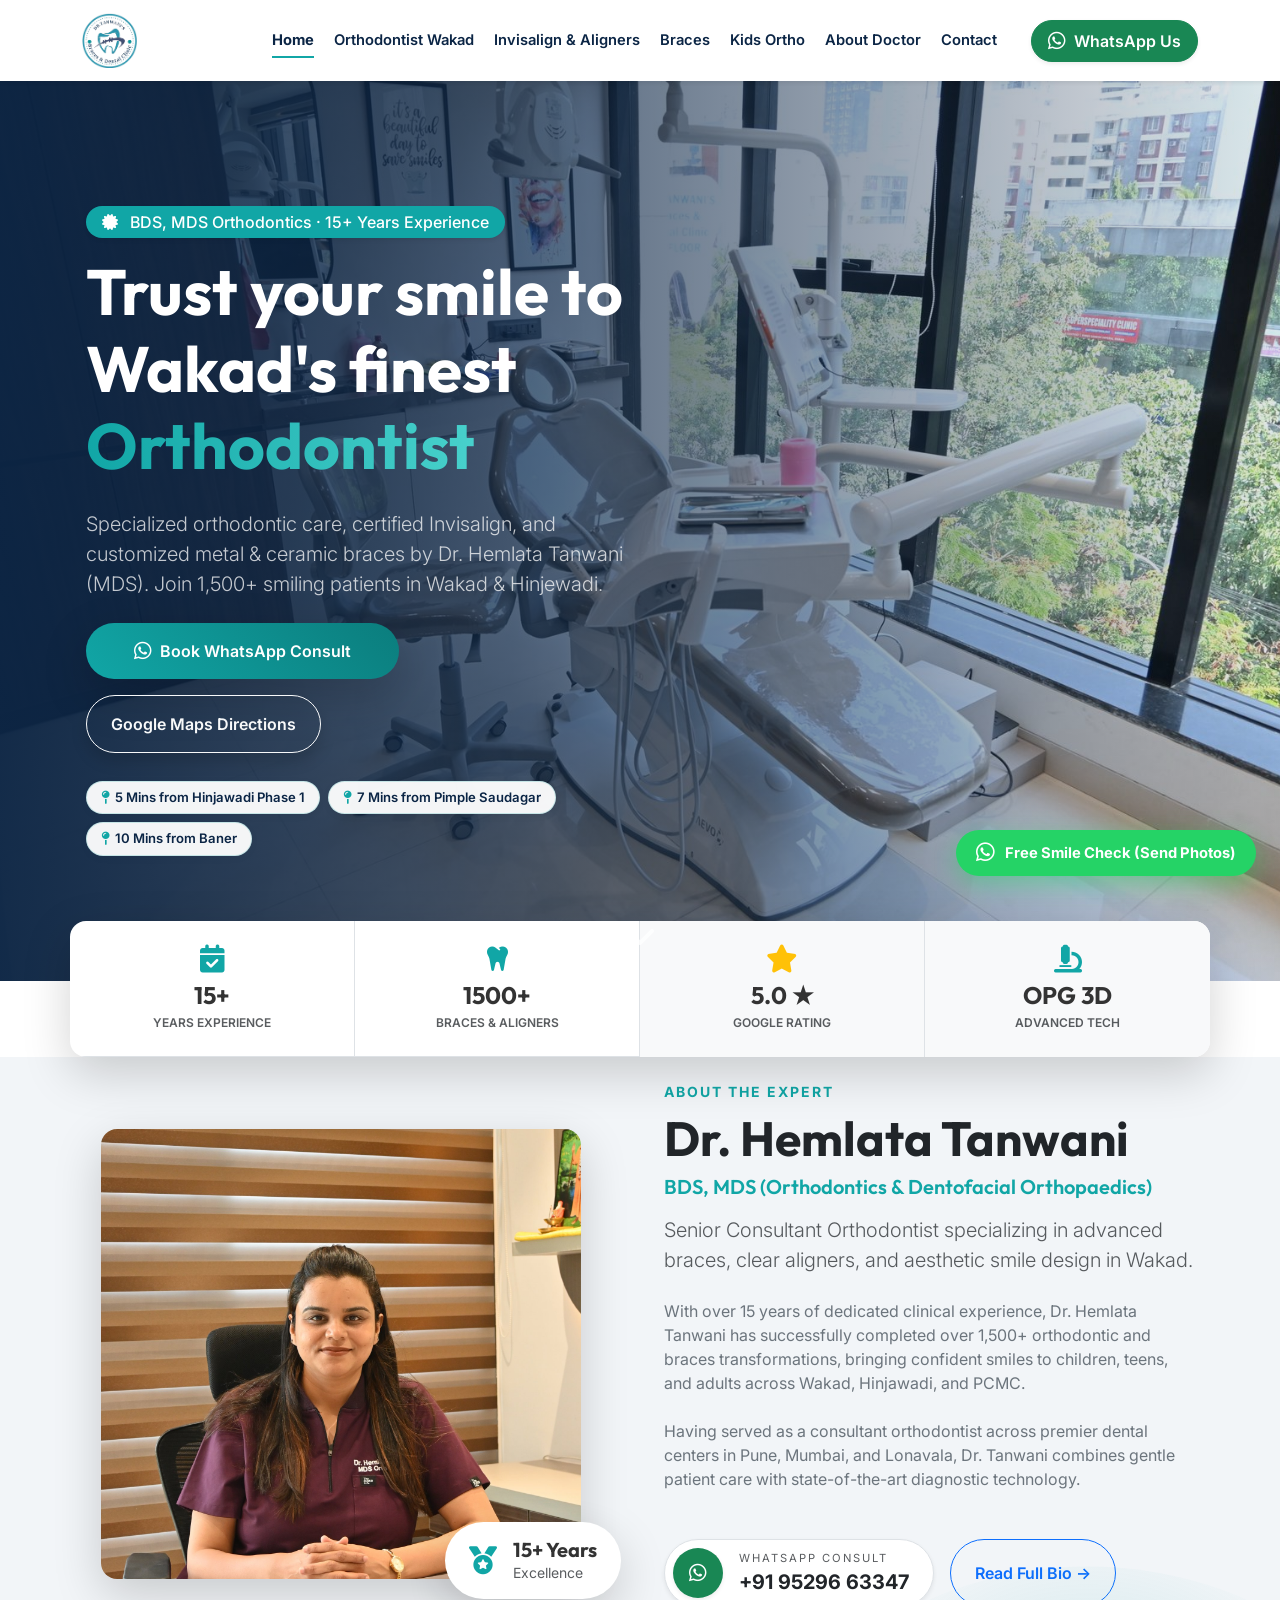
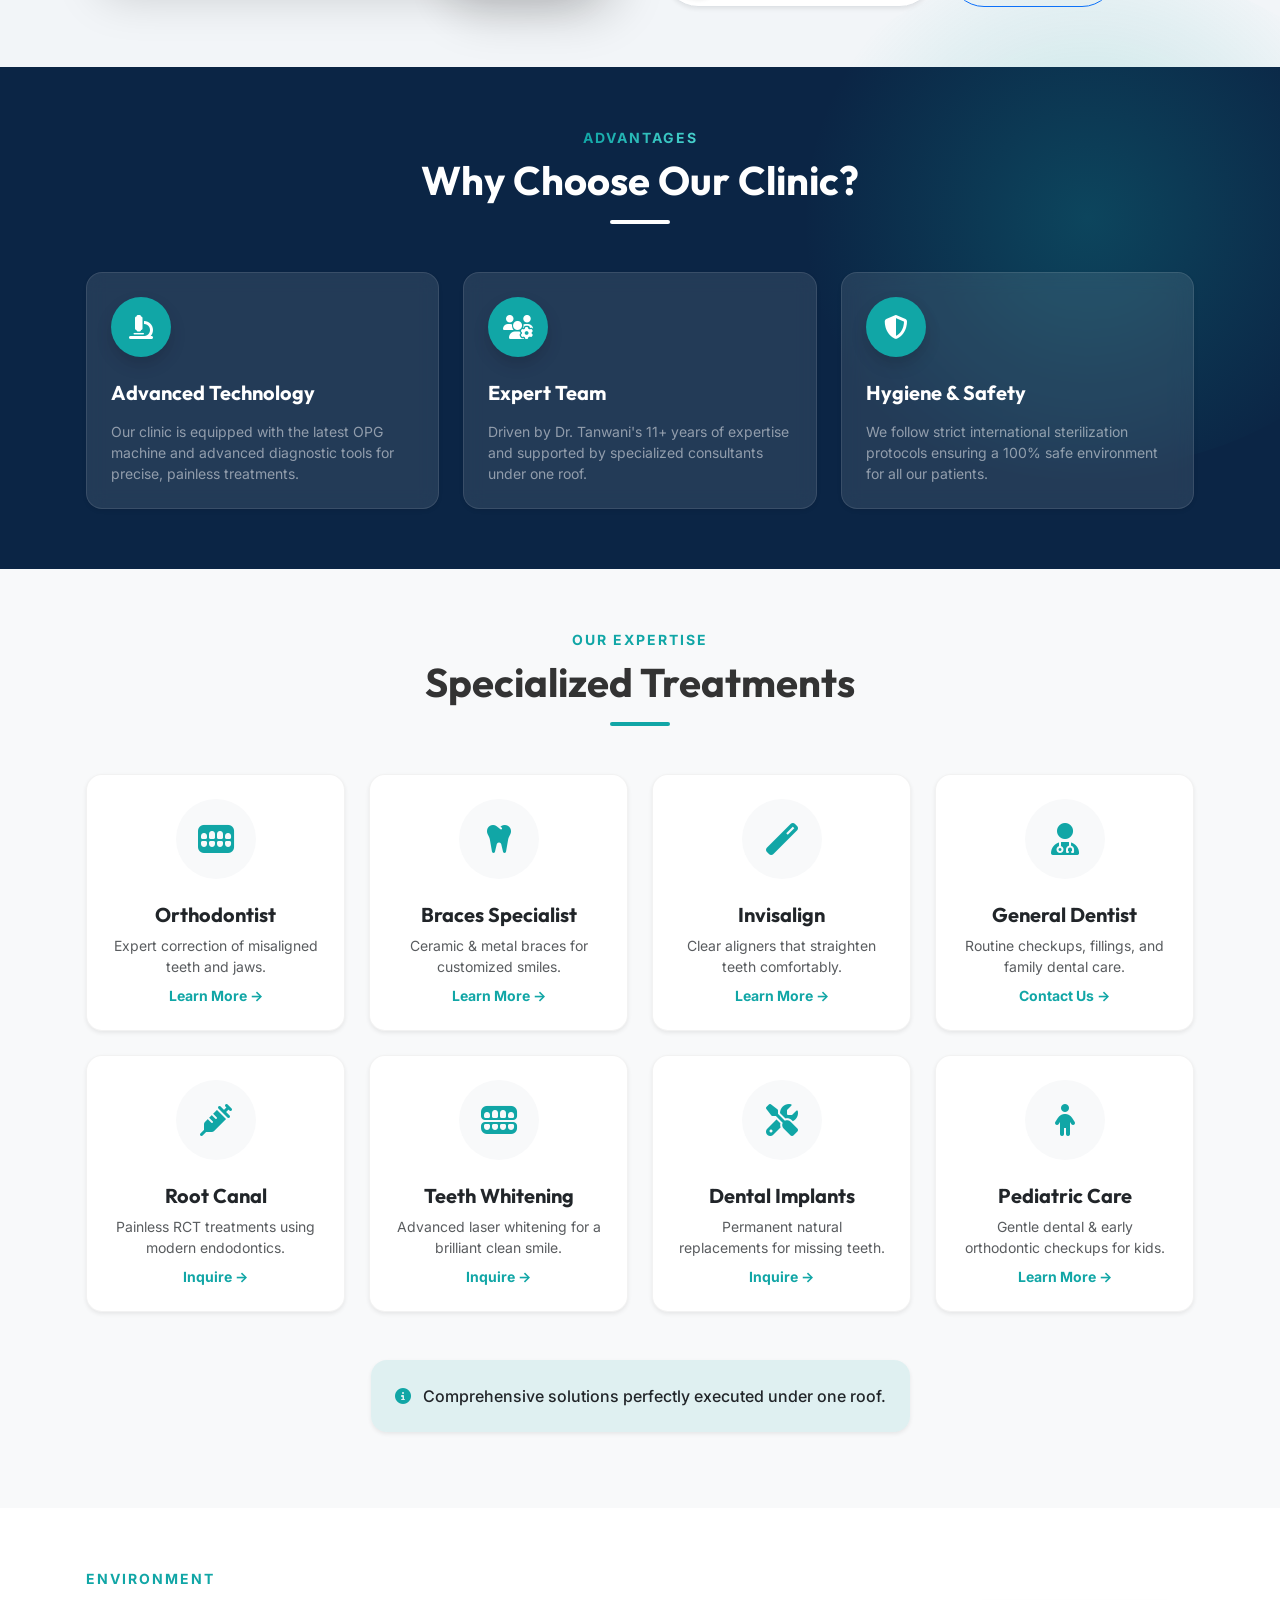
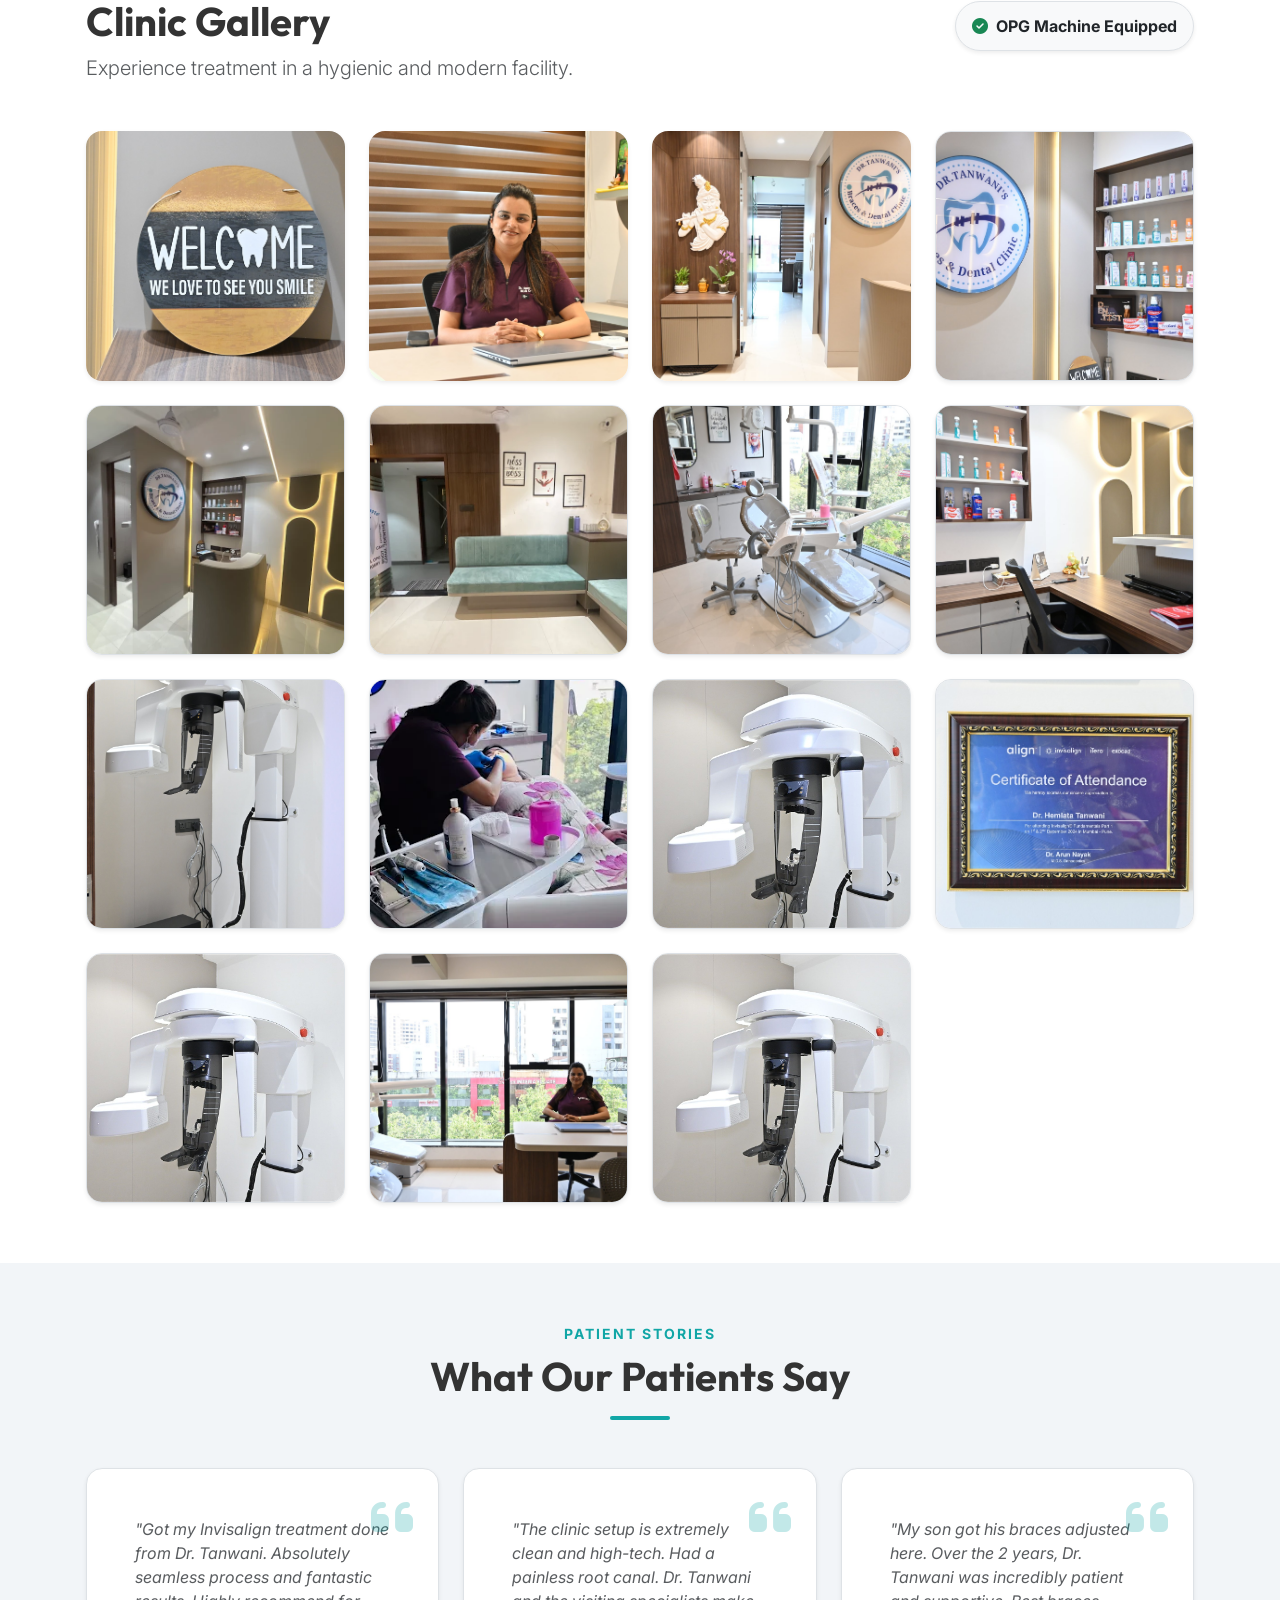
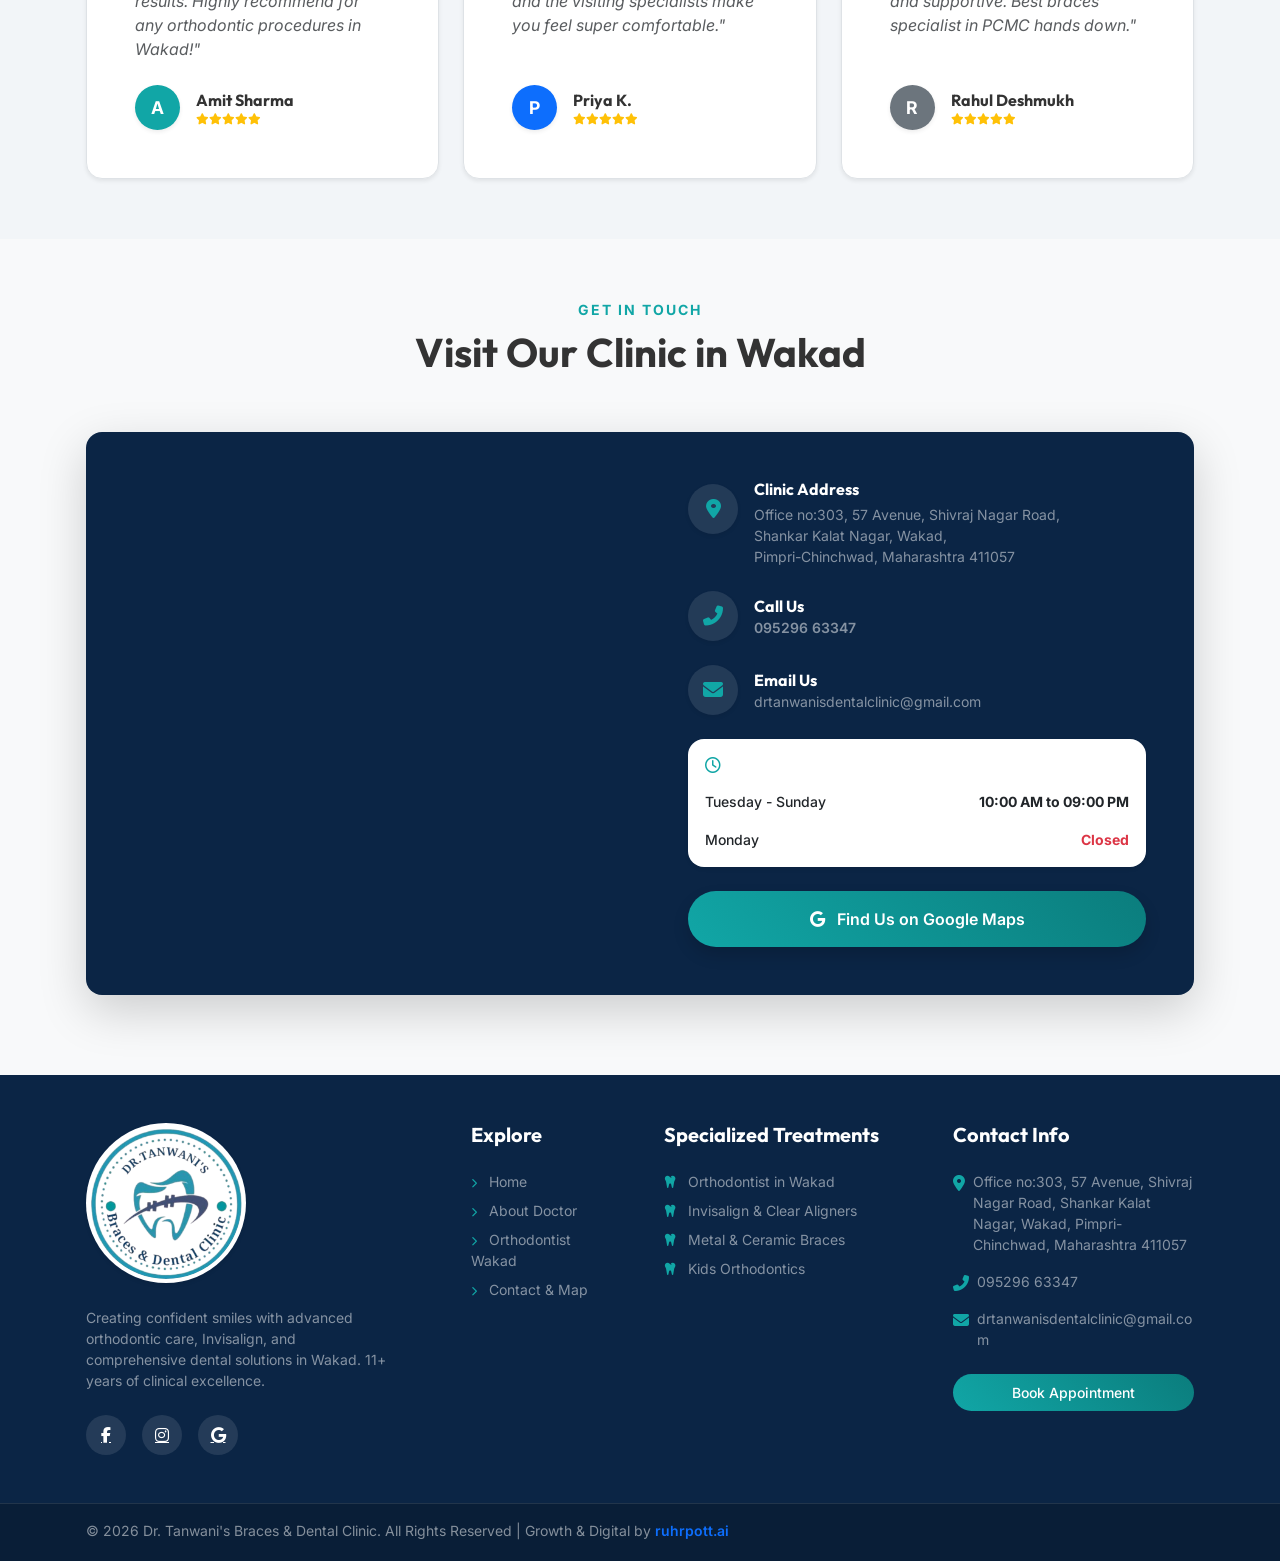
==== index.html @ 4b277558 "feat(phase-2): add floating WhatsApp lead generator widget and catchment proximity badges" ====
<html lang="en">

<head>
    <meta charset="UTF-8">
    <meta name="viewport" content="width=device-width, initial-scale=1.0">
    <title>Dr. Tanwani's Braces & Dental Clinic | Best Orthodontist in Wakad</title>
    <meta name="description"
        content="Trusted destination for advanced dental care. Specializing in orthodontic care, clear braces, and Invisalign. Comprehensive dental solutions under one roof in Wakad.">
    <meta name="keywords" content="Orthodontist, Braces specialist, Invisalign provider, Dentist, Wakad, Dental Clinic">
    <link rel="canonical" href="https://drtanwanidentalwakad.com/">

    <!-- Schema.org JSON-LD for Local Clinic SEO -->
    <script type="application/ld+json">
    {
      "@context": "https://schema.org",
      "@type": "Dentist",
      "name": "Dr. Tanwani's Braces & Dental Clinic",
      "image": "https://drtanwanidentalwakad.com/images/aboutdrimage.JPG",
      "url": "https://drtanwanidentalwakad.com/",
      "telephone": "+919529663347",
      "priceRange": "₹₹",
      "address": {
        "@type": "PostalAddress",
        "streetAddress": "Office no:303, 57 Avenue, Shivraj Nagar Road, Shankar Kalat Nagar, Wakad",
        "addressLocality": "Pune",
        "addressRegion": "Maharashtra",
        "postalCode": "411057",
        "addressCountry": "IN"
      },
      "geo": {
        "@type": "GeoCoordinates",
        "latitude": "18.5987",
        "longitude": "73.7667"
      },
      "openingHoursSpecification": {
        "@type": "OpeningHoursSpecification",
        "dayOfWeek": ["Tuesday", "Wednesday", "Thursday", "Friday", "Saturday", "Sunday"],
        "opens": "10:00",
        "closes": "21:00"
      },
      "medicalSpecialty": "Orthodontics",
      "aggregateRating": {
        "@type": "AggregateRating",
        "ratingValue": "5.0",
        "reviewCount": "50"
      }
    }
    </script>

    <!-- Google Fonts -->
    <link
        href="https://fonts.googleapis.com/css2?family=Outfit:wght@300;400;500;600;700;800&family=Inter:wght@400;500;600&display=swap"
        rel="stylesheet">

    <!-- Bootstrap CSS -->
    <link href="https://cdn.jsdelivr.net/npm/bootstrap@5.3.2/dist/css/bootstrap.min.css" rel="stylesheet">

    <!-- FontAwesome for Icons -->
    <link rel="stylesheet" href="https://cdnjs.cloudflare.com/ajax/libs/font-awesome/6.4.2/css/all.min.css">

    <!-- AOS Animation CSS -->
    <link href="https://unpkg.com/aos@2.3.1/dist/aos.css" rel="stylesheet">

    <link rel="shortcut icon" href="images/logo.png" type="image/x-icon">

    <!-- Custom Styles -->
    <link rel="stylesheet" href="css/style.css">
    <!-- Google tag (gtag.js) -->
<script async src="https://www.googletagmanager.com/gtag/js?id=AW-18188409181">
</script>
<script>
  window.dataLayer = window.dataLayer || [];
  function gtag(){dataLayer.push(arguments);}
  gtag('js', new Date());

  gtag('config', 'AW-18188409181');
</script>
</head>

<body>

    <!-- Navbar -->
    <nav class="navbar navbar-expand-lg sticky-top bg-white shadow-sm py-2" id="mainNavbar">
        <div class="container align-items-center">
            <a class="navbar-brand d-flex align-items-center" href="index.html">
                <img src="images/logo.png" alt="Dr. Tanwani's Dental Clinic Logo" class="nav-logo"
                    style="height: 65px; width: auto; object-fit: contain;">
            </a>

            <button class="navbar-toggler border-0 focus-ring focus-ring-light" type="button" data-bs-toggle="collapse"
                data-bs-target="#navContent" aria-controls="navContent" aria-expanded="false"
                aria-label="Toggle navigation">
                <span class="navbar-toggler-icon"></span>
            </button>

            <div class="collapse navbar-collapse mt-3 mt-lg-0" id="navContent">
                <ul class="navbar-nav ms-auto me-lg-4 mb-3 mb-lg-0 text-center text-lg-start">
                    <li class="nav-item"><a class="nav-link active fw-bold text-primary" href="index.html">Home</a></li>
                    <li class="nav-item"><a class="nav-link fw-semibold" href="orthodontist-wakad.html">Orthodontist Wakad</a></li>
                    <li class="nav-item"><a class="nav-link fw-semibold" href="invisalign-wakad.html">Invisalign & Aligners</a></li>
                    <li class="nav-item"><a class="nav-link fw-semibold" href="braces-wakad.html">Braces</a></li>
                    <li class="nav-item"><a class="nav-link fw-semibold" href="kids-braces-wakad.html">Kids Ortho</a></li>
                    <li class="nav-item"><a class="nav-link fw-semibold" href="about-dr-hemlata-tanwani.html">About Doctor</a></li>
                    <li class="nav-item"><a class="nav-link fw-semibold" href="contact.html">Contact</a></li>
                </ul>

                <div class="d-flex flex-column flex-lg-row align-items-center gap-3">
                    <a href="https://wa.me/919529663347?text=Hi%20Dr.%20Tanwani,%20I'd%20like%20to%20book%20a%20consultation%20at%20your%20Wakad%20clinic."
                        target="_blank" class="btn btn-success px-3 py-2 fw-semibold rounded-pill shadow-sm d-inline-flex align-items-center justify-content-center gap-2 w-100 w-lg-auto">
                        <i class="fab fa-whatsapp fs-5"></i> WhatsApp Us</a>
                </div>
            </div>
        </div>
    </nav>

    <!-- Hero Section -->
    <section id="home" class="hero-section">
        <div class="hero-bg" style="background-image: url('images/herooo.JPG');"></div>
        <div class="hero-overlay"></div>
        <div class="container h-100 position-relative z-1 text-center text-lg-start px-4 px-lg-3">
            <div class="row h-100 align-items-center">
                <div class="col-lg-7 col-xl-6 text-white pt-5 pt-lg-0" data-aos="fade-up" data-aos-duration="1000">
                    <span class="badge bg-primary-accent mb-3 p-2 px-3 fw-medium rounded-pill fs-6 shadow-sm"><i
                            class="fas fa-certificate me-2"></i> BDS, MDS Orthodontics · 15+ Years Experience</span>
                    <h1 class="display-3 fw-bold mb-4 hero-headline">Trust your smile to Wakad's finest <span
                            class="text-gradient">Orthodontist</span></h1>
                    <p class="lead mb-4 fw-light text-light-opacity opacity-75 d-none d-md-block">Specialized orthodontic care,
                        certified Invisalign, and customized metal & ceramic braces by Dr. Hemlata Tanwani (MDS). Join 1,500+ smiling patients in Wakad & Hinjewadi.</p>
                    <div
                        class="d-flex flex-column flex-sm-row flex-wrap gap-3 justify-content-center justify-content-lg-start">
                        <a href="https://wa.me/919529663347?text=Hi%20Dr.%20Tanwani,%20I'd%20like%20to%20book%20a%20consultation%20at%20your%20Wakad%20clinic." target="_blank"
                            class="btn btn-primary-gradient px-4 px-md-5 py-3 rounded-pill fw-semibold shadow-lg d-inline-flex justify-content-center align-items-center"><i
                                class="fab fa-whatsapp me-2 ms-0 fs-5"></i> Book WhatsApp Consult</a>
                        <a href="https://maps.app.goo.gl/2frTHBuAaudAgPLC9" target="_blank"
                            class="btn btn-outline-light px-4 px-md-4 py-3 rounded-pill fw-semibold shadow hover-white">Google
                            Maps Directions</a>
                    </div>
                    <!-- Catchment Proximity Badges -->
                    <div class="mt-4 pt-1 d-flex flex-wrap gap-2 justify-content-center justify-content-lg-start">
                        <span class="catchment-badge"><i class="fas fa-map-pin"></i> 5 Mins from Hinjawadi Phase 1</span>
                        <span class="catchment-badge"><i class="fas fa-map-pin"></i> 7 Mins from Pimple Saudagar</span>
                        <span class="catchment-badge"><i class="fas fa-map-pin"></i> 10 Mins from Baner</span>
                    </div>
                </div>
            </div>
        </div>
        <div class="scroll-indicator d-none d-md-block">
            <a href="#about"><i class="fas fa-chevron-down text-white fa-2x animate-bounce opacity-75"></i></a>
        </div>
    </section>

    <!-- Stats Section -->
    <div class="stats-section position-relative z-1 container px-4 px-lg-0">
        <div class="row g-0 rounded-4 shadow-lg bg-white overflow-hidden" data-aos="fade-up" data-aos-offset="0">
            <div class="col-6 col-md-3 text-center stat-box border-end border-bottom border-md-bottom-0">
                <div class="p-3 p-md-4">
                    <i class="fas fa-calendar-check text-primary-accent mb-2 fs-3"></i>
                    <h3 class="fw-bold mb-1 fs-4"><span class="counter">15</span>+</h3>
                    <p class="text-muted mb-0 small text-uppercase fw-semibold" style="font-size:0.75rem;">Years Experience</p>
                </div>
            </div>
            <div class="col-6 col-md-3 text-center stat-box border-end border-bottom border-md-bottom-0">
                <div class="p-3 p-md-4">
                    <i class="fas fa-tooth text-primary-accent mb-2 fs-3"></i>
                    <h3 class="fw-bold mb-1 fs-4"><span class="counter">1500</span>+</h3>
                    <p class="text-muted mb-0 small text-uppercase fw-semibold" style="font-size:0.75rem;">Braces & Aligners</p>
                </div>
            </div>
            <div class="col-6 col-md-3 text-center stat-box border-end bg-light bg-md-white">
                <div class="p-3 p-md-4">
                    <i class="fas fa-star text-warning mb-2 fs-3"></i>
                    <h3 class="fw-bold mb-1 fs-4">5.0 ★</h3>
                    <p class="text-muted mb-0 small text-uppercase fw-semibold" style="font-size:0.75rem;">Google Rating</p>
                </div>
            </div>
            <div class="col-6 col-md-3 text-center stat-box bg-light bg-md-white">
                <div class="p-3 p-md-4">
                    <i class="fas fa-microscope text-primary-accent mb-2 fs-3"></i>
                    <h3 class="fw-bold mb-1 fs-4">OPG 3D</h3>
                    <p class="text-muted mb-0 small text-uppercase fw-semibold" style="font-size:0.75rem;">Advanced Tech</p>
                </div>
            </div>
        </div>
    </div>

    <!-- About Section -->
    <section id="about" class="section-padding bg-light-gray pt-4">
        <div class="container px-4 px-lg-3">
            <div class="row align-items-center g-5">
                <div class="col-lg-6" data-aos="fade-right">
                    <div class="about-image-wrapper position-relative mx-auto" style="max-width: 500px;">
                        <img src="images/aboutdrimage.JPG" alt="Dr Hemlata Tanwani MDS Orthodontist Wakad"
                            class="img-fluid rounded-4 shadow-lg w-100 object-fit-cover portrait-img"
                            style="height: 450px;">
                        <div
                            class="experience-card position-absolute bg-white p-3 px-4 rounded-pill shadow-lg d-flex align-items-center gap-3">
                            <div class="text-primary-accent fs-3"><i class="fas fa-medal"></i></div>
                            <div>
                                <h5 class="mb-0 fw-bold">15+ Years</h5>
                                <span class="text-muted small">Excellence</span>
                            </div>
                        </div>
                    </div>
                </div>
                <div class="col-lg-6 text-center text-lg-start" data-aos="fade-left">
                    <div class="section-title mb-4">
                        <span class="text-primary-accent fw-bold text-uppercase tracking-wide small">About The
                            Expert</span>
                        <h2 class="display-5 fw-bold mt-2 text-dark">Dr. Hemlata Tanwani</h2>
                        <h5 class="text-primary-accent fw-semibold mb-3">BDS, MDS (Orthodontics & Dentofacial Orthopaedics)</h5>
                        <p class="lead text-muted mt-2 d-none d-md-block">Senior Consultant Orthodontist specializing in advanced braces, clear aligners, and aesthetic smile design in Wakad.</p>
                    </div>
                    <p class="mb-4 text-secondary">With over 15 years of dedicated clinical experience, Dr. Hemlata Tanwani has successfully completed over 1,500+ orthodontic and braces transformations, bringing confident smiles to children, teens, and adults across Wakad, Hinjawadi, and PCMC.</p>
                    <p class="mb-5 text-secondary d-none d-md-block">Having served as a consultant orthodontist across premier dental centers in Pune, Mumbai, and Lonavala, Dr. Tanwani combines gentle patient care with state-of-the-art diagnostic technology.</p>

                    <div class="d-flex flex-wrap gap-3 justify-content-center justify-content-lg-start">
                        <a href="https://wa.me/919529663347?text=Hi%20Dr.%20Tanwani,%20I'd%20like%20to%20book%20a%20consultation." target="_blank"
                            class="d-inline-flex align-items-center text-decoration-none signature-phone bg-white p-2 pe-4 rounded-pill shadow-sm border">
                            <div class="bg-success fw-bold rounded-circle p-3 me-3 text-white shadow-sm glow-icon d-flex align-items-center justify-content-center"
                                style="width: 50px; height: 50px;"><i class="fab fa-whatsapp fs-5"></i></div>
                            <div class="text-start">
                                <span class="d-block text-muted small text-uppercase tracking-wide"
                                    style="font-size:0.7rem;">WhatsApp Consult</span>
                                <span class="d-block fs-5 fw-bold text-dark">+91 95296 63347</span>
                            </div>
                        </a>
                        <a href="about-dr-hemlata-tanwani.html" class="btn btn-outline-primary px-4 py-2 rounded-pill fw-semibold d-inline-flex align-items-center">
                            Read Full Bio →
                        </a>
                    </div>
                </div>
            </div>
        </div>
    </section>
            </div>
        </div>
    </section>

    <!-- Why Us Section -->
    <section id="why-us" class="section-padding position-relative" style="background-color: var(--primary-color);">
        <!-- Abstract gradient blob -->
        <div class="position-absolute top-0 end-0 opacity-25 w-50 h-100 d-none d-md-block"
            style="background: radial-gradient(circle, var(--primary-accent) 0%, transparent 70%); border-radius: 50%; transform: translate(20%, -20%); pointer-events: none;">
        </div>

        <div class="container position-relative z-1 text-white px-4 px-lg-3">
            <div class="row mb-5 text-center" data-aos="fade-up">
                <div class="col-12">
                    <span class="text-gradient fw-bold text-uppercase tracking-wide small">Advantages</span>
                    <h2 class="display-6 display-md-5 fw-bold mt-2 text-white">Why Choose Our Clinic?</h2>
                    <div class="heading-line mx-auto mt-3 bg-white"></div>
                </div>
            </div>

            <div class="row g-4">
                <div class="col-lg-4 col-md-6" data-aos="fade-up" data-aos-delay="100">
                    <div
                        class="why-card p-4 rounded-4 bg-white bg-opacity-10 border border-white border-opacity-10 h-100 backdrop-blur shadow-sm text-center text-md-start">
                        <div class="bg-primary-accent rounded-circle d-inline-flex p-3 mb-4 shadow mx-auto mx-md-0"
                            style="width:60px; height:60px; justify-content:center; align-items:center;">
                            <i class="fas fa-microscope text-white fs-4"></i>
                        </div>
                        <h4 class="fw-bold mb-3 fs-5">Advanced Technology</h4>
                        <p class="text-white-50 mb-0 small">Our clinic is equipped with the latest OPG machine and
                            advanced diagnostic tools for precise, painless treatments.</p>
                    </div>
                </div>

                <div class="col-lg-4 col-md-6" data-aos="fade-up" data-aos-delay="200">
                    <div
                        class="why-card p-4 rounded-4 bg-white bg-opacity-10 border border-white border-opacity-10 h-100 backdrop-blur shadow-sm text-center text-md-start">
                        <div class="bg-primary-accent rounded-circle d-inline-flex p-3 mb-4 shadow mx-auto mx-md-0"
                            style="width:60px; height:60px; justify-content:center; align-items:center;">
                            <i class="fas fa-users-cog text-white fs-4"></i>
                        </div>
                        <h4 class="fw-bold mb-3 fs-5">Expert Team</h4>
                        <p class="text-white-50 mb-0 small">Driven by Dr. Tanwani's 11+ years of expertise and supported
                            by specialized consultants under one roof.</p>
                    </div>
                </div>

                <div class="col-lg-4 col-md-6 mx-auto" data-aos="fade-up" data-aos-delay="300">
                    <div
                        class="why-card p-4 rounded-4 bg-white bg-opacity-10 border border-white border-opacity-10 h-100 backdrop-blur shadow-sm text-center text-md-start">
                        <div class="bg-primary-accent rounded-circle d-inline-flex p-3 mb-4 shadow mx-auto mx-md-0"
                            style="width:60px; height:60px; justify-content:center; align-items:center;">
                            <i class="fas fa-shield-alt text-white fs-4"></i>
                        </div>
                        <h4 class="fw-bold mb-3 fs-5">Hygiene & Safety</h4>
                        <p class="text-white-50 mb-0 small">We follow strict international sterilization protocols
                            ensuring a 100% safe environment for all our patients.</p>
                    </div>
                </div>
            </div>
        </div>
    </section>

    <!-- Services Section -->
    <section id="services" class="section-padding bg-body-tertiary">
        <div class="container px-4 px-lg-3">
            <div class="text-center mb-5" data-aos="fade-up">
                <span class="text-primary-accent fw-bold text-uppercase tracking-wide small">Our Expertise</span>
                <h2 class="display-6 display-md-5 fw-bold mt-2">Specialized Treatments</h2>
                <div class="heading-line mx-auto mt-3 align-items-center"></div>
            </div>

            <div class="row g-4 justify-content-center">
                <!-- Services Cards -->
                <div class="col-lg-3 col-sm-6" data-aos="fade-up" data-aos-delay="0">
                    <a href="orthodontist-wakad.html" class="text-decoration-none">
                        <div class="service-card text-center p-4 rounded-4 shadow-sm h-100 bg-white d-flex flex-column hover-lift">
                            <div class="service-icon mb-4 mx-auto bg-light rounded-circle d-flex align-items-center justify-content-center">
                                <i class="fas fa-teeth text-primary-accent fs-2"></i>
                            </div>
                            <h4 class="fw-bold mb-2 fs-5 text-dark">Orthodontist</h4>
                            <p class="text-muted mb-0 small mt-auto">Expert correction of misaligned teeth and jaws.</p>
                            <span class="text-primary-accent fw-bold small mt-2">Learn More →</span>
                        </div>
                    </a>
                </div>
                <div class="col-lg-3 col-sm-6" data-aos="fade-up" data-aos-delay="100">
                    <a href="braces-wakad.html" class="text-decoration-none">
                        <div class="service-card text-center p-4 rounded-4 shadow-sm h-100 bg-white d-flex flex-column hover-lift">
                            <div class="service-icon mb-4 mx-auto bg-light rounded-circle d-flex align-items-center justify-content-center">
                                <i class="fas fa-tooth text-primary-accent fs-2"></i>
                            </div>
                            <h4 class="fw-bold mb-2 fs-5 text-dark">Braces Specialist</h4>
                            <p class="text-muted mb-0 small mt-auto">Ceramic & metal braces for customized smiles.</p>
                            <span class="text-primary-accent fw-bold small mt-2">Learn More →</span>
                        </div>
                    </a>
                </div>
                <div class="col-lg-3 col-sm-6" data-aos="fade-up" data-aos-delay="200">
                    <a href="invisalign-wakad.html" class="text-decoration-none">
                        <div class="service-card text-center p-4 rounded-4 shadow-sm h-100 bg-white d-flex flex-column hover-lift">
                            <div class="service-icon mb-4 mx-auto bg-light rounded-circle d-flex align-items-center justify-content-center">
                                <i class="fas fa-magic text-primary-accent fs-2"></i>
                            </div>
                            <h4 class="fw-bold mb-2 fs-5 text-dark">Invisalign</h4>
                            <p class="text-muted mb-0 small mt-auto">Clear aligners that straighten teeth comfortably.</p>
                            <span class="text-primary-accent fw-bold small mt-2">Learn More →</span>
                        </div>
                    </a>
                </div>
                <div class="col-lg-3 col-sm-6" data-aos="fade-up" data-aos-delay="300">
                    <a href="contact.html" class="text-decoration-none">
                        <div class="service-card text-center p-4 rounded-4 shadow-sm h-100 bg-white d-flex flex-column hover-lift">
                            <div class="service-icon mb-4 mx-auto bg-light rounded-circle d-flex align-items-center justify-content-center">
                                <i class="fas fa-user-md text-primary-accent fs-2"></i>
                            </div>
                            <h4 class="fw-bold mb-2 fs-5 text-dark">General Dentist</h4>
                            <p class="text-muted mb-0 small mt-auto">Routine checkups, fillings, and family dental care.</p>
                            <span class="text-primary-accent fw-bold small mt-2">Contact Us →</span>
                        </div>
                    </a>
                </div>

                <!-- Row 2 -->
                <div class="col-lg-3 col-sm-6" data-aos="fade-up" data-aos-delay="0">
                    <a href="contact.html" class="text-decoration-none">
                        <div class="service-card text-center p-4 rounded-4 shadow-sm h-100 bg-white d-flex flex-column hover-lift">
                            <div class="service-icon mb-4 mx-auto bg-light rounded-circle d-flex align-items-center justify-content-center">
                                <i class="fas fa-syringe text-primary-accent fs-2"></i>
                            </div>
                            <h4 class="fw-bold mb-2 fs-5 text-dark">Root Canal</h4>
                            <p class="text-muted mb-0 small mt-auto">Painless RCT treatments using modern endodontics.</p>
                            <span class="text-primary-accent fw-bold small mt-2">Inquire →</span>
                        </div>
                    </a>
                </div>
                <div class="col-lg-3 col-sm-6" data-aos="fade-up" data-aos-delay="100">
                    <a href="contact.html" class="text-decoration-none">
                        <div class="service-card text-center p-4 rounded-4 shadow-sm h-100 bg-white d-flex flex-column hover-lift">
                            <div class="service-icon mb-4 mx-auto bg-light rounded-circle d-flex align-items-center justify-content-center">
                                <i class="fas fa-teeth-open text-primary-accent fs-2"></i>
                            </div>
                            <h4 class="fw-bold mb-2 fs-5 text-dark">Teeth Whitening</h4>
                            <p class="text-muted mb-0 small mt-auto">Advanced laser whitening for a brilliant clean smile.</p>
                            <span class="text-primary-accent fw-bold small mt-2">Inquire →</span>
                        </div>
                    </a>
                </div>
                <div class="col-lg-3 col-sm-6" data-aos="fade-up" data-aos-delay="200">
                    <a href="contact.html" class="text-decoration-none">
                        <div class="service-card text-center p-4 rounded-4 shadow-sm h-100 bg-white d-flex flex-column hover-lift">
                            <div class="service-icon mb-4 mx-auto bg-light rounded-circle d-flex align-items-center justify-content-center">
                                <i class="fas fa-tools text-primary-accent fs-2"></i>
                            </div>
                            <h4 class="fw-bold mb-2 fs-5 text-dark">Dental Implants</h4>
                            <p class="text-muted mb-0 small mt-auto">Permanent natural replacements for missing teeth.</p>
                            <span class="text-primary-accent fw-bold small mt-2">Inquire →</span>
                        </div>
                    </a>
                </div>
                <div class="col-lg-3 col-sm-6" data-aos="fade-up" data-aos-delay="300">
                    <a href="kids-braces-wakad.html" class="text-decoration-none">
                        <div class="service-card text-center p-4 rounded-4 shadow-sm h-100 bg-white d-flex flex-column hover-lift">
                            <div class="service-icon mb-4 mx-auto bg-light rounded-circle d-flex align-items-center justify-content-center">
                                <i class="fas fa-child text-primary-accent fs-2"></i>
                            </div>
                            <h4 class="fw-bold mb-2 fs-5 text-dark">Pediatric Care</h4>
                            <p class="text-muted mb-0 small mt-auto">Gentle dental & early orthodontic checkups for kids.</p>
                            <span class="text-primary-accent fw-bold small mt-2">Learn More →</span>
                        </div>
                    </a>
                </div>
            </div>

            <div class="row mt-5" data-aos="fade-in">
                <div class="col-12 text-center">
                    <div class="alert alert-soft-primary border-0 rounded-4 p-3 p-md-4 shadow-sm d-inline-block">
                        <i class="fas fa-info-circle text-primary-accent me-2"></i>
                        <span class="fs-6 fw-medium text-dark">Comprehensive solutions perfectly executed under one
                            roof.</span>
                    </div>
                </div>
            </div>
        </div>
    </section>

    <!-- Clinic Setup / Gallery Section -->
    <section id="clinic" class="section-padding bg-white">
        <div class="container px-4 px-lg-3">
            <div class="row align-items-center mb-5 text-center text-md-start">
                <div class="col-md-7" data-aos="fade-right">
                    <span class="text-primary-accent fw-bold text-uppercase tracking-wide small">Environment</span>
                    <h2 class="display-6 display-md-5 fw-bold mt-2">Clinic Gallery</h2>
                    <p class="lead text-muted mt-2 mb-0 d-none d-md-block">Experience treatment in a hygienic and modern
                        facility.</p>
                </div>
                <div class="col-md-5 text-md-end mt-4 mt-md-0" data-aos="fade-left">
                    <span class="badge bg-light text-dark border p-3 rounded-pill shadow-sm fs-6"><i
                            class="fas fa-check-circle text-success me-2"></i>OPG Machine Equipped</span>
                </div>
            </div>


            <div class="row g-3 g-md-4">
                <!-- Image 1 -->
                <div class="col-lg-3 col-md-4 col-sm-6" data-aos="zoom-in" data-aos-delay="50">
                    <div class="gallery-item overflow-hidden rounded-4 shadow-sm position-relative w-100 d-flex align-items-center justify-content-center"
                        style="height: 250px;">
                        <img src="images/welcome.JPG" alt="Clinic Interior"
                            class="img-fluid w-100 h-100 object-fit-cover gallery-img">
         
                    </div>
                </div>
                <!-- Image 2 -->
                <div class="col-lg-3 col-md-4 col-sm-6" data-aos="zoom-in" data-aos-delay="100">
                    <div class="gallery-item overflow-hidden rounded-4 shadow-sm position-relative w-100"
                        style="height: 250px;">
                        <img src="images/image4.JPG" alt="Treatment Setup"
                            class="img-fluid w-100 h-100 object-fit-cover gallery-img" style="object-position: center;">
                       
                    </div>
                </div>
                <!-- Image 3 -->
                <div class="col-lg-3 col-md-4 col-sm-6" data-aos="zoom-in" data-aos-delay="150">
                    <div class="gallery-item overflow-hidden rounded-4 shadow-sm position-relative w-100"
                        style="height: 250px;">
                        <img src="images/image6.JPG" alt="Advanced Tech"
                            class="img-fluid w-100 h-100 object-fit-cover gallery-img" style="object-position: top;">
                     
                    </div>
                </div>

                <!-- Image 4 (Placeholder) -->
                <div class="col-lg-3 col-md-4 col-sm-6" data-aos="zoom-in" data-aos-delay="200">
                    <div class="gallery-item overflow-hidden rounded-4 shadow-sm position-relative w-100 bg-light d-flex align-items-center justify-content-center border"
                        style="height: 250px;">
                        <img src="images/image8.JPG" alt="Placeholder"
                            class="img-fluid w-100 h-100 object-fit-cover gallery-img ">
                       
                    </div>
                </div>

                <!-- Image 5 (Placeholder) -->
                <div class="col-lg-3 col-md-4 col-sm-6" data-aos="zoom-in" data-aos-delay="50">
                    <div class="gallery-item overflow-hidden rounded-4 shadow-sm position-relative w-100 bg-light d-flex align-items-center justify-content-center border"
                        style="height: 250px;">
                        <img src="images/gallery6.webp" alt="Placeholder"
                            class="img-fluid w-100 h-100 object-fit-cover gallery-img">
                       
                    </div>
                </div>

                <!-- Image 6 (Placeholder) -->
                <div class="col-lg-3 col-md-4 col-sm-6" data-aos="zoom-in" data-aos-delay="100">
                    <div class="gallery-item overflow-hidden rounded-4 shadow-sm position-relative w-100 bg-light d-flex align-items-center justify-content-center border"
                        style="height: 250px;">
                        <img src="images/gallery7.webp" alt="Placeholder"
                            class="img-fluid w-100 h-100 object-fit-cover gallery-img ">
                       
                    </div>
                </div>

                <!-- Image 7 (Placeholder) -->
                <div class="col-lg-3 col-md-4 col-sm-6" data-aos="zoom-in" data-aos-delay="150">
                    <div class="gallery-item overflow-hidden rounded-4 shadow-sm position-relative w-100 bg-light d-flex align-items-center justify-content-center border"
                        style="height: 250px;">
                        <img src="images/image2.JPG" alt="Placeholder"
                            class="img-fluid w-100 h-100 object-fit-cover gallery-img ">
                        
                    </div>
                </div>

                <!-- Image 8 (Placeholder) -->
                <div class="col-lg-3 col-md-4 col-sm-6" data-aos="zoom-in" data-aos-delay="200">
                    <div class="gallery-item overflow-hidden rounded-4 shadow-sm position-relative w-100 bg-light d-flex align-items-center justify-content-center border"
                        style="height: 250px;">
                        <img src="images/image7.JPG" alt="Placeholder"
                            class="img-fluid w-100 h-100 object-fit-cover gallery-img ">
                        
                    </div>
                </div>

                   <div class="col-lg-3 col-md-4 col-sm-6" data-aos="zoom-in" data-aos-delay="200">
                    <div class="gallery-item overflow-hidden rounded-4 shadow-sm position-relative w-100 bg-light d-flex align-items-center justify-content-center border"
                        style="height: 250px;">
                        <img src="images/image5.JPG" alt="Placeholder"
                            class="img-fluid w-100 h-100 object-fit-cover gallery-img ">
                        
                    </div>
                </div>

                   <div class="col-lg-3 col-md-4 col-sm-6" data-aos="zoom-in" data-aos-delay="200">
                    <div class="gallery-item overflow-hidden rounded-4 shadow-sm position-relative w-100 bg-light d-flex align-items-center justify-content-center border"
                        style="height: 250px;">
                        <img src="images/gallery8.webp" alt="Placeholder"
                            class="img-fluid w-100 h-100 object-fit-cover gallery-img ">
                        
                    </div>
                </div>

                
                   <div class="col-lg-3 col-md-4 col-sm-6" data-aos="zoom-in" data-aos-delay="200">
                    <div class="gallery-item overflow-hidden rounded-4 shadow-sm position-relative w-100 bg-light d-flex align-items-center justify-content-center border"
                        style="height: 250px;">
                        <img src="images/gallery1.JPG" alt="Placeholder"
                            class="img-fluid w-100 h-100 object-fit-cover gallery-img ">
                        
                    </div>
                </div>


                
                  


                   <div class="col-lg-3 col-md-4 col-sm-6" data-aos="zoom-in" data-aos-delay="200">
                    <div class="gallery-item overflow-hidden rounded-4 shadow-sm position-relative w-100 bg-light d-flex align-items-center justify-content-center border"
                        style="height: 250px;">
                        <img src="images/image3.JPG" alt="Placeholder"
                            class="img-fluid w-100 h-100 object-fit-cover gallery-img ">
                        
                    </div>
                </div>

                 <div class="col-lg-3 col-md-4 col-sm-6" data-aos="zoom-in" data-aos-delay="200">
                    <div class="gallery-item overflow-hidden rounded-4 shadow-sm position-relative w-100 bg-light d-flex align-items-center justify-content-center border"
                        style="height: 250px;">
                        <img src="images/gallery2.JPG" alt="Placeholder"
                            class="img-fluid w-100 h-100 object-fit-cover gallery-img ">
                        
                    </div>
                </div>


                   <div class="col-lg-3 col-md-4 col-sm-6" data-aos="zoom-in" data-aos-delay="200">
                    <div class="gallery-item overflow-hidden rounded-4 shadow-sm position-relative w-100 bg-light d-flex align-items-center justify-content-center border"
                        style="height: 250px;">
                        <img src="images/image1.JPG" alt="Placeholder"
                            class="img-fluid w-100 h-100 object-fit-cover gallery-img ">
                        
                    </div>
                </div>


                 <div class="col-lg-3 col-md-4 col-sm-6" data-aos="zoom-in" data-aos-delay="200">
                    <div class="gallery-item overflow-hidden rounded-4 shadow-sm position-relative w-100 bg-light d-flex align-items-center justify-content-center border"
                        style="height: 250px;">
                        <img src="images/gallery4.JPG" alt="Placeholder"
                            class="img-fluid w-100 h-100 object-fit-cover gallery-img ">
                        
                    </div>
                </div>


            </div>
        </div>
    </section>

    <!-- Testimonials Section -->
    <section id="testimonials" class="section-padding bg-light-gray">
        <div class="container px-4 px-lg-3">
            <div class="text-center mb-5" data-aos="fade-up">
                <span class="text-primary-accent fw-bold text-uppercase tracking-wide small">Patient Stories</span>
                <h2 class="display-6 display-md-5 fw-bold mt-2">What Our Patients Say</h2>
                <div class="heading-line mx-auto mt-3"></div>
            </div>

            <div class="row g-4 justify-content-center">
                <div class="col-lg-4 col-md-6" data-aos="fade-up" data-aos-delay="100">
                    <div
                        class="testimonial-card p-4 p-md-5 rounded-4 bg-white border h-100 d-flex flex-column position-relative shadow-sm">
                        <i class="fas fa-quote-left text-primary-accent opacity-25 position-absolute top-0 end-0 mt-4 me-4"
                            style="font-size: 3rem;"></i>
                        <p class="text-muted fst-italic mb-4 flex-grow-1">"Got my Invisalign treatment done from Dr.
                            Tanwani. Absolutely seamless process and fantastic results. Highly recommend for any
                            orthodontic procedures in Wakad!"</p>
                        <div class="d-flex align-items-center mt-auto">
                            <div class="bg-primary-accent text-white rounded-circle d-flex align-items-center justify-content-center flex-shrink-0 shadow-sm"
                                style="width: 45px; height: 45px; font-weight: bold; font-size: 1.1rem;">A</div>
                            <div class="ms-3">
                                <h6 class="fw-bold mb-0">Amit Sharma</h6>
                                <div class="text-warning small mt-1" style="font-size: 0.7rem;">
                                    <i class="fas fa-star"></i><i class="fas fa-star"></i><i class="fas fa-star"></i><i
                                        class="fas fa-star"></i><i class="fas fa-star"></i>
                                </div>
                            </div>
                        </div>
                    </div>
                </div>

                <div class="col-lg-4 col-md-6" data-aos="fade-up" data-aos-delay="200">
                    <div
                        class="testimonial-card p-4 p-md-5 rounded-4 bg-white border h-100 d-flex flex-column position-relative shadow-sm">
                        <i class="fas fa-quote-left text-primary-accent opacity-25 position-absolute top-0 end-0 mt-4 me-4"
                            style="font-size: 3rem;"></i>
                        <p class="text-muted fst-italic mb-4 flex-grow-1">"The clinic setup is extremely clean and
                            high-tech. Had a painless root canal. Dr. Tanwani and the visiting specialists make you feel
                            super comfortable."</p>
                        <div class="d-flex align-items-center mt-auto">
                            <div class="bg-primary text-white rounded-circle d-flex align-items-center justify-content-center flex-shrink-0 shadow-sm"
                                style="width: 45px; height: 45px; font-weight: bold; font-size: 1.1rem;">P</div>
                            <div class="ms-3">
                                <h6 class="fw-bold mb-0">Priya K.</h6>
                                <div class="text-warning small mt-1" style="font-size: 0.7rem;">
                                    <i class="fas fa-star"></i><i class="fas fa-star"></i><i class="fas fa-star"></i><i
                                        class="fas fa-star"></i><i class="fas fa-star"></i>
                                </div>
                            </div>
                        </div>
                    </div>
                </div>

                <div class="col-lg-4 col-md-6" data-aos="fade-up" data-aos-delay="300">
                    <div
                        class="testimonial-card p-4 p-md-5 rounded-4 bg-white border h-100 d-flex flex-column position-relative shadow-sm">
                        <i class="fas fa-quote-left text-primary-accent opacity-25 position-absolute top-0 end-0 mt-4 me-4"
                            style="font-size: 3rem;"></i>
                        <p class="text-muted fst-italic mb-4 flex-grow-1">"My son got his braces adjusted here. Over the
                            2 years, Dr. Tanwani was incredibly patient and supportive. Best braces specialist in PCMC
                            hands down."</p>
                        <div class="d-flex align-items-center mt-auto">
                            <div class="bg-secondary text-white rounded-circle d-flex align-items-center justify-content-center flex-shrink-0 shadow-sm"
                                style="width: 45px; height: 45px; font-weight: bold; font-size: 1.1rem;">R</div>
                            <div class="ms-3">
                                <h6 class="fw-bold mb-0">Rahul Deshmukh</h6>
                                <div class="text-warning small mt-1" style="font-size: 0.7rem;">
                                    <i class="fas fa-star"></i><i class="fas fa-star"></i><i class="fas fa-star"></i><i
                                        class="fas fa-star"></i><i class="fas fa-star"></i>
                                </div>
                            </div>
                        </div>
                    </div>
                </div>
            </div>
        </div>
    </section>

    <!-- Map & Contact Section (Boxed Layout) -->
    <section id="contact" class="section-padding bg-body-tertiary position-relative z-1" style="padding-bottom: 80px;">
        <div class="container px-4 px-lg-3">
            <div class="row text-center mb-5" data-aos="fade-up">
                <div class="col-12">
                    <span class="text-primary-accent fw-bold text-uppercase tracking-wide small">Get In Touch</span>
                    <h2 class="display-6 display-md-5 fw-bold mt-2">Visit Our Clinic in Wakad</h2>
                </div>
            </div>

            <!-- Proper Layout With Gaps -->
            <div class="row g-0 rounded-4 overflow-hidden shadow-lg" style="background-color: var(--primary-color);">
                <!-- Map Area -->
                <div class="col-lg-6 map-container p-0 position-relative" style="min-height: 400px;">
                    <iframe
                        src="https://www.google.com/maps/embed?pb=!1m18!1m12!1m3!1d3781.3902415052435!2d73.7612451!3d18.601509299999996!2m3!1f0!2f0!3f0!3m2!1i1024!2i768!4f13.1!3m3!1m2!1s0x3bc2b9cc6d8c5a79%3A0xca2bc14a43360290!2sDr.%20Tanwani%E2%80%99s%20Braces%20%26%20Dental%20Clinic!5e0!3m2!1sen!2sin!4v1776139098483!5m2!1sen!2sin"
                        class="w-100 h-100 border-0" allowfullscreen="" loading="lazy"
                        referrerpolicy="no-referrer-when-downgrade" style="position:absolute; top:0; left:0;"></iframe>
                </div>

                <!-- Contact Info Area -->
                <div class="col-lg-6 p-4 p-md-5 text-white">
                    <div data-aos="fade-left">
                        <div class="contact-info-list mb-4">
                            <div class="d-flex mb-4">
                                <div
                                    class="bg-white bg-opacity-10 rounded-circle icon-box flex-shrink-0 d-flex align-items-center justify-content-center me-3 mt-1 shadow-sm">
                                    <i class="fas fa-map-marker-alt fs-5 text-primary-accent"></i>
                                </div>
                                <div>
                                    <h5 class="fw-bold mb-1 fs-6">Clinic Address</h5>
                                    <address class="text-white-50 mb-0 small">Office no:303, 57 Avenue, Shivraj Nagar
                                        Road,<br>Shankar Kalat Nagar, Wakad,<br>Pimpri-Chinchwad, Maharashtra 411057
                                    </address>
                                </div>
                            </div>

                            <div class="d-flex mb-4 align-items-center">
                                <div
                                    class="bg-white bg-opacity-10 rounded-circle icon-box flex-shrink-0 d-flex align-items-center justify-content-center me-3 shadow-sm">
                                    <i class="fas fa-phone-alt fs-5 text-primary-accent"></i>
                                </div>
                                <div class="pt-1">
                                    <h5 class="fw-bold mb-0 fs-6">Call Us</h5>
                                    <a href="tel:09529663347"
                                        class="text-white-50 text-decoration-none fw-semibold hover-white small">095296
                                        63347</a>
                                </div>
                            </div>

                            <div class="d-flex mb-4 align-items-center">
                                <div
                                    class="bg-white bg-opacity-10 rounded-circle icon-box flex-shrink-0 d-flex align-items-center justify-content-center me-3 shadow-sm">
                                    <i class="fas fa-envelope fs-5 text-primary-accent"></i>
                                </div>
                                <div class="pt-1">
                                    <h5 class="fw-bold mb-0 fs-6">Email Us</h5>
                                    <a href="mailto:drtanwanisdentalclinic@gmail.com"
                                        class="text-white-50 text-decoration-none hover-white small text-break">drtanwanisdentalclinic@gmail.com</a>
                                </div>
                            </div>
                        </div>

                        <div
                            class="business-hours bg-white bg-opacity-5 p-3 rounded-4 border border-light border-opacity-10 shadow-sm mb-4">
                            <h6 class="fw-bold mb-3 d-flex align-items-center text-white"><i
                                    class="far fa-clock text-primary-accent me-2"></i> Clinic Hours</h6>
                            <ul class="list-unstyled mb-0 text-dark fw-medium small">
                                <li
                                    class="d-flex justify-content-between border-bottom border-light border-opacity-10 pb-2 mb-2">
                                    <span>Tuesday - Sunday</span>
                                    <span class="text-dark fw-bold"> 10:00 AM to 09:00 PM</span>
                                </li>
                                <li class="d-flex justify-content-between">
                                    <span>Monday</span>
                                    <span class="text-danger fw-bold">Closed</span>
                                </li>
                            </ul>
                        </div>

                        <a href="https://maps.app.goo.gl/aqL2yXRMa92TcF8r9" target="_blank"
                            class="btn btn-primary-gradient px-4 py-3 rounded-pill fw-semibold shadow w-100 text-center"><i
                                class="fab fa-google me-2"></i> Find Us on Google Maps</a>
                    </div>
                </div>
            </div>
        </div>
    </section>

    <!-- Professional Multi-column Footer with dynamic primary color background -->
    <footer class="footer text-white position-relative overflow-hidden pt-5"
        style="background-color: var(--primary-color);">
        <div class="container position-relative z-1 mb-5 px-4 px-lg-3">
            <div class="row g-5">
                <!-- Brand Col -->
                <div class="col-lg-4 col-md-6 text-center text-md-start">
                    <img src="images/logo.png" alt="Dr. Tanwani's Dental Clinic"
                        class="mb-4 bg-white p-1 rounded-circle shadow-sm"
                        style="height: 160px; width: 160px; object-fit: contain;">
                    <p class="text-white-50 pe-xl-4 mb-4 small">Creating confident smiles with advanced orthodontic
                        care, Invisalign, and comprehensive dental solutions in Wakad. 11+ years of clinical excellence.
                    </p>
                    <div class="d-flex gap-3 justify-content-center justify-content-md-start">
                        <a href="#"
                            class="social-link text-white bg-white bg-opacity-10 rounded-circle d-flex align-items-center justify-content-center"
                            style="width: 40px; height: 40px; transition: 0.3s;"><i class="fab fa-facebook-f"></i></a>
                        <a href="#"
                            class="social-link text-white bg-white bg-opacity-10 rounded-circle d-flex align-items-center justify-content-center"
                            style="width: 40px; height: 40px; transition: 0.3s;"><i class="fab fa-instagram"></i></a>
                        <a href="https://share.google/7Z1SI4lbCM3BzMPX4"
                            class="social-link text-white bg-white bg-opacity-10 rounded-circle d-flex align-items-center justify-content-center"
                            style="width: 40px; height: 40px; transition: 0.3s;"><i class="fab fa-google"></i></a>
                    </div>
                </div>

                <!-- Quick Links -->
                <div class="col-lg-2 col-md-6 text-center text-md-start">
                    <h5 class="fw-bold mb-4 text-white">Explore</h5>
                    <ul class="list-unstyled footer-links m-0 small">
                        <li class="mb-2"><a href="index.html" class="text-white-50 text-decoration-none hover-white d-inline-block"><i class="fas fa-chevron-right text-primary-accent me-2" style="font-size:0.6rem;"></i> Home</a></li>
                        <li class="mb-2"><a href="about-dr-hemlata-tanwani.html" class="text-white-50 text-decoration-none hover-white d-inline-block"><i class="fas fa-chevron-right text-primary-accent me-2" style="font-size:0.6rem;"></i> About Doctor</a></li>
                        <li class="mb-2"><a href="orthodontist-wakad.html" class="text-white-50 text-decoration-none hover-white d-inline-block"><i class="fas fa-chevron-right text-primary-accent me-2" style="font-size:0.6rem;"></i> Orthodontist Wakad</a></li>
                        <li class="mb-2"><a href="contact.html" class="text-white-50 text-decoration-none hover-white d-inline-block"><i class="fas fa-chevron-right text-primary-accent me-2" style="font-size:0.6rem;"></i> Contact & Map</a></li>
                    </ul>
                </div>

                <!-- Services -->
                <div class="col-lg-3 col-md-6 text-center text-md-start">
                    <h5 class="fw-bold mb-4 text-white">Specialized Treatments</h5>
                    <ul class="list-unstyled footer-links m-0 small">
                        <li class="mb-2"><a href="orthodontist-wakad.html" class="text-white-50 text-decoration-none hover-white d-inline-block"><i class="fas fa-tooth text-primary-accent me-2"></i> Orthodontist in Wakad</a></li>
                        <li class="mb-2"><a href="invisalign-wakad.html" class="text-white-50 text-decoration-none hover-white d-inline-block"><i class="fas fa-tooth text-primary-accent me-2"></i> Invisalign & Clear Aligners</a></li>
                        <li class="mb-2"><a href="braces-wakad.html" class="text-white-50 text-decoration-none hover-white d-inline-block"><i class="fas fa-tooth text-primary-accent me-2"></i> Metal & Ceramic Braces</a></li>
                        <li class="mb-2"><a href="kids-braces-wakad.html" class="text-white-50 text-decoration-none hover-white d-inline-block"><i class="fas fa-tooth text-primary-accent me-2"></i> Kids Orthodontics</a></li>
                    </ul>
                </div>

                <!-- Contact details column -->
                <div class="col-lg-3 col-md-6 text-center text-md-start">
                    <h5 class="fw-bold mb-4 text-white">Contact Info</h5>
                    <div class="d-flex justify-content-center justify-content-md-start mb-3">
                        <i class="fas fa-map-marker-alt text-primary-accent mt-1 me-2"></i>
                        <span class="text-white-50 small"> Office no:303, 57 Avenue, Shivraj Nagar Road, Shankar Kalat Nagar, Wakad, Pimpri-Chinchwad, Maharashtra 411057</span>
                    </div>
                    <div class="d-flex justify-content-center justify-content-md-start mb-3">
                        <i class="fas fa-phone-alt text-primary-accent mt-1 me-2"></i>
                        <a href="tel:09529663347" class="text-white-50 small text-decoration-none hover-white">095296
                            63347</a>
                    </div>
                    <div class="d-flex justify-content-center justify-content-md-start mb-4">
                        <i class="fas fa-envelope text-primary-accent mt-1 me-2"></i>
                        <a href="mailto:drtanwanisdentalclinic@gmail.com"
                            class="text-white-50 small text-decoration-none hover-white text-break">drtanwanisdentalclinic@gmail.com</a>
                    </div>
                    <a href="tel:09529663347"
                        class="btn btn-primary-gradient rounded-pill btn-sm px-4 py-2 hover-white fw-medium w-100 w-md-auto">Book
                        Appointment</a>
                </div>
            </div>
        </div>

        <!-- Copyright Row -->
        <div class="border-top border-white border-opacity-10 py-3" style="background-color: rgba(0,0,0,0.2);">
            <div class="container px-4 px-lg-3">
                <div class="row align-items-center">
                    <div class="col-md-12 text-center text-md-start mb-2 mb-md-0">
                        <p class="mb-1 text-white-50" style="font-size: 14px;">
                            © <script>document.write(new Date().getFullYear());</script> Dr. Tanwani's Braces & Dental Clinic. All Rights Reserved | Growth & Digital by
                            <a href="https://ruhrpott.ai" target="_blank" class="text-primary text-decoration-none fw-semibold">
                                ruhrpott.ai
                            </a>
                        </p>
                    </div>
        
                </div>
            </div>
        </div>
    </footer>

    <!-- Bootstrap Bundle with Popper -->
    <script src="https://cdn.jsdelivr.net/npm/bootstrap@5.3.2/dist/js/bootstrap.bundle.min.js"></script>

    <!-- AOS Animation Script -->
    <script src="https://unpkg.com/aos@2.3.1/dist/aos.js"></script>

    <!-- Custom JS -->
    <script>
    
        // AOS Initialization focusing on responsive stability
        AOS.init({
            once: true,
            offset: 20, // Smaller offset for mobile speed
            duration: 800,
            disable: 'mobile' // Disable advanced AOS on mobile to prevent layout shifting
        });

        // Navbar Scroll Effect
        const navbar = document.getElementById('mainNavbar');
        window.addEventListener('scroll', () => {
            if (window.scrollY > 50) {
                navbar.classList.add('scrolled');
            } else {
                navbar.classList.remove('scrolled');
            }
        });

        // Counter Animation Setup
        const counters = document.querySelectorAll('.counter');
        const speed = 200;

        counters.forEach(counter => {
            const animate = () => {
               
                const value = +counter.getAttribute('data-target') || parseInt(counter.innerText);
                const data = +counter.innerText;
                const time = value / speed;

                if (counter.getAttribute('data-target') === null) {
                    counter.setAttribute('data-target', value);
                    counter.innerText = '0';
                }

                if (data < value) {
                    counter.innerText = Math.ceil(data + time);
                    setTimeout(animate, 20);
                } else {
                    counter.innerText = value;
                }
            }
            setTimeout(animate, 500);
            e.preventDefault();
        });
    </script>
    <!-- Floating WhatsApp Lead Generator -->
    <a href="https://wa.me/919529663347?text=Hi%20Dr.%20Tanwani,%20I'd%20like%20a%20Free%20WhatsApp%20Smile%20Assessment%20for%20braces/aligners." target="_blank" class="floating-whatsapp-btn" aria-label="WhatsApp Smile Assessment">
        <i class="fab fa-whatsapp"></i>
        <span>Free Smile Check <span class="d-mobile-hide">(Send Photos)</span></span>
    </a>

    <!-- Conversion Event Tracking -->
    <script src="js/analytics.js"></script>
</body>

</html>
---- css/style.css ----
/* Custom CSS for Dr. Tanwani's Braces & Dental Clinic */
:root {
    --primary-color: #0b2545; /* Deep Navy */
    --primary-accent: #11a6a6; /* Vibrant Teal */
    --primary-accent-dark: #0b7d7d;
    --text-color: #333333;
    --text-muted: #6c757d;
    --bg-light: #f8f9fa;
    --bg-gray: #f2f5f8;
}

body {
    font-family: 'Inter', sans-serif;
    color: var(--text-color);
    overflow-x: hidden;
}

html, body {
  overflow-x: hidden;
}

h1, h2, h3, h4, h5, h6, .navbar-brand {
    font-family: 'Outfit', sans-serif;
}

/* Utilities */
.text-primary-accent { color: var(--primary-accent) !important; }
.bg-primary-accent { background-color: var(--primary-accent) !important; }
.bg-navy { background-color: var(--primary-color) !important; }
.bg-light-gray { background-color: var(--bg-gray) !important; }

.text-gradient {
    background: linear-gradient(90deg, #11a6a6, #48d1cc);
    -webkit-background-clip: text;
    -webkit-text-fill-color: transparent;
}

.btn-primary-gradient {
    background: linear-gradient(45deg, var(--primary-accent), var(--primary-accent-dark));
    color: white;
    border: none;
    transition: all 0.3s ease;
}

.btn-primary-gradient:hover {
    background: linear-gradient(45deg, var(--primary-accent-dark), var(--primary-accent));
    color: white;
    transform: translateY(-2px);
    box-shadow: 0 5px 15px rgba(17, 166, 166, 0.4);
}

.hover-accent:hover { color: var(--primary-accent) !important; }
.hover-white:hover { color: #ffffff !important; opacity: 1; }

.section-padding { padding: 60px 0; }
.tracking-wide { letter-spacing: 2px; }
.opacity-75 { opacity: 0.75; }

/* Topbar */
.topbar {
    background-color: var(--primary-color);
    color: #cbd5e1;
    font-size: 0.85rem;
}

/* Navbar */
.navbar {
    background-color: rgba(255, 255, 255, 0.98);
    backdrop-filter: blur(10px);
    transition: all 0.3s ease;
    padding-top: 8px !important;
    padding-bottom: 8px !important;
}

.nav-logo {
    height: 55px !important;
    max-height: 55px;
    width: auto;
    object-fit: contain;
    transition: 0.3s;
}

.navbar.scrolled {
    background-color: rgba(255, 255, 255, 1);
    padding-top: 5px !important;
    padding-bottom: 5px !important;
    box-shadow: 0 4px 20px rgba(0,0,0,0.08) !important;
}

.navbar.scrolled .nav-logo {
    height: 48px !important;
}

.nav-link {
    font-weight: 500;
    font-size: 0.92rem;
    color: var(--primary-color) !important;
    padding: 6px 10px !important;
    position: relative;
    transition: 0.3s;
}

.nav-link::after {
    content: '';
    position: absolute;
    width: 0;
    height: 2px;
    background: var(--primary-accent);
    bottom: 0px;
    left: 10px;
    transition: 0.3s;
}

.nav-link:hover::after, .nav-link.active::after {
    width: calc(100% - 20px);
}

.phone-link {
    text-decoration: none;
}

.icon-pulse {
    width: 40px;
    height: 40px;
    border-radius: 50%;
    background-color: rgba(17, 166, 166, 0.1);
    color: var(--primary-accent);
    display: flex;
    align-items: center;
    justify-content: center;
    position: relative;
}

.icon-pulse::before {
    content: '';
    position: absolute;
    width: 100%;
    height: 100%;
    border-radius: 50%;
    background-color: var(--primary-accent);
    opacity: 0.2;
    animation: ping 1.5s cubic-bezier(0, 0, 0.2, 1) infinite;
}

@keyframes ping {
    75%, 100% {
        transform: scale(1.5);
        opacity: 0;
    }
}

/* Hero Section */
.hero-section {
    position: relative;
    height: 100vh;
    min-height: 600px;
}

.hero-bg {
    position: absolute;
    top: 0;
    left: 0;
    width: 100%;
    height: 100%;
    background-size: cover;
    background-position: center;
}

.hero-overlay {
    position: absolute;
    top: 0;
    left: 0;
    width: 100%;
    height: 100%;
    background: linear-gradient(to right, rgba(11, 37, 69, 0.95) 0%, rgba(11, 37, 69, 0.7) 40%, rgba(11, 37, 69, 0.1) 100%);
}

.scroll-indicator {
    position: absolute;
    bottom: 30px;
    left: 50%;
    transform: translateX(-50%);
    z-index: 10;
}

.animate-bounce {
    animation: bounce 2s infinite;
}

@keyframes bounce {
    0%, 20%, 50%, 80%, 100% { transform: translateY(0); }
    40% { transform: translateY(-20px); }
    60% { transform: translateY(-10px); }
}

/* Stats */
.stats-section {
    margin-top: -60px;
}

.stat-box {
    transition: 0.3s;
}

.stat-box:hover {
    background-color: rgba(17, 166, 166, 0.05);
    transform: translateY(-5px);
}

/* About Section */
.about-image-wrapper {
    padding: 20px 20px 0 0;
}

.portrait-img {
    height: 500px;
}

.experience-card {
    bottom: -20px;
    right: -20px;
    z-index: 2;
}

/* Phone Glow */
.glow-icon {
    box-shadow: 0 0 15px rgba(17,166,166,0.5);
    transition: 0.3s;
}
.signature-phone:hover .glow-icon {
    box-shadow: 0 0 25px rgba(17,166,166,0.8);
    transform: scale(1.05);
}

/* Why Us Section */
.backdrop-blur {
    backdrop-filter: blur(10px);
    -webkit-backdrop-filter: blur(10px);
}
.why-card {
    transition: 0.3s;
}
.why-card:hover {
    background-color: rgba(255,255,255,0.15) !important;
    transform: translateY(-5px);
}

/* Services */
.heading-line {
    width: 60px;
    height: 4px;
    background-color: var(--primary-accent);
    border-radius: 2px;
}

.service-card {
    transition: all 0.3s ease;
    border: 1px solid rgba(0,0,0,0.05);
    cursor: pointer;
}

.service-card:hover {
    transform: translateY(-10px);
    box-shadow: 0 15px 30px rgba(0,0,0,0.1) !important;
    border-color: rgba(17, 166, 166, 0.2);
}

.service-icon {
    width: 80px;
    height: 80px;
    transition: 0.3s;
}

.service-card:hover .service-icon {
    background-color: var(--primary-accent) !important;
}

.service-card:hover .service-icon i {
    color: white !important;
}

.alert-soft-primary {
    background-color: rgba(17, 166, 166, 0.1);
    color: var(--primary-color);
}

/* Gallery */
.gallery-item {
    cursor: pointer;
}

.gallery-img {
    transition: transform 0.6s ease;
}

.gallery-overlay {
    position: absolute;
    top: 0;
    left: 0;
    width: 100%;
    height: 100%;
    background: rgba(11, 37, 69, 0.85);
    opacity: 0;
    transition: 0.4s ease;
}

.gallery-item:hover .gallery-img {
    transform: scale(1.1);
}

.gallery-item:hover .gallery-overlay {
    opacity: 1;
}

.gallery-overlay h4, .gallery-overlay h5 {
    transform: translateY(20px);
    transition: 0.4s;
    text-align: center;
}

.gallery-item:hover .gallery-overlay h4,
.gallery-item:hover .gallery-overlay h5 {
    transform: translateY(0);
}

/* Testimonials */
.testimonial-card {
    transition: 0.3s;
}
.testimonial-card:hover {
    transform: translateY(-5px);
    box-shadow: 0 10px 30px rgba(0,0,0,0.08) !important;
}

/* Contact Details */
.map-container iframe {
    height: 100%;
    min-height: 400px;
}
.icon-box {
    width: 50px;
    height: 50px;
}

/* Footer Links */
.footer .social-link:hover {
    background-color: var(--primary-accent) !important;
    transform: translateY(-3px);
}
.footer-links a {
    transition: 0.3s;
    background-color: transparent;
}

.footer-links a:hover {
    color: var(--primary-accent) !important;
    padding-left: 5px !important;
    background-color: transparent !important;
}

/* Responsive Overrides */
@media (max-width: 991px) {
    .experience-card {
        right: 10px;
        bottom: 10px;
    }
    
    .hero-section {
        height: auto;
        padding-top: 130px;
        padding-bottom: 80px;
    }
    
    .stats-section {
        margin-top: 20px;
    }
}

/* Floating WhatsApp Widget */
.floating-whatsapp-btn {
    position: fixed;
    bottom: 24px;
    right: 24px;
    z-index: 9999;
    background: #25D366;
    color: #ffffff !important;
    padding: 12px 20px;
    border-radius: 50px;
    box-shadow: 0 8px 25px rgba(37, 211, 102, 0.45);
    display: inline-flex;
    align-items: center;
    gap: 10px;
    font-weight: 700;
    font-size: 0.92rem;
    text-decoration: none !important;
    transition: all 0.3s cubic-bezier(0.175, 0.885, 0.32, 1.275);
    animation: floatPulse 3s infinite ease-in-out;
}

.floating-whatsapp-btn:hover {
    background: #20ba59;
    transform: translateY(-4px) scale(1.03);
    box-shadow: 0 12px 30px rgba(37, 211, 102, 0.6);
    color: #ffffff !important;
}

.floating-whatsapp-btn i {
    font-size: 1.35rem;
}

@keyframes floatPulse {
    0%, 100% {
        transform: translateY(0);
        box-shadow: 0 8px 25px rgba(37, 211, 102, 0.45);
    }
    50% {
        transform: translateY(-5px);
        box-shadow: 0 14px 30px rgba(37, 211, 102, 0.65);
    }
}

@media (max-width: 576px) {
    .floating-whatsapp-btn {
        bottom: 16px;
        right: 16px;
        padding: 10px 16px;
        font-size: 0.85rem;
    }
    .floating-whatsapp-btn span.d-mobile-hide {
        display: none;
    }
}

/* Catchment / Proximity Badges */
.catchment-badge {
    background: rgba(255, 255, 255, 0.95);
    border: 1px solid rgba(17, 166, 166, 0.2);
    border-radius: 30px;
    padding: 6px 14px;
    font-size: 0.82rem;
    font-weight: 600;
    color: #0b2545;
    display: inline-flex;
    align-items: center;
    gap: 6px;
    box-shadow: 0 2px 8px rgba(0,0,0,0.04);
}
.catchment-badge i {
    color: var(--primary-accent);
}
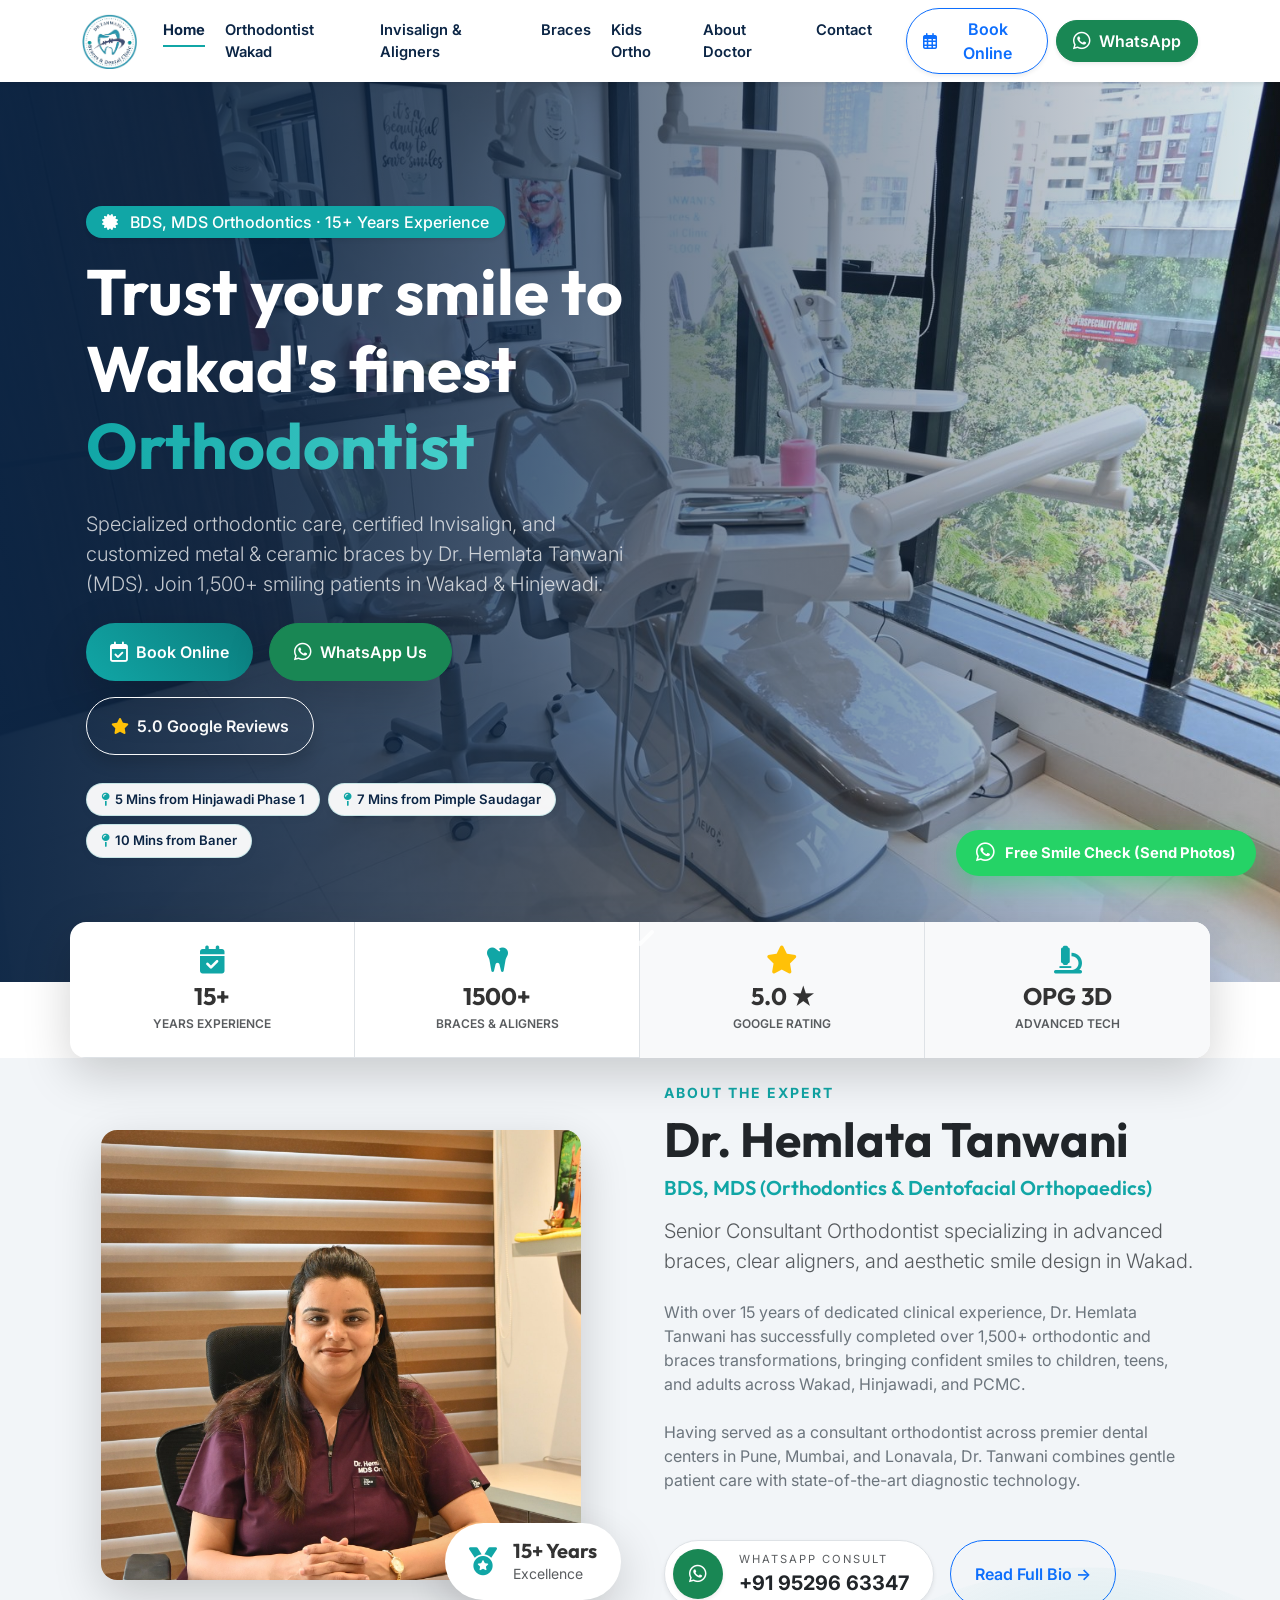
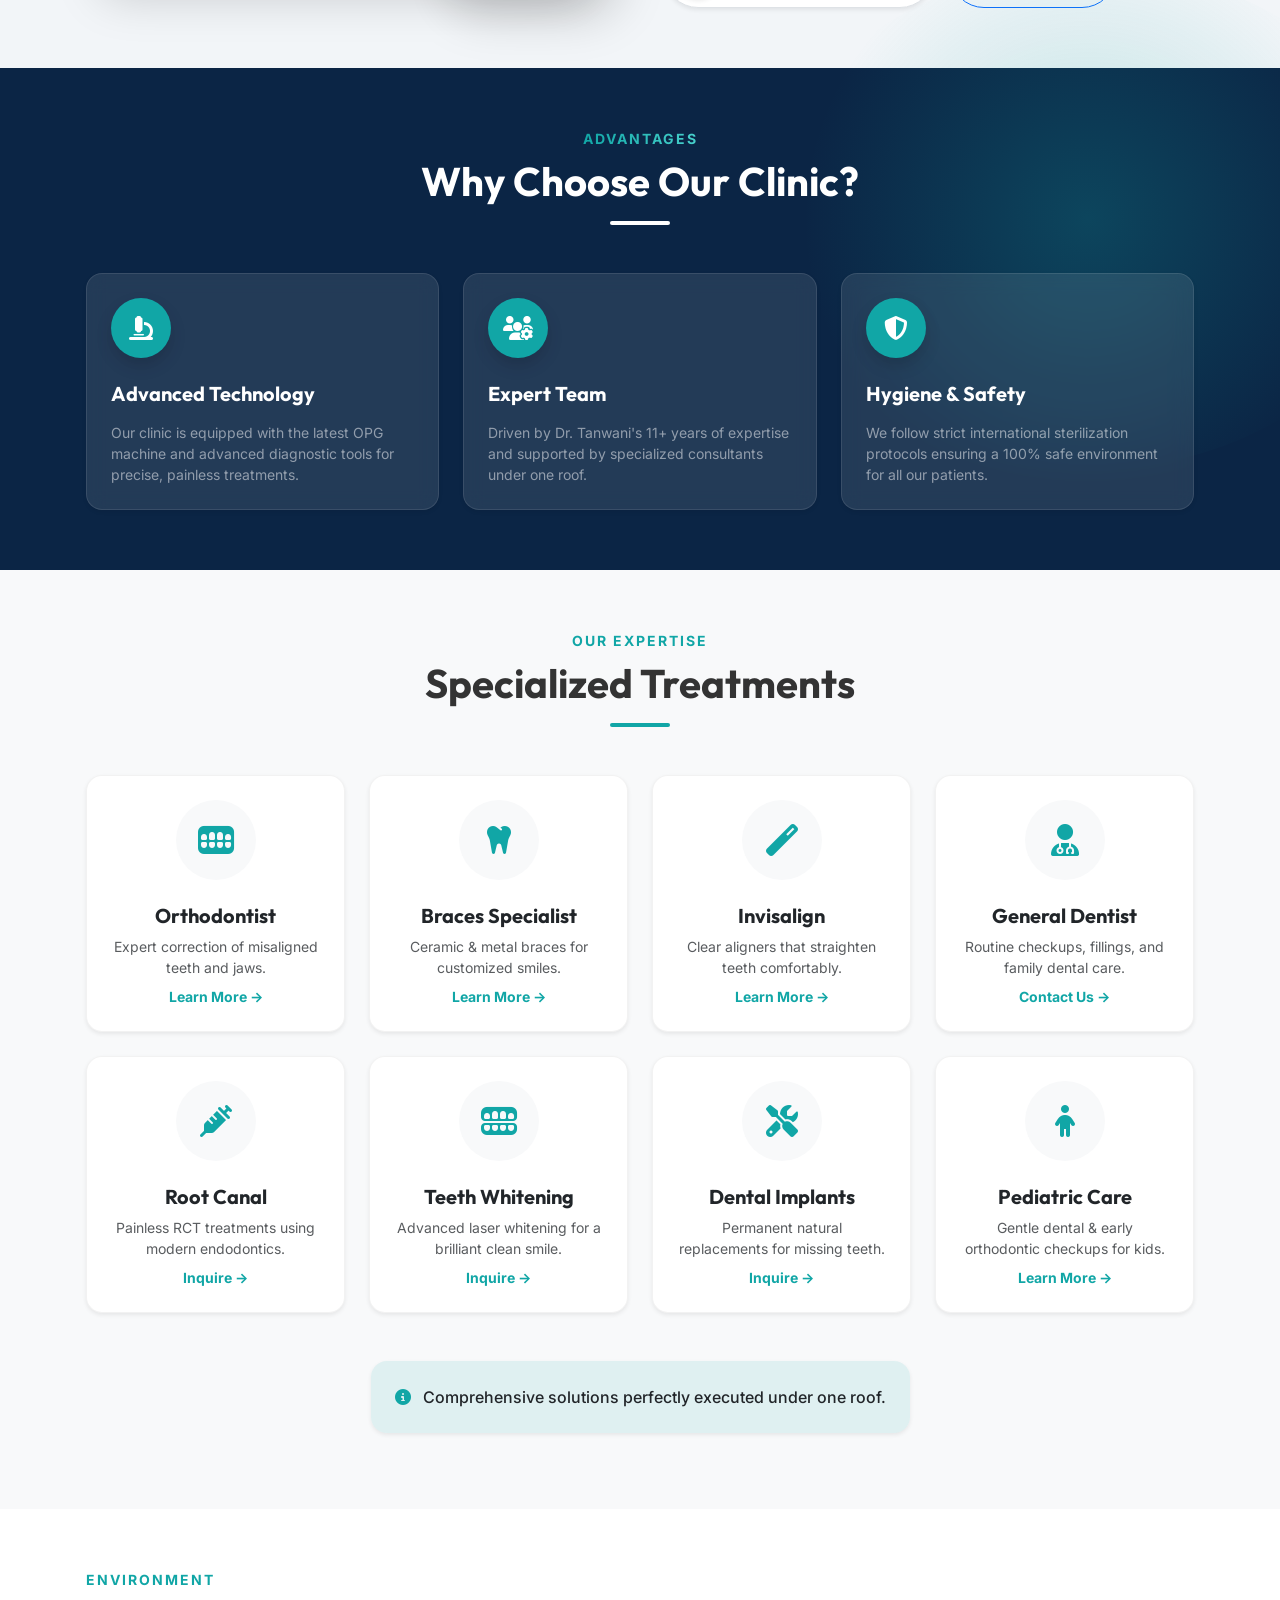
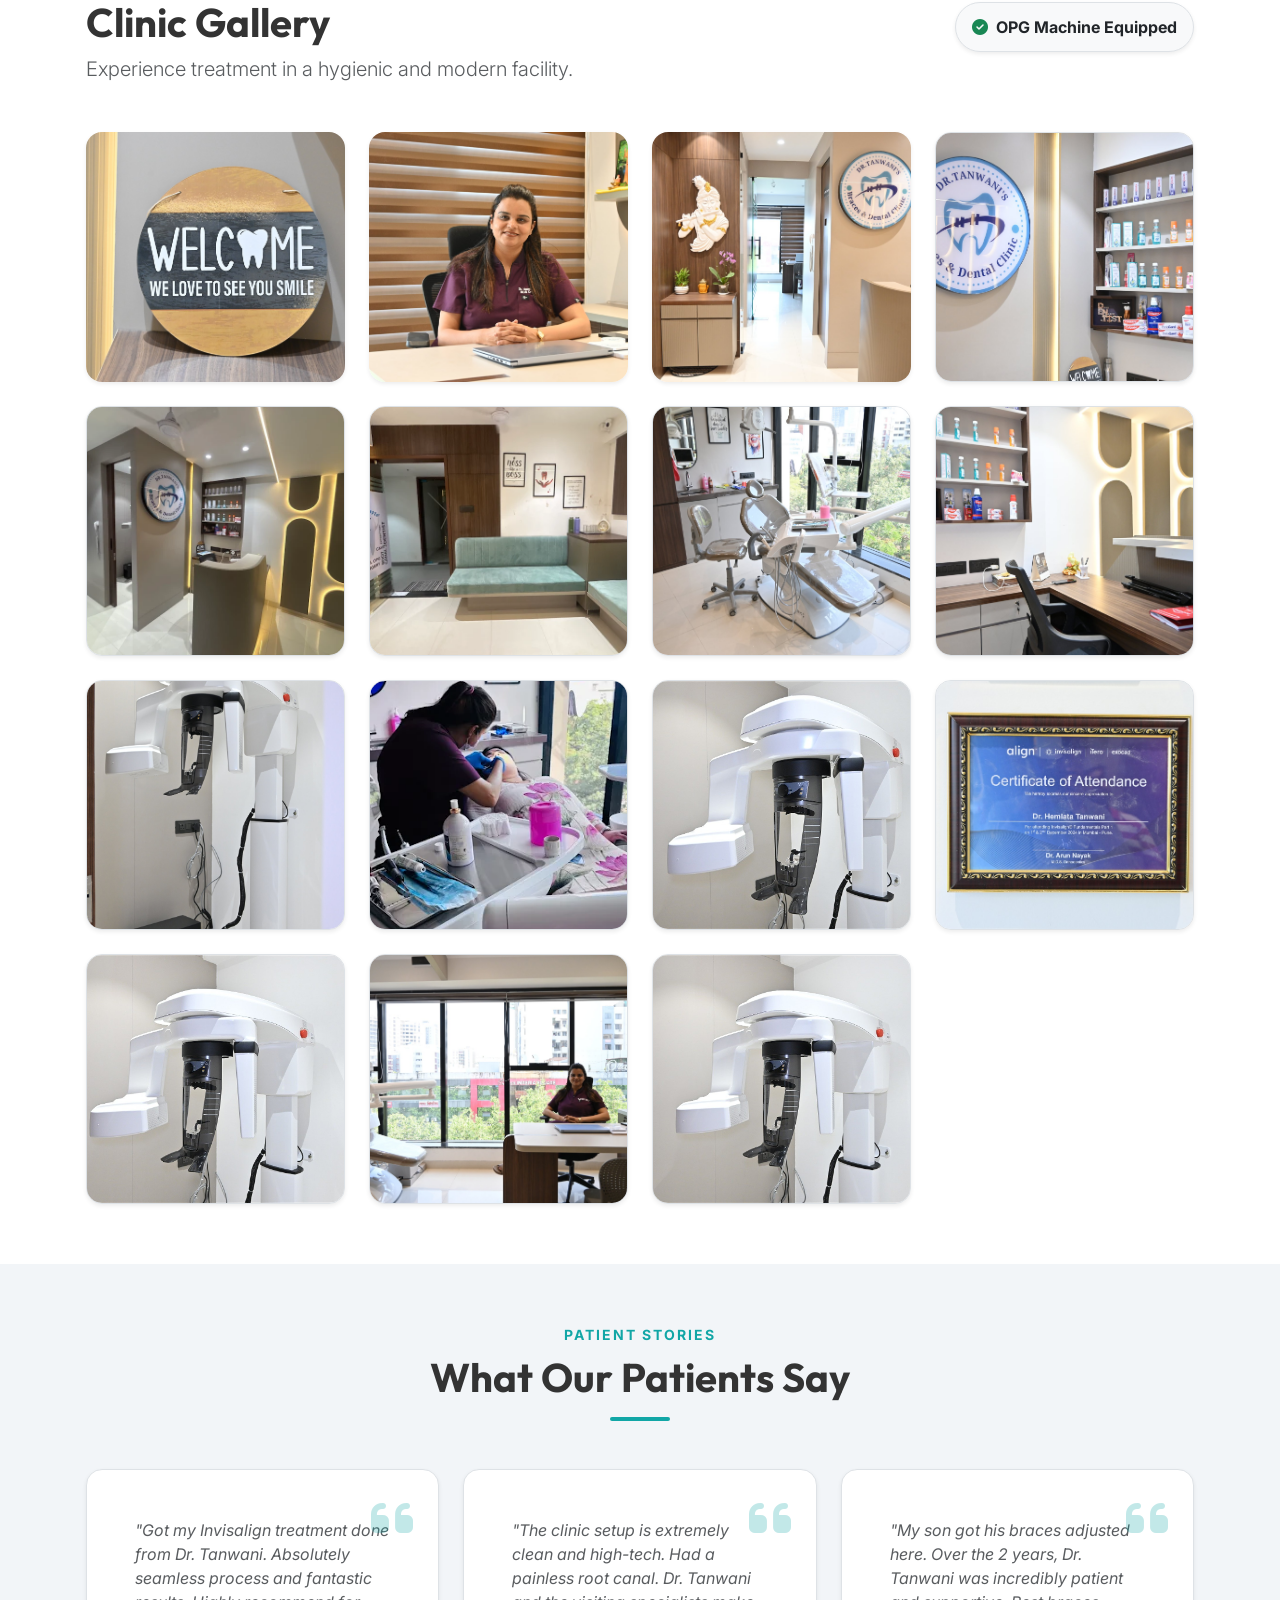
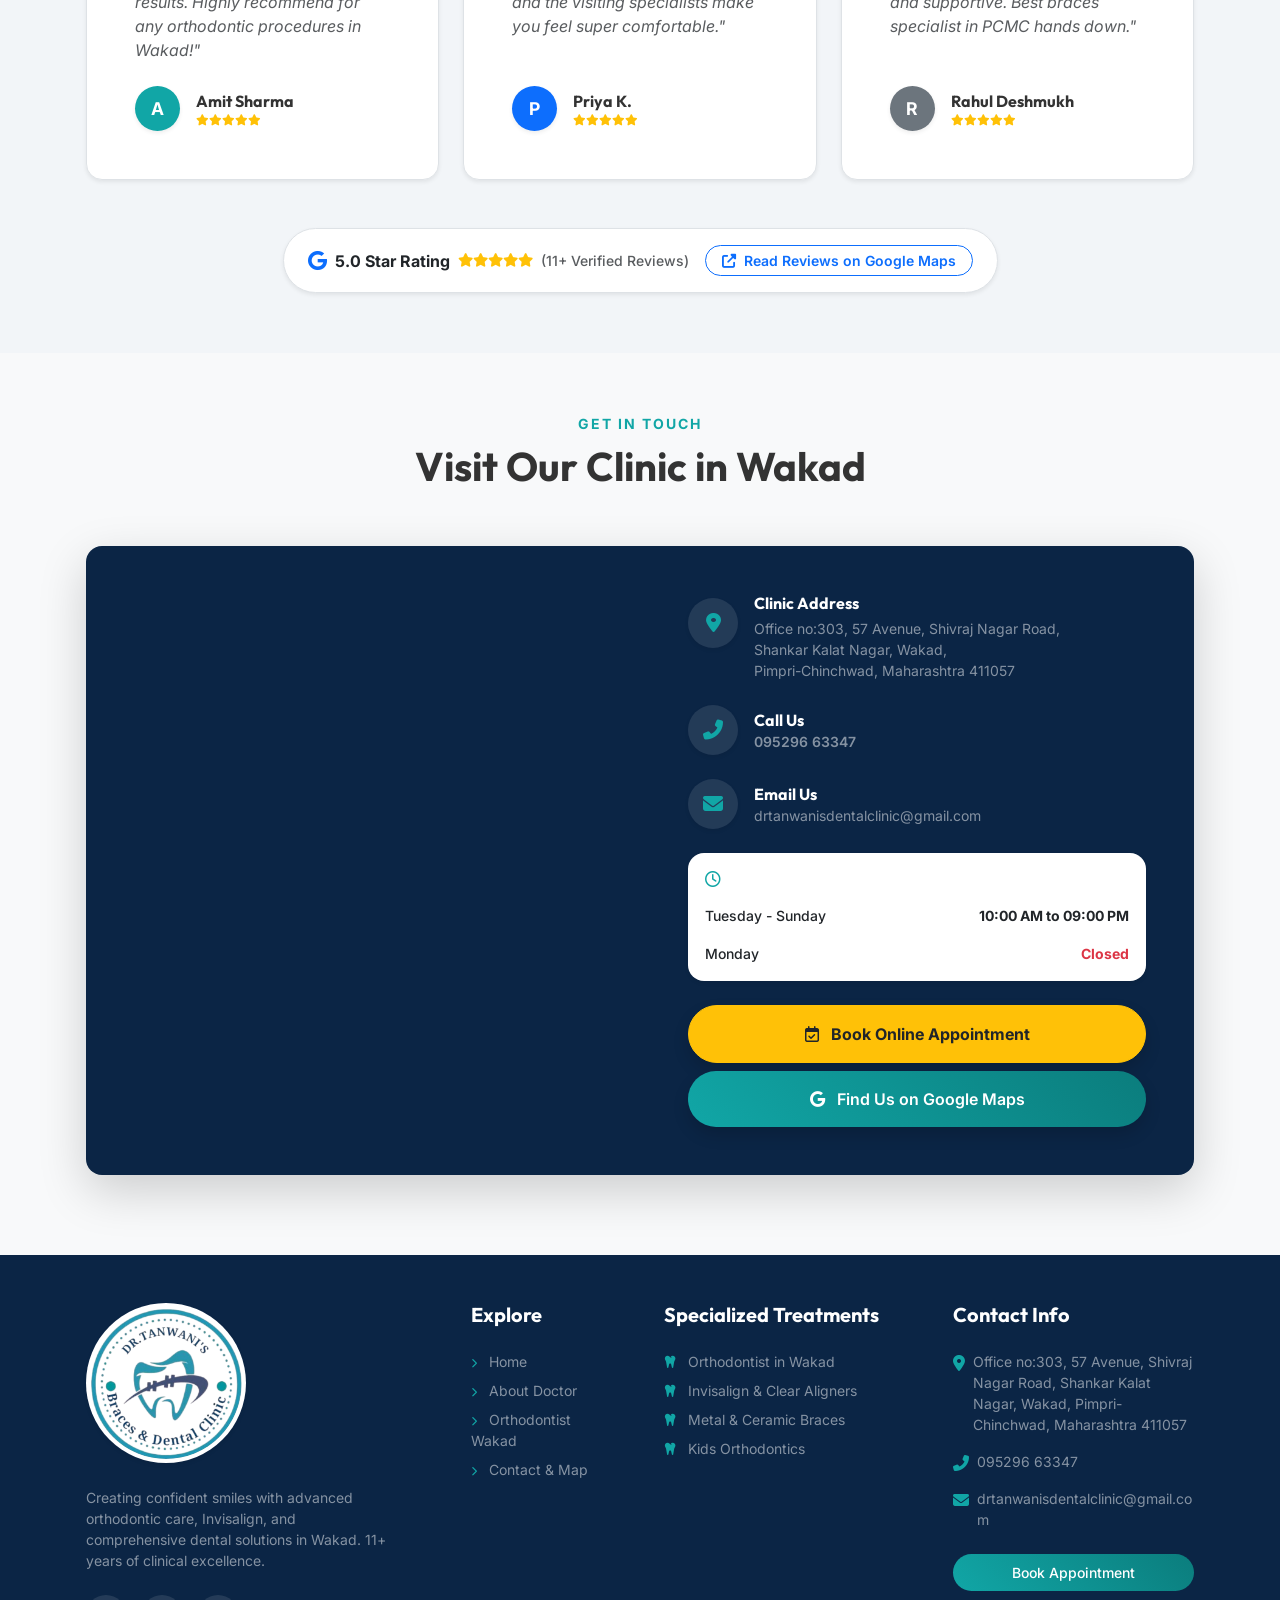
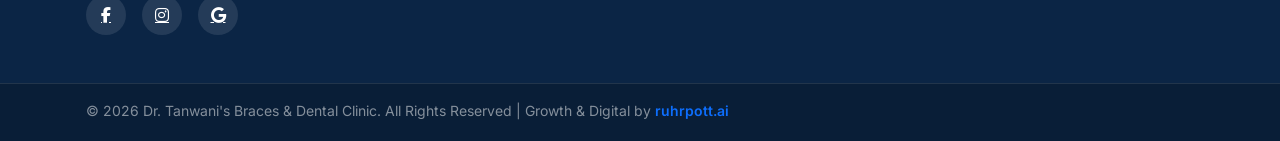
==== commit bbd9e1e8: "feat: add Google Calendar online booking, 5.0 star Google Reviews badge, and conversion tracking acr" ====
--- a/index.html
+++ b/index.html
@@ -65,16 +65,16 @@
 
     <!-- Custom Styles -->
     <link rel="stylesheet" href="css/style.css">
-    <!-- Google tag (gtag.js) -->
-<script async src="https://www.googletagmanager.com/gtag/js?id=AW-18188409181">
-</script>
-<script>
-  window.dataLayer = window.dataLayer || [];
-  function gtag(){dataLayer.push(arguments);}
-  gtag('js', new Date());
-
-  gtag('config', 'AW-18188409181');
-</script>
+    <!-- Google tag (gtag.js) - Google Analytics 4 & Ads -->
+    <script async src="https://www.googletagmanager.com/gtag/js?id=G-JWWRQ5QRRL"></script>
+    <script>
+      window.dataLayer = window.dataLayer || [];
+      function gtag(){dataLayer.push(arguments);}
+      gtag('js', new Date());
+
+      gtag('config', 'G-JWWRQ5QRRL');
+      gtag('config', 'AW-18188409181');
+    </script>
 </head>
 
 <body>
@@ -104,10 +104,13 @@
                     <li class="nav-item"><a class="nav-link fw-semibold" href="contact.html">Contact</a></li>
                 </ul>
 
-                <div class="d-flex flex-column flex-lg-row align-items-center gap-3">
+                <div class="d-flex flex-column flex-lg-row align-items-center gap-2">
+                    <a href="https://calendar.app.google/6RNPPZvzEvNgRtZr6" target="_blank"
+                        class="btn btn-outline-primary px-3 py-2 fw-semibold rounded-pill shadow-sm d-inline-flex align-items-center justify-content-center gap-2 w-100 w-lg-auto">
+                        <i class="far fa-calendar-alt"></i> Book Online</a>
                     <a href="https://wa.me/919529663347?text=Hi%20Dr.%20Tanwani,%20I'd%20like%20to%20book%20a%20consultation%20at%20your%20Wakad%20clinic."
                         target="_blank" class="btn btn-success px-3 py-2 fw-semibold rounded-pill shadow-sm d-inline-flex align-items-center justify-content-center gap-2 w-100 w-lg-auto">
-                        <i class="fab fa-whatsapp fs-5"></i> WhatsApp Us</a>
+                        <i class="fab fa-whatsapp fs-5"></i> WhatsApp</a>
                 </div>
             </div>
         </div>
@@ -128,12 +131,15 @@
                         certified Invisalign, and customized metal & ceramic braces by Dr. Hemlata Tanwani (MDS). Join 1,500+ smiling patients in Wakad & Hinjewadi.</p>
                     <div
                         class="d-flex flex-column flex-sm-row flex-wrap gap-3 justify-content-center justify-content-lg-start">
+                        <a href="https://calendar.app.google/6RNPPZvzEvNgRtZr6" target="_blank"
+                            class="btn btn-primary-gradient px-4 px-md-4 py-3 rounded-pill fw-semibold shadow-lg d-inline-flex justify-content-center align-items-center">
+                            <i class="far fa-calendar-check me-2 ms-0 fs-5"></i> Book Online</a>
                         <a href="https://wa.me/919529663347?text=Hi%20Dr.%20Tanwani,%20I'd%20like%20to%20book%20a%20consultation%20at%20your%20Wakad%20clinic." target="_blank"
-                            class="btn btn-primary-gradient px-4 px-md-5 py-3 rounded-pill fw-semibold shadow-lg d-inline-flex justify-content-center align-items-center"><i
-                                class="fab fa-whatsapp me-2 ms-0 fs-5"></i> Book WhatsApp Consult</a>
+                            class="btn btn-success px-4 py-3 rounded-pill fw-semibold shadow-lg d-inline-flex justify-content-center align-items-center">
+                            <i class="fab fa-whatsapp me-2 ms-0 fs-5"></i> WhatsApp Us</a>
                         <a href="https://maps.app.goo.gl/2frTHBuAaudAgPLC9" target="_blank"
-                            class="btn btn-outline-light px-4 px-md-4 py-3 rounded-pill fw-semibold shadow hover-white">Google
-                            Maps Directions</a>
+                            class="btn btn-outline-light px-4 py-3 rounded-pill fw-semibold shadow hover-white d-inline-flex justify-content-center align-items-center">
+                            <i class="fas fa-star text-warning me-2"></i> 5.0 Google Reviews</a>
                     </div>
                     <!-- Catchment Proximity Badges -->
                     <div class="mt-4 pt-1 d-flex flex-wrap gap-2 justify-content-center justify-content-lg-start">
@@ -666,6 +672,23 @@
                     </div>
                 </div>
             </div>
+
+            <!-- Google Reviews Verified Badge & CTA -->
+            <div class="text-center mt-5" data-aos="fade-up">
+                <div class="d-inline-flex flex-column flex-sm-row align-items-center gap-3 bg-white p-3 px-4 rounded-pill shadow-sm border">
+                    <div class="d-flex align-items-center gap-2">
+                        <i class="fab fa-google text-primary fs-5"></i>
+                        <span class="fw-bold text-dark">5.0 Star Rating</span>
+                        <div class="text-warning small" style="font-size: 0.85rem;">
+                            <i class="fas fa-star"></i><i class="fas fa-star"></i><i class="fas fa-star"></i><i class="fas fa-star"></i><i class="fas fa-star"></i>
+                        </div>
+                        <span class="text-muted small fw-medium">(11+ Verified Reviews)</span>
+                    </div>
+                    <a href="https://maps.app.goo.gl/2frTHBuAaudAgPLC9" target="_blank" class="btn btn-outline-primary btn-sm rounded-pill px-3 fw-semibold">
+                        <i class="fas fa-external-link-alt me-1"></i> Read Reviews on Google Maps
+                    </a>
+                </div>
+            </div>
         </div>
     </section>
 
@@ -749,9 +772,16 @@
                             </ul>
                         </div>
 
-                        <a href="https://maps.app.goo.gl/aqL2yXRMa92TcF8r9" target="_blank"
-                            class="btn btn-primary-gradient px-4 py-3 rounded-pill fw-semibold shadow w-100 text-center"><i
-                                class="fab fa-google me-2"></i> Find Us on Google Maps</a>
+                        <div class="d-flex flex-column gap-2">
+                            <a href="https://calendar.app.google/6RNPPZvzEvNgRtZr6" target="_blank"
+                                class="btn btn-warning px-4 py-3 rounded-pill fw-bold shadow w-100 text-center text-dark">
+                                <i class="far fa-calendar-check me-2"></i> Book Online Appointment
+                            </a>
+                            <a href="https://maps.app.goo.gl/2frTHBuAaudAgPLC9" target="_blank"
+                                class="btn btn-primary-gradient px-4 py-3 rounded-pill fw-semibold shadow w-100 text-center">
+                                <i class="fab fa-google me-2"></i> Find Us on Google Maps
+                            </a>
+                        </div>
                     </div>
                 </div>
             </div>
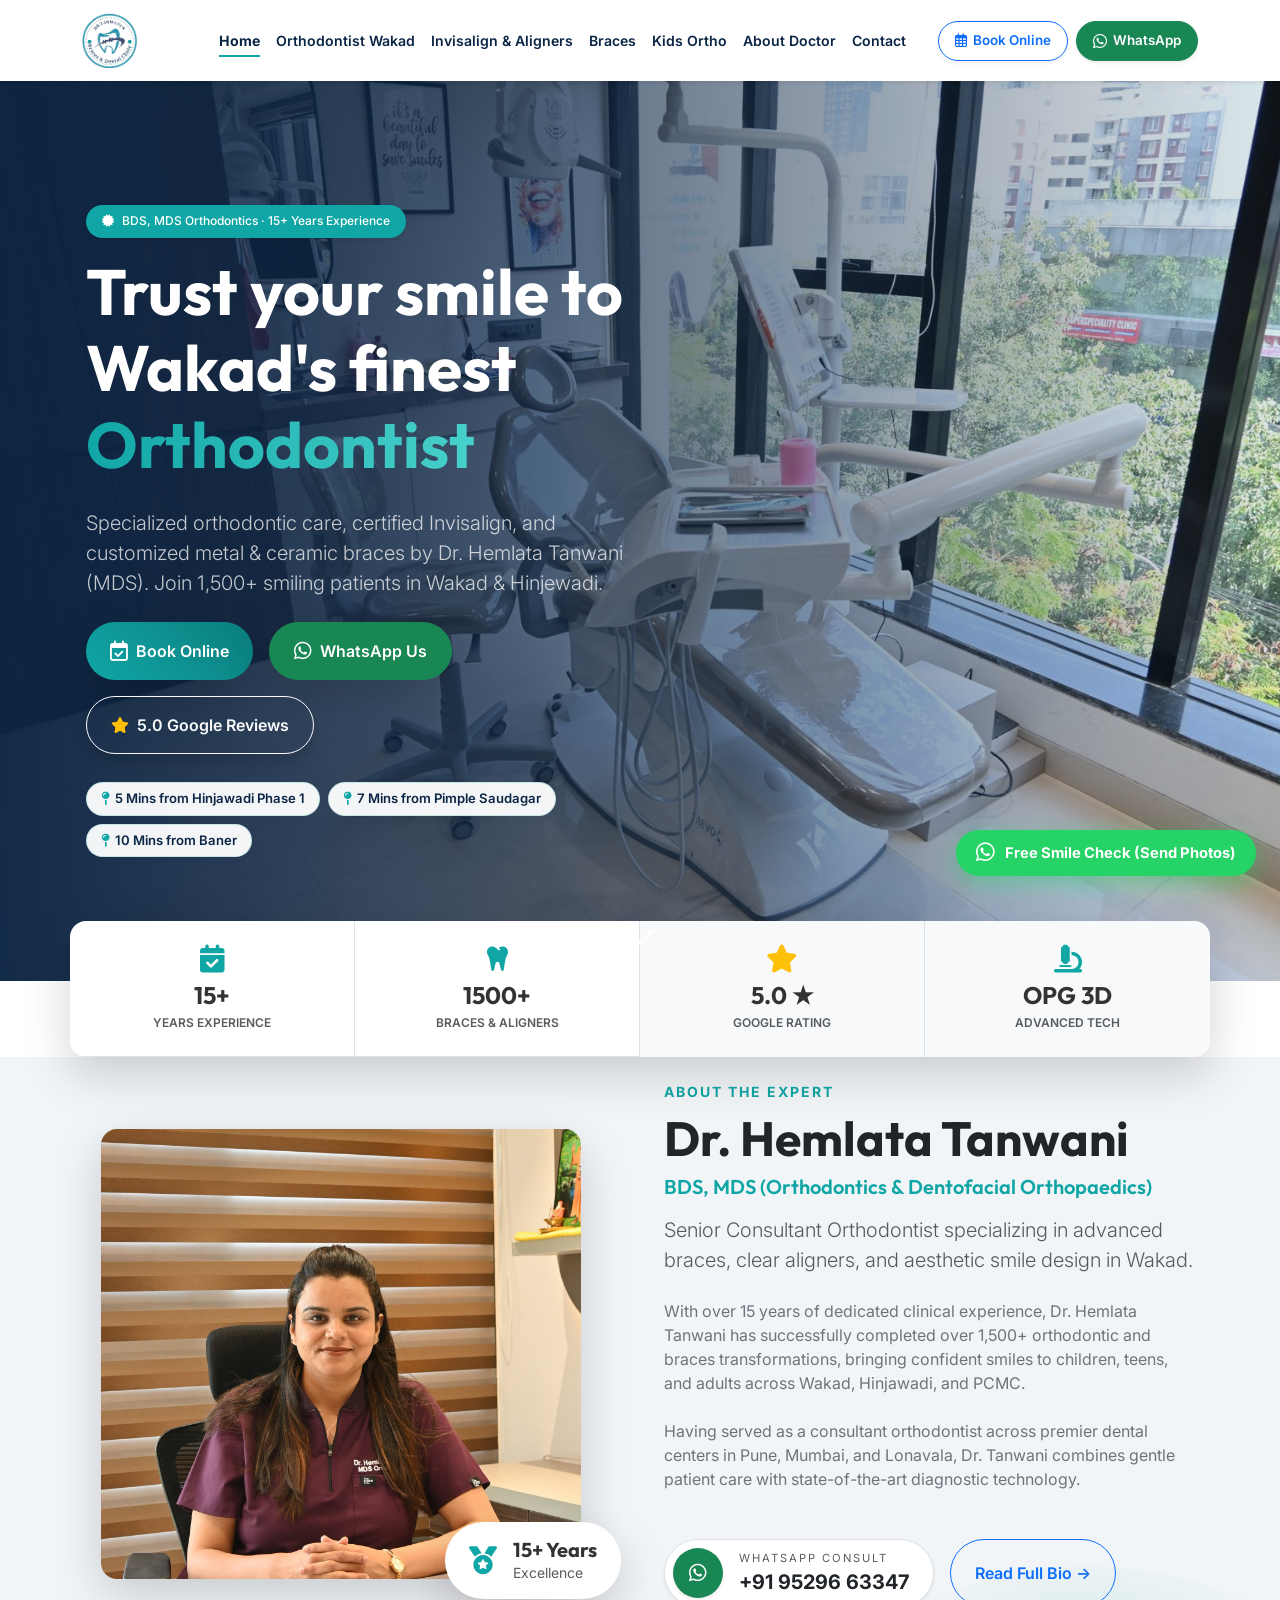
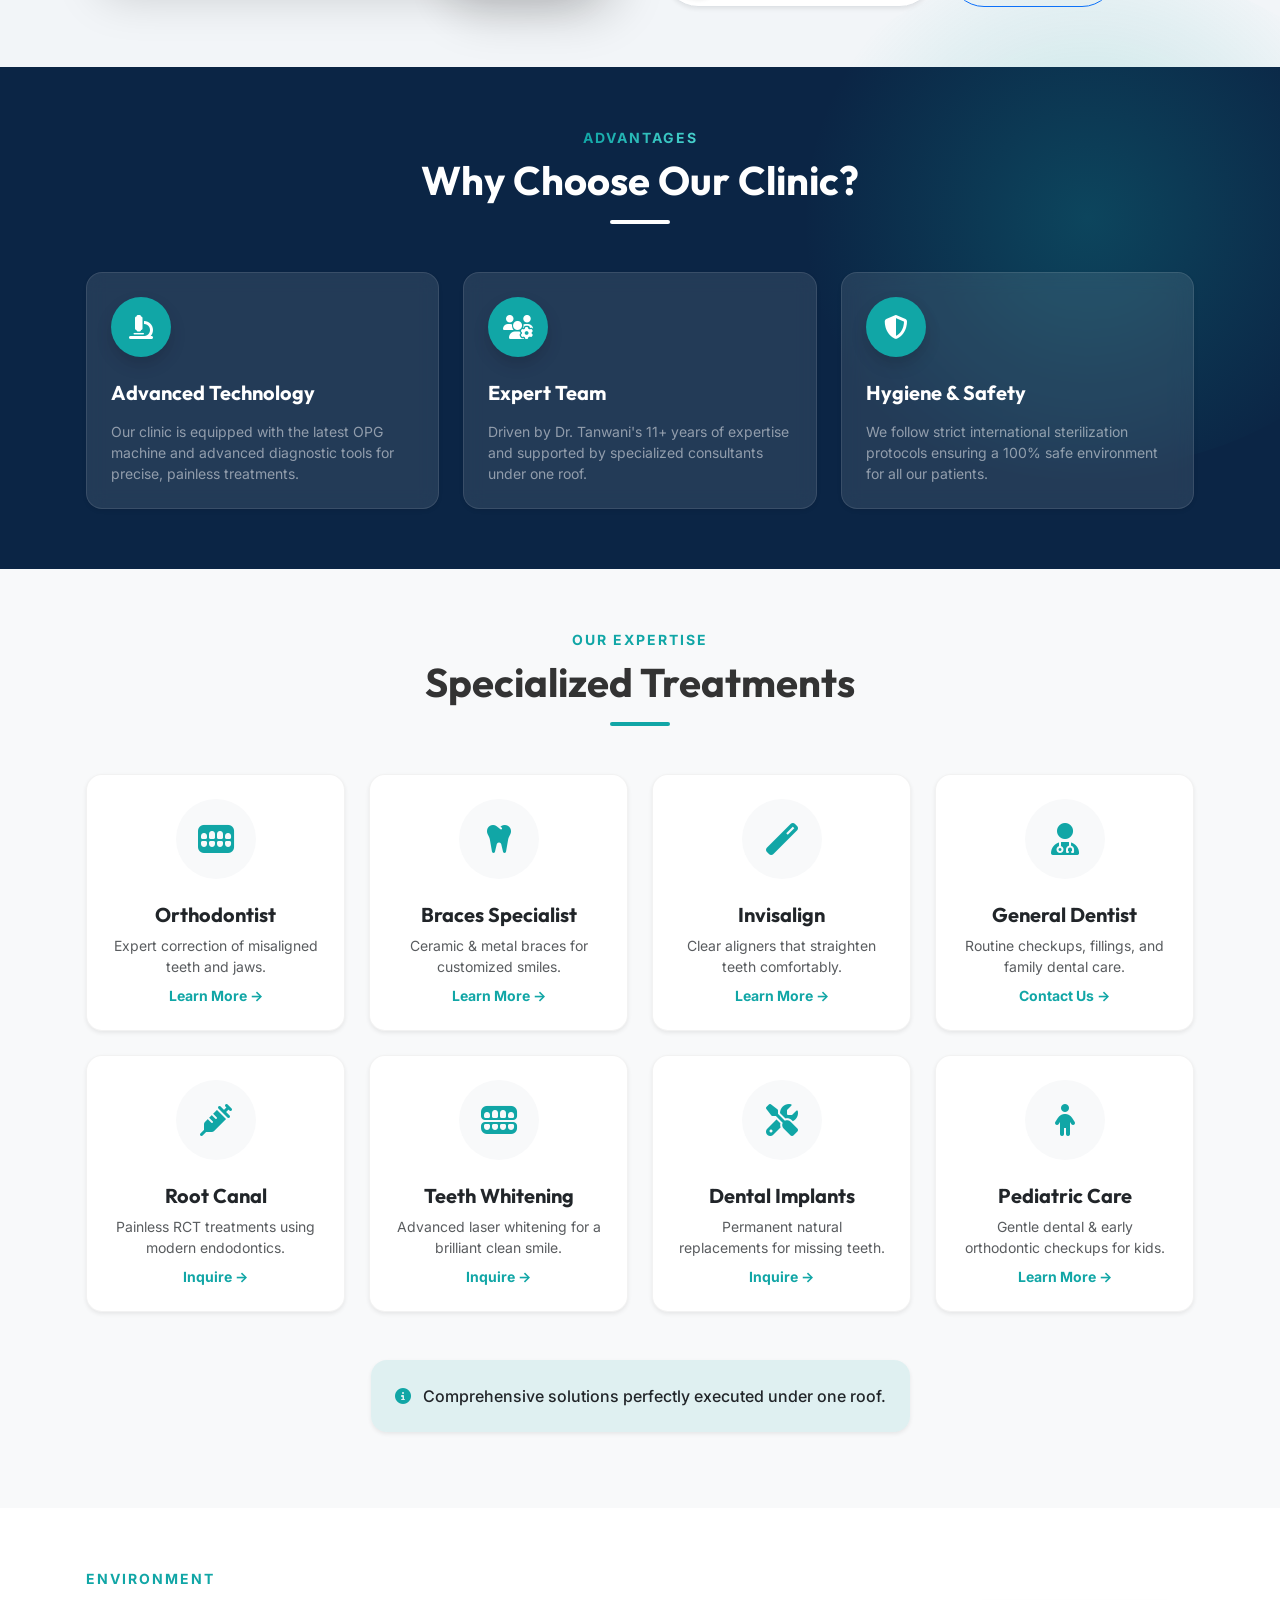
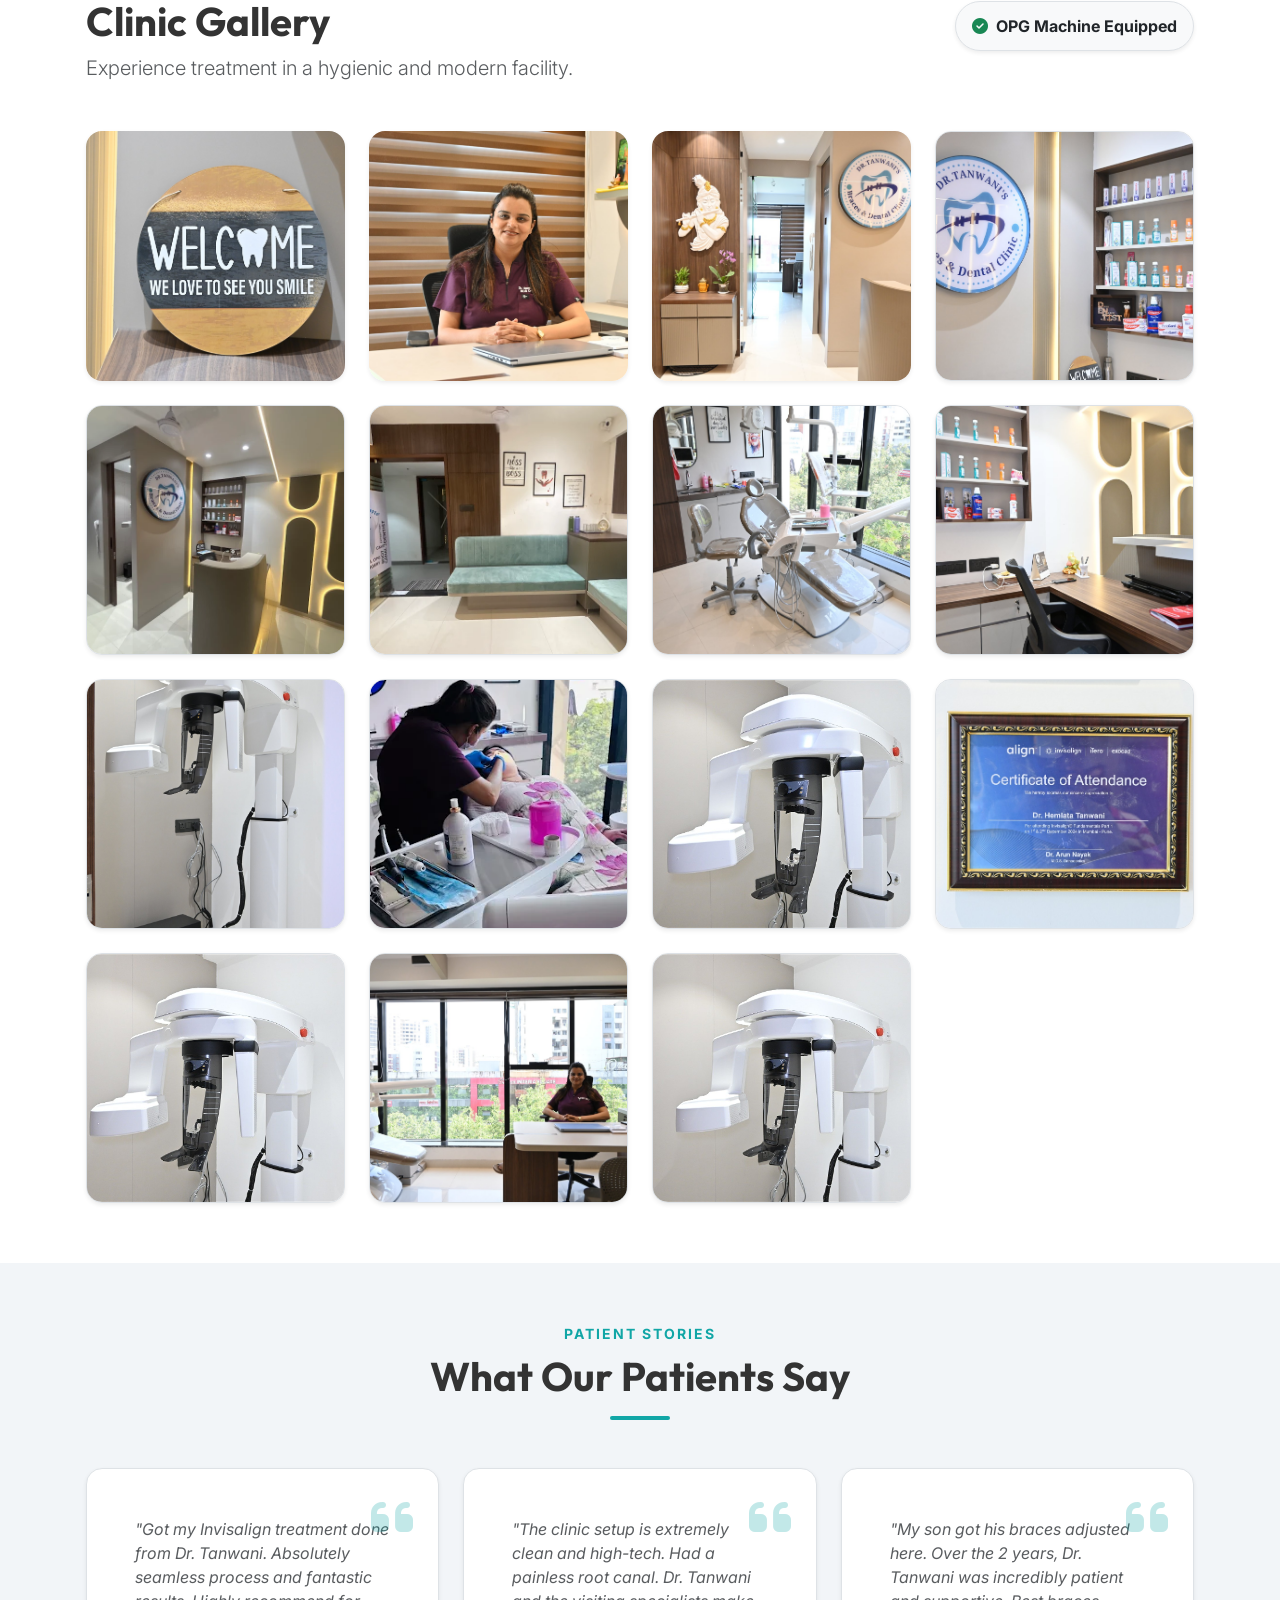
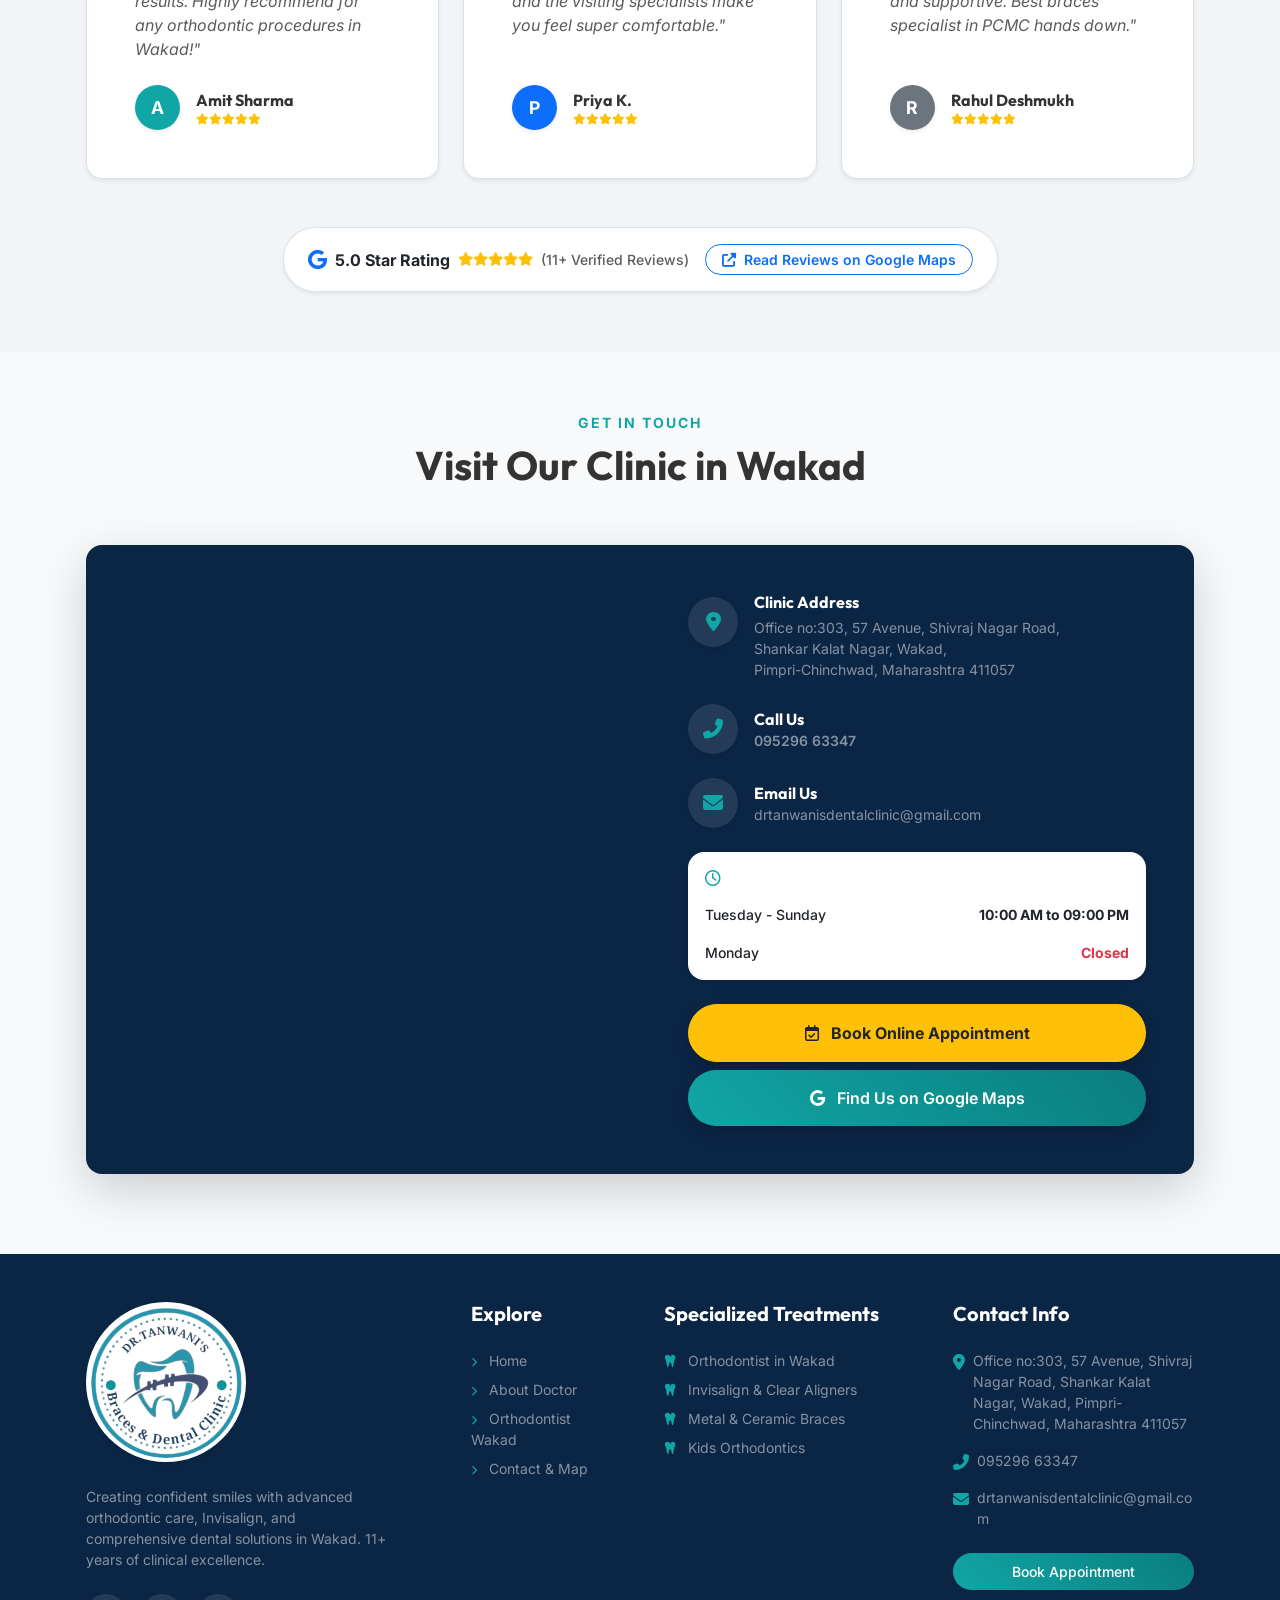
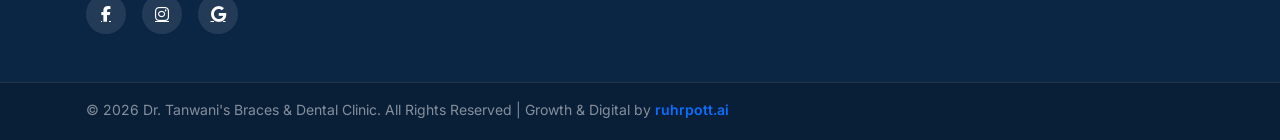
==== commit dde7ac95: "fix: navbar horizontal alignment, single-line links, button sizing, and mobile hero badge overflow" ====
--- a/index.html
+++ b/index.html
@@ -104,13 +104,13 @@
                     <li class="nav-item"><a class="nav-link fw-semibold" href="contact.html">Contact</a></li>
                 </ul>
 
-                <div class="d-flex flex-column flex-lg-row align-items-center gap-2">
+                <div class="navbar-cta-group">
                     <a href="https://calendar.app.google/6RNPPZvzEvNgRtZr6" target="_blank"
-                        class="btn btn-outline-primary px-3 py-2 fw-semibold rounded-pill shadow-sm d-inline-flex align-items-center justify-content-center gap-2 w-100 w-lg-auto">
+                        class="btn btn-outline-primary fw-semibold shadow-sm">
                         <i class="far fa-calendar-alt"></i> Book Online</a>
                     <a href="https://wa.me/919529663347?text=Hi%20Dr.%20Tanwani,%20I'd%20like%20to%20book%20a%20consultation%20at%20your%20Wakad%20clinic."
-                        target="_blank" class="btn btn-success px-3 py-2 fw-semibold rounded-pill shadow-sm d-inline-flex align-items-center justify-content-center gap-2 w-100 w-lg-auto">
-                        <i class="fab fa-whatsapp fs-5"></i> WhatsApp</a>
+                        target="_blank" class="btn btn-success fw-semibold shadow-sm">
+                        <i class="fab fa-whatsapp fs-6"></i> WhatsApp</a>
                 </div>
             </div>
         </div>
@@ -123,7 +123,7 @@
         <div class="container h-100 position-relative z-1 text-center text-lg-start px-4 px-lg-3">
             <div class="row h-100 align-items-center">
                 <div class="col-lg-7 col-xl-6 text-white pt-5 pt-lg-0" data-aos="fade-up" data-aos-duration="1000">
-                    <span class="badge bg-primary-accent mb-3 p-2 px-3 fw-medium rounded-pill fs-6 shadow-sm"><i
+                    <span class="badge bg-primary-accent hero-badge mb-3 p-2 px-3 fw-medium rounded-pill shadow-sm"><i
                             class="fas fa-certificate me-2"></i> BDS, MDS Orthodontics · 15+ Years Experience</span>
                     <h1 class="display-3 fw-bold mb-4 hero-headline">Trust your smile to Wakad's finest <span
                             class="text-gradient">Orthodontist</span></h1>
--- a/css/style.css
+++ b/css/style.css
@@ -91,13 +91,24 @@
     height: 48px !important;
 }
 
+.navbar .navbar-collapse {
+    align-items: center;
+}
+
+.navbar-nav {
+    align-items: center;
+    margin-bottom: 0 !important;
+}
+
 .nav-link {
     font-weight: 500;
-    font-size: 0.92rem;
+    font-size: 0.88rem;
     color: var(--primary-color) !important;
-    padding: 6px 10px !important;
+    padding: 6px 8px !important;
     position: relative;
-    transition: 0.3s;
+    white-space: nowrap !important;
+    transition: 0.3s;
+    display: inline-block;
 }
 
 .nav-link::after {
@@ -107,12 +118,48 @@
     height: 2px;
     background: var(--primary-accent);
     bottom: 0px;
-    left: 10px;
+    left: 8px;
     transition: 0.3s;
 }
 
 .nav-link:hover::after, .nav-link.active::after {
-    width: calc(100% - 20px);
+    width: calc(100% - 16px);
+}
+
+/* Navbar CTA Group */
+.navbar-cta-group {
+    display: flex;
+    align-items: center;
+    gap: 8px;
+    flex-shrink: 0;
+    flex-wrap: nowrap;
+}
+
+.navbar-cta-group .btn {
+    white-space: nowrap !important;
+    flex-shrink: 0 !important;
+    font-size: 0.84rem !important;
+    padding: 8px 16px !important;
+    display: inline-flex !important;
+    align-items: center !important;
+    justify-content: center !important;
+    gap: 6px !important;
+    line-height: 1 !important;
+    height: 40px !important;
+    border-radius: 50px !important;
+}
+
+/* Doctor Credential Badge */
+.hero-badge,
+.hero-section .badge,
+header .badge {
+    white-space: normal !important;
+    display: inline-flex !important;
+    align-items: center !important;
+    text-align: left;
+    max-width: 100%;
+    line-height: 1.4;
+    word-break: normal;
 }
 
 .phone-link {
@@ -359,6 +406,21 @@
 }
 
 /* Responsive Overrides */
+@media (min-width: 992px) and (max-width: 1260px) {
+    .nav-link {
+        font-size: 0.82rem !important;
+        padding: 6px 6px !important;
+    }
+    .navbar-cta-group .btn {
+        font-size: 0.76rem !important;
+        padding: 6px 10px !important;
+        height: 34px !important;
+    }
+    .nav-logo {
+        height: 46px !important;
+    }
+}
+
 @media (max-width: 991px) {
     .experience-card {
         right: 10px;
@@ -367,12 +429,58 @@
     
     .hero-section {
         height: auto;
-        padding-top: 130px;
-        padding-bottom: 80px;
+        padding-top: 110px !important;
+        padding-bottom: 70px !important;
     }
     
     .stats-section {
         margin-top: 20px;
+    }
+
+    .navbar-cta-group {
+        width: 100%;
+        justify-content: center;
+        flex-direction: column;
+        gap: 10px;
+    }
+    .navbar-cta-group .btn {
+        width: 100% !important;
+        height: 42px !important;
+    }
+}
+
+@media (max-width: 576px) {
+    .hero-section {
+        padding-top: 95px !important;
+        padding-bottom: 50px !important;
+    }
+
+    .hero-badge,
+    .hero-section .badge,
+    header .badge {
+        font-size: 0.75rem !important;
+        padding: 6px 12px !important;
+        border-radius: 25px !important;
+        white-space: normal !important;
+        max-width: 100% !important;
+        line-height: 1.35 !important;
+        display: inline-flex !important;
+        align-items: center !important;
+        text-align: left !important;
+    }
+
+    .hero-badge i,
+    .hero-section .badge i,
+    header .badge i {
+        font-size: 0.85rem !important;
+        margin-right: 6px !important;
+        flex-shrink: 0;
+    }
+
+    .hero-headline {
+        font-size: 2.15rem !important;
+        line-height: 1.22 !important;
+        margin-bottom: 16px !important;
     }
 }
 
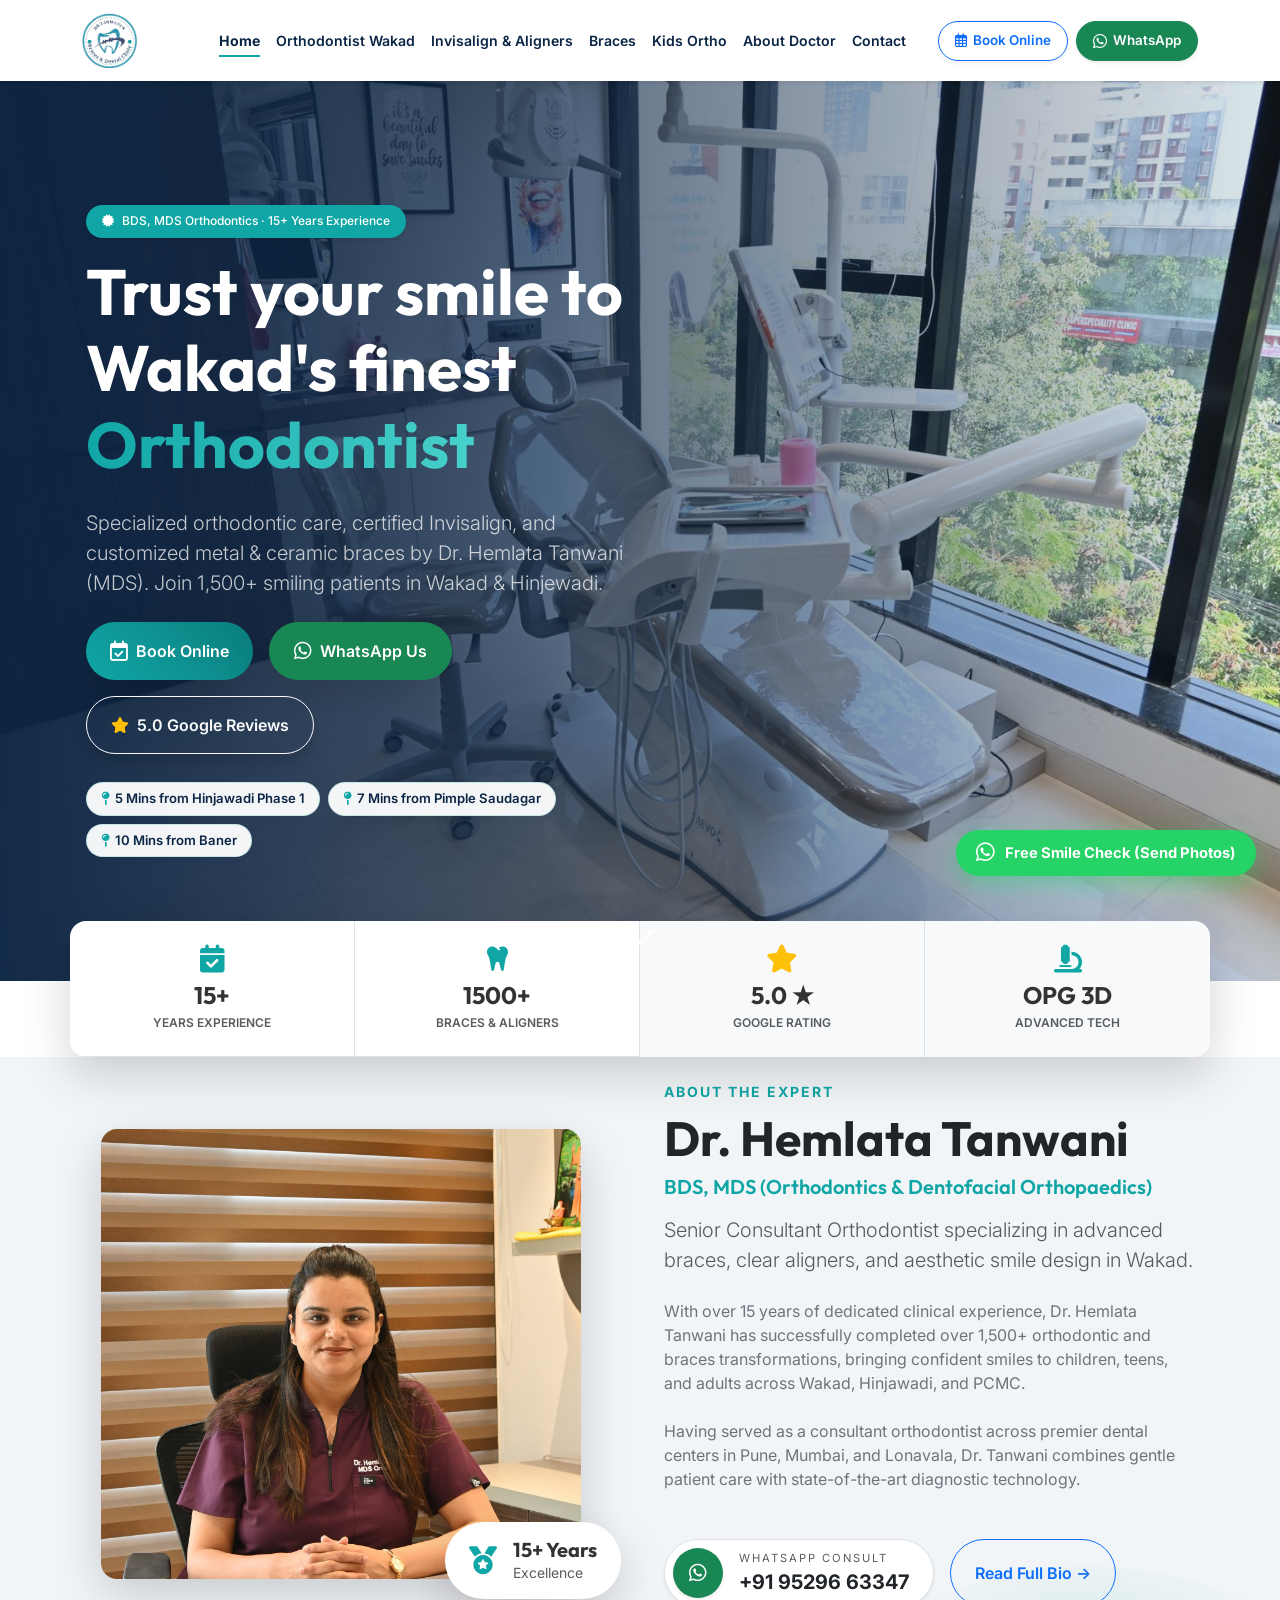
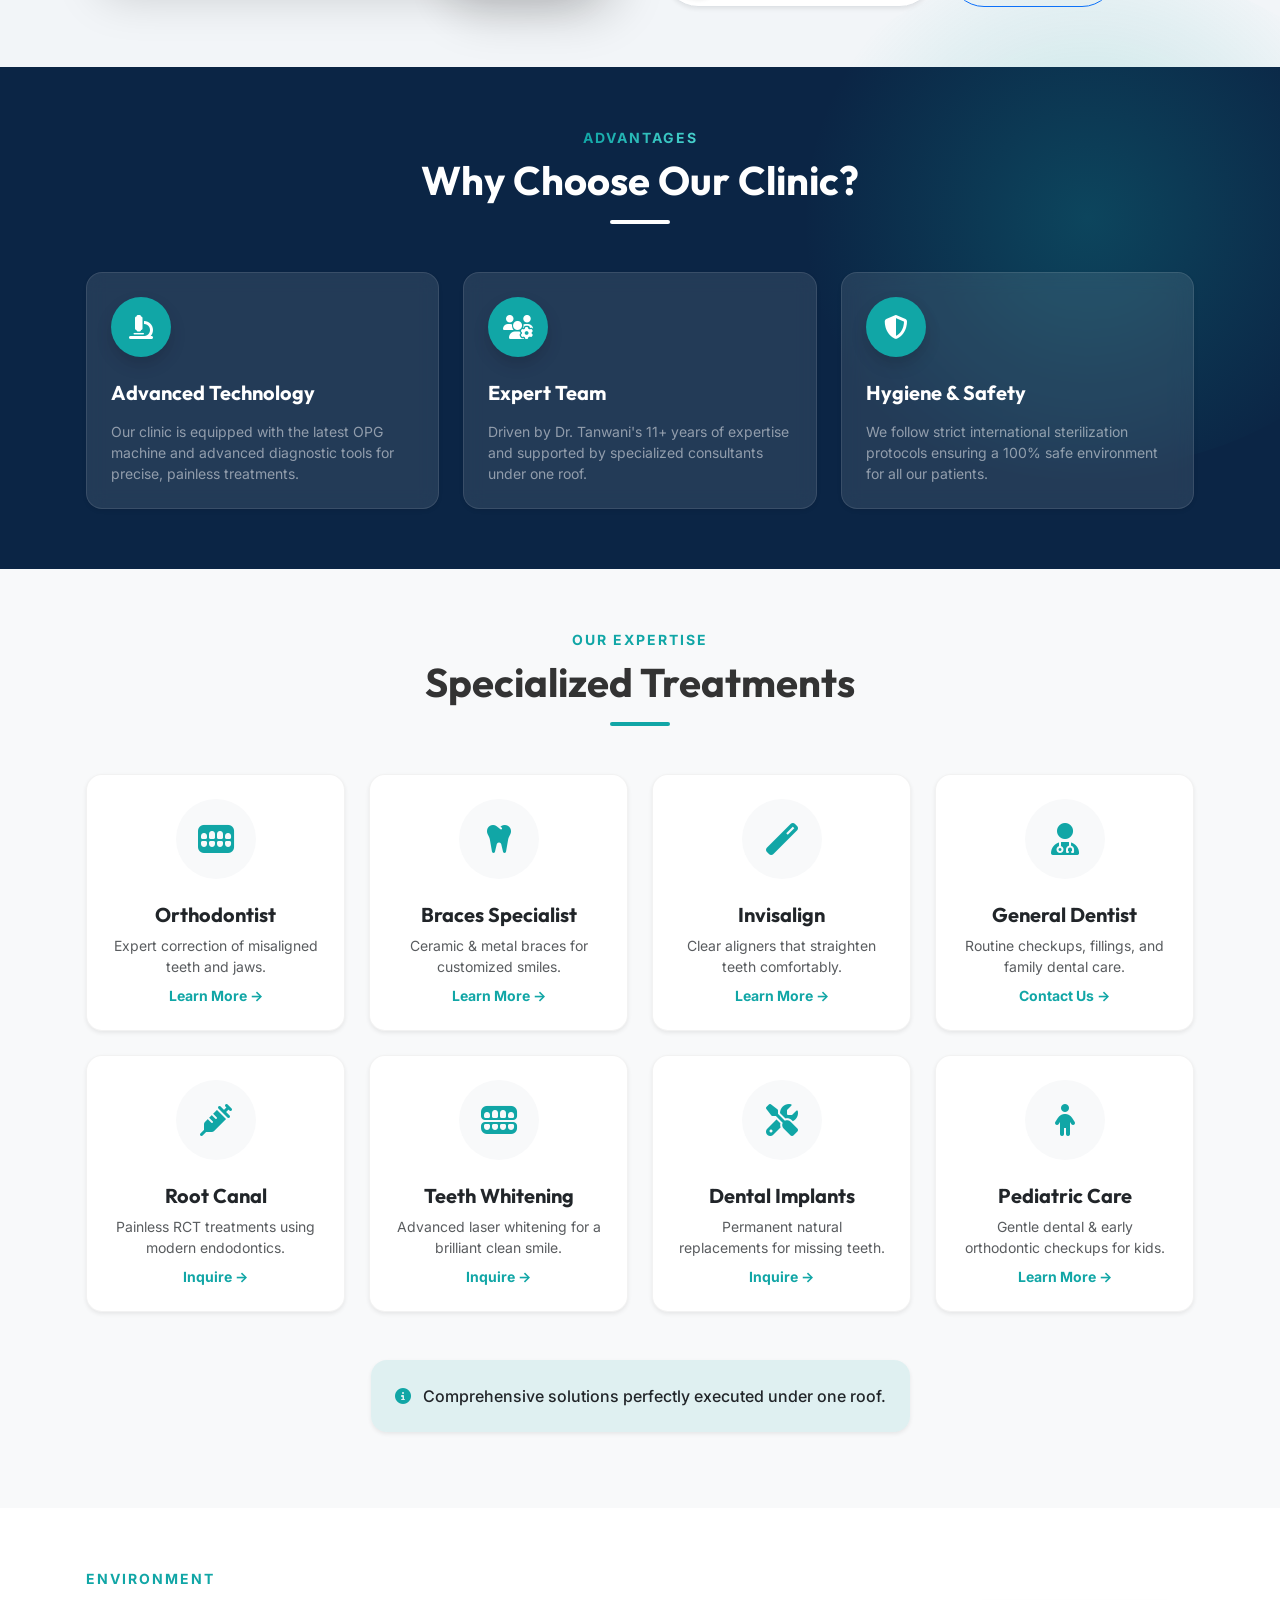
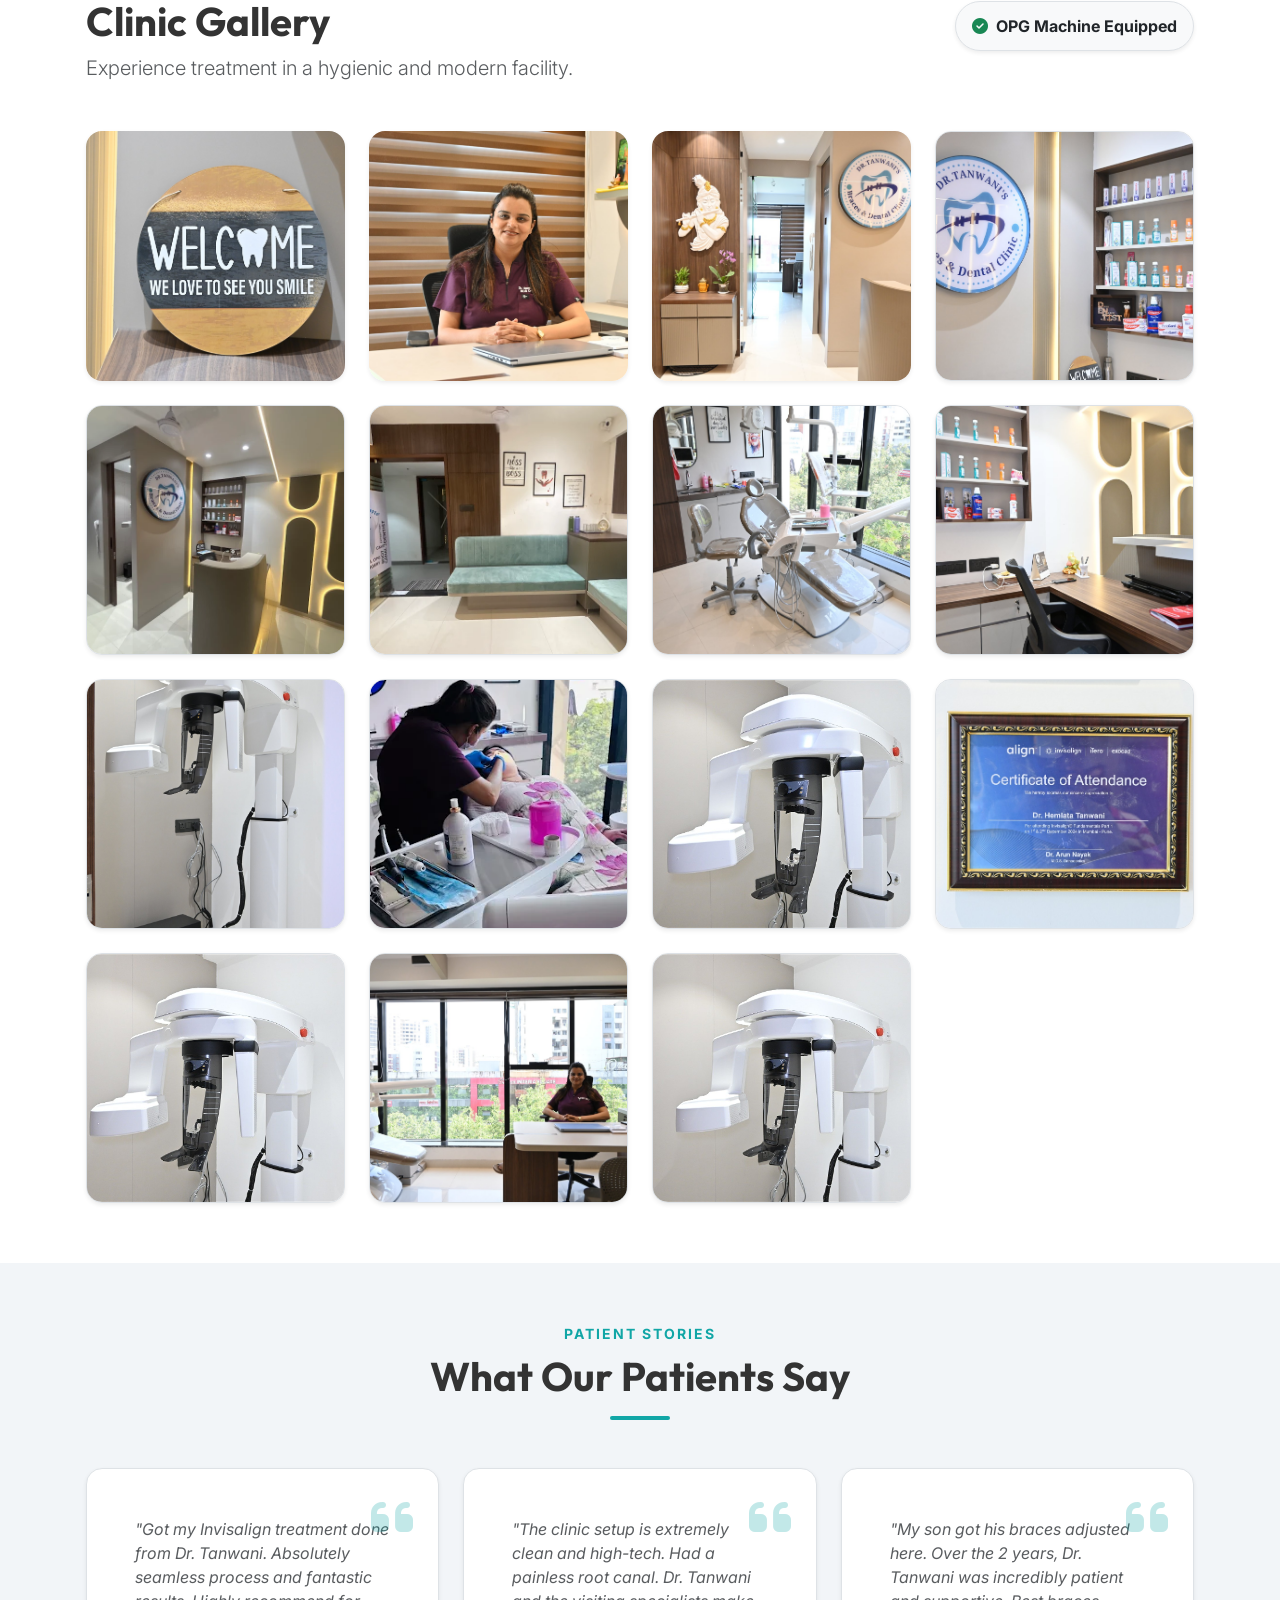
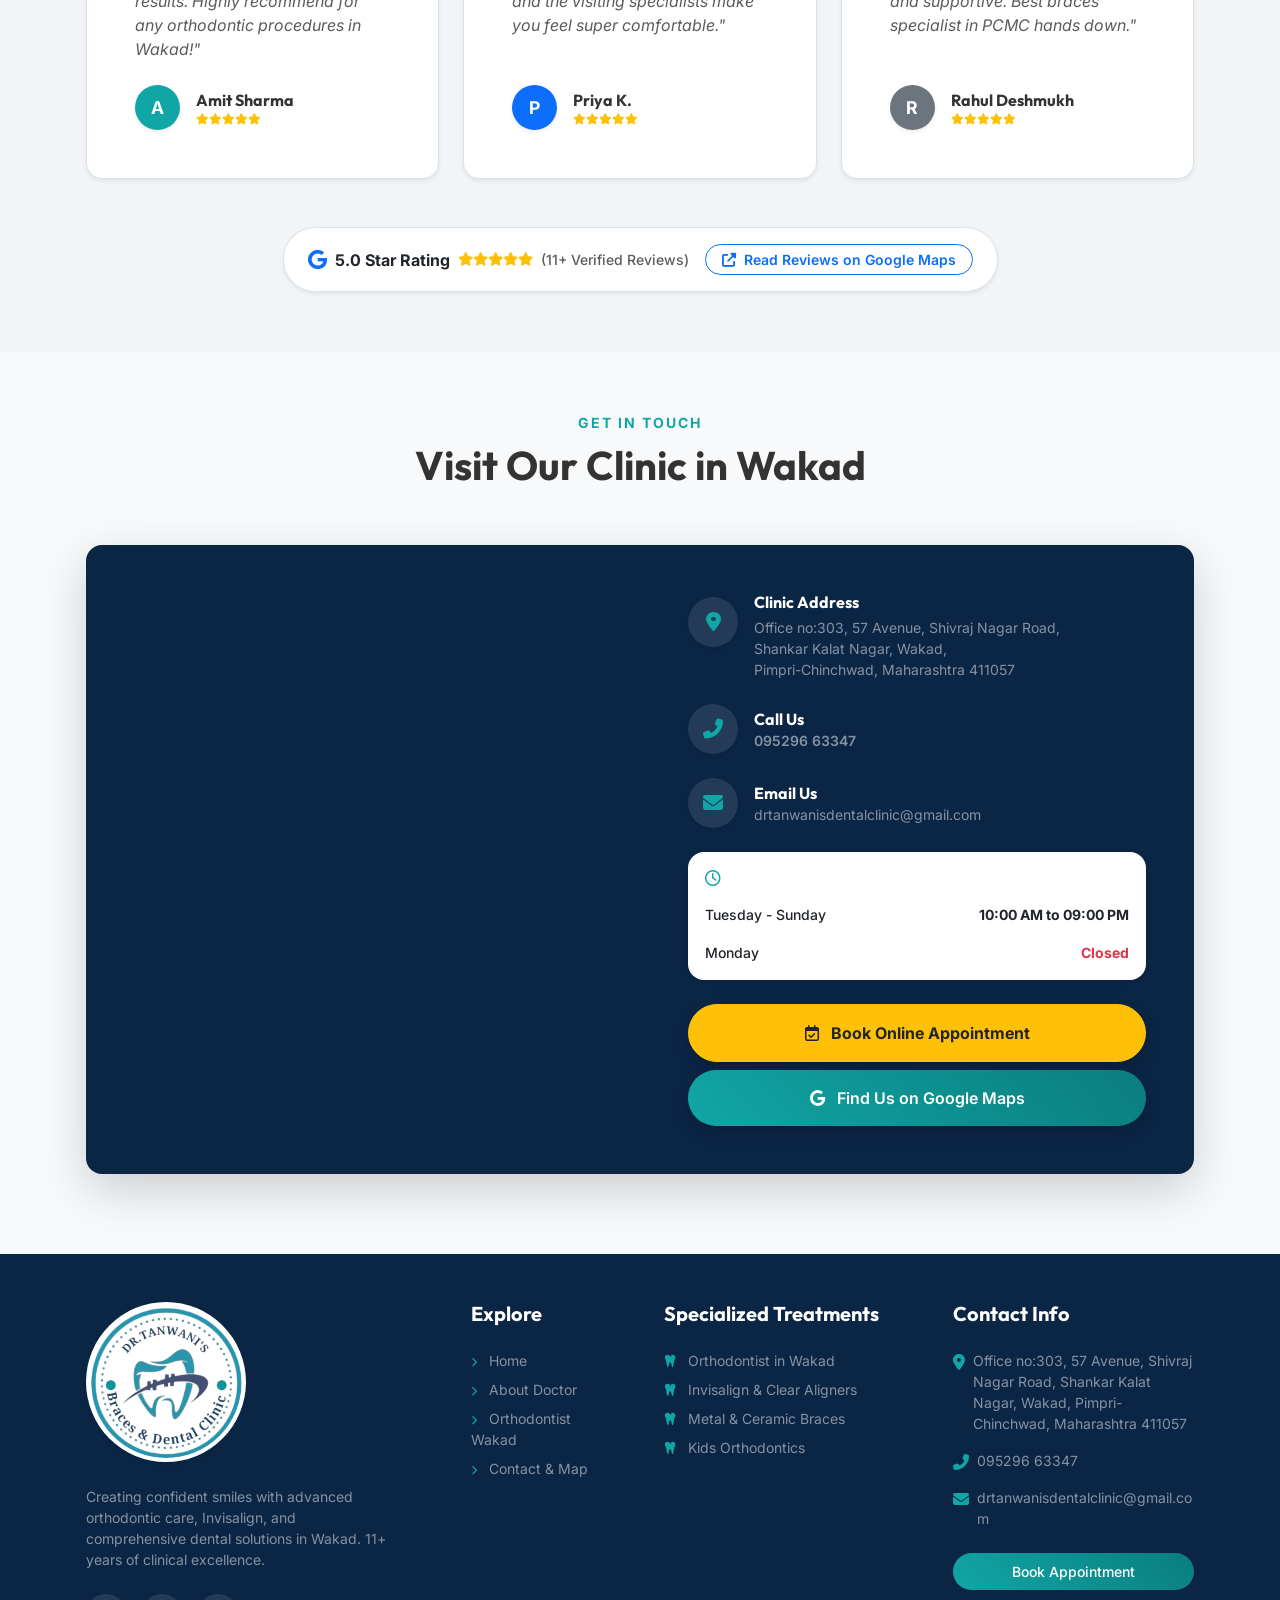
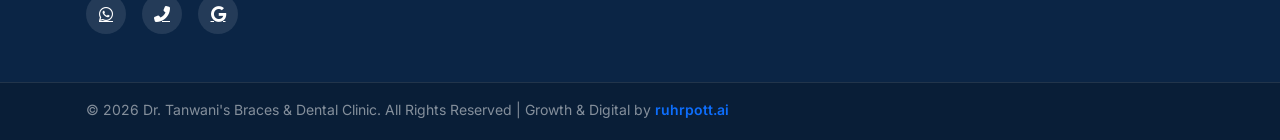
==== commit 096dd5de: "fix: update Google Maps links to official listing (yPBz96urhMoBcxhz8) and fix contact embed iframe a" ====
--- a/index.html
+++ b/index.html
@@ -29,8 +29,8 @@
       },
       "geo": {
         "@type": "GeoCoordinates",
-        "latitude": "18.5987",
-        "longitude": "73.7667"
+        "latitude": "18.6013397",
+        "longitude": "73.7609457"
       },
       "openingHoursSpecification": {
         "@type": "OpeningHoursSpecification",
@@ -137,7 +137,7 @@
                         <a href="https://wa.me/919529663347?text=Hi%20Dr.%20Tanwani,%20I'd%20like%20to%20book%20a%20consultation%20at%20your%20Wakad%20clinic." target="_blank"
                             class="btn btn-success px-4 py-3 rounded-pill fw-semibold shadow-lg d-inline-flex justify-content-center align-items-center">
                             <i class="fab fa-whatsapp me-2 ms-0 fs-5"></i> WhatsApp Us</a>
-                        <a href="https://maps.app.goo.gl/2frTHBuAaudAgPLC9" target="_blank"
+                        <a href="https://maps.app.goo.gl/yPBz96urhMoBcxhz8" target="_blank"
                             class="btn btn-outline-light px-4 py-3 rounded-pill fw-semibold shadow hover-white d-inline-flex justify-content-center align-items-center">
                             <i class="fas fa-star text-warning me-2"></i> 5.0 Google Reviews</a>
                     </div>
@@ -684,7 +684,7 @@
                         </div>
                         <span class="text-muted small fw-medium">(11+ Verified Reviews)</span>
                     </div>
-                    <a href="https://maps.app.goo.gl/2frTHBuAaudAgPLC9" target="_blank" class="btn btn-outline-primary btn-sm rounded-pill px-3 fw-semibold">
+                    <a href="https://maps.app.goo.gl/yPBz96urhMoBcxhz8" target="_blank" class="btn btn-outline-primary btn-sm rounded-pill px-3 fw-semibold">
                         <i class="fas fa-external-link-alt me-1"></i> Read Reviews on Google Maps
                     </a>
                 </div>
@@ -777,7 +777,7 @@
                                 class="btn btn-warning px-4 py-3 rounded-pill fw-bold shadow w-100 text-center text-dark">
                                 <i class="far fa-calendar-check me-2"></i> Book Online Appointment
                             </a>
-                            <a href="https://maps.app.goo.gl/2frTHBuAaudAgPLC9" target="_blank"
+                            <a href="https://maps.app.goo.gl/yPBz96urhMoBcxhz8" target="_blank"
                                 class="btn btn-primary-gradient px-4 py-3 rounded-pill fw-semibold shadow w-100 text-center">
                                 <i class="fab fa-google me-2"></i> Find Us on Google Maps
                             </a>
@@ -802,15 +802,15 @@
                         care, Invisalign, and comprehensive dental solutions in Wakad. 11+ years of clinical excellence.
                     </p>
                     <div class="d-flex gap-3 justify-content-center justify-content-md-start">
-                        <a href="#"
+                        <a href="https://wa.me/919529663347" target="_blank"
                             class="social-link text-white bg-white bg-opacity-10 rounded-circle d-flex align-items-center justify-content-center"
-                            style="width: 40px; height: 40px; transition: 0.3s;"><i class="fab fa-facebook-f"></i></a>
-                        <a href="#"
+                            style="width: 40px; height: 40px; transition: 0.3s;" title="WhatsApp Us"><i class="fab fa-whatsapp"></i></a>
+                        <a href="tel:09529663347"
                             class="social-link text-white bg-white bg-opacity-10 rounded-circle d-flex align-items-center justify-content-center"
-                            style="width: 40px; height: 40px; transition: 0.3s;"><i class="fab fa-instagram"></i></a>
-                        <a href="https://share.google/7Z1SI4lbCM3BzMPX4"
+                            style="width: 40px; height: 40px; transition: 0.3s;" title="Call Us"><i class="fas fa-phone-alt"></i></a>
+                        <a href="https://maps.app.goo.gl/yPBz96urhMoBcxhz8" target="_blank"
                             class="social-link text-white bg-white bg-opacity-10 rounded-circle d-flex align-items-center justify-content-center"
-                            style="width: 40px; height: 40px; transition: 0.3s;"><i class="fab fa-google"></i></a>
+                            style="width: 40px; height: 40px; transition: 0.3s;" title="Google Maps"><i class="fab fa-google"></i></a>
                     </div>
                 </div>
 
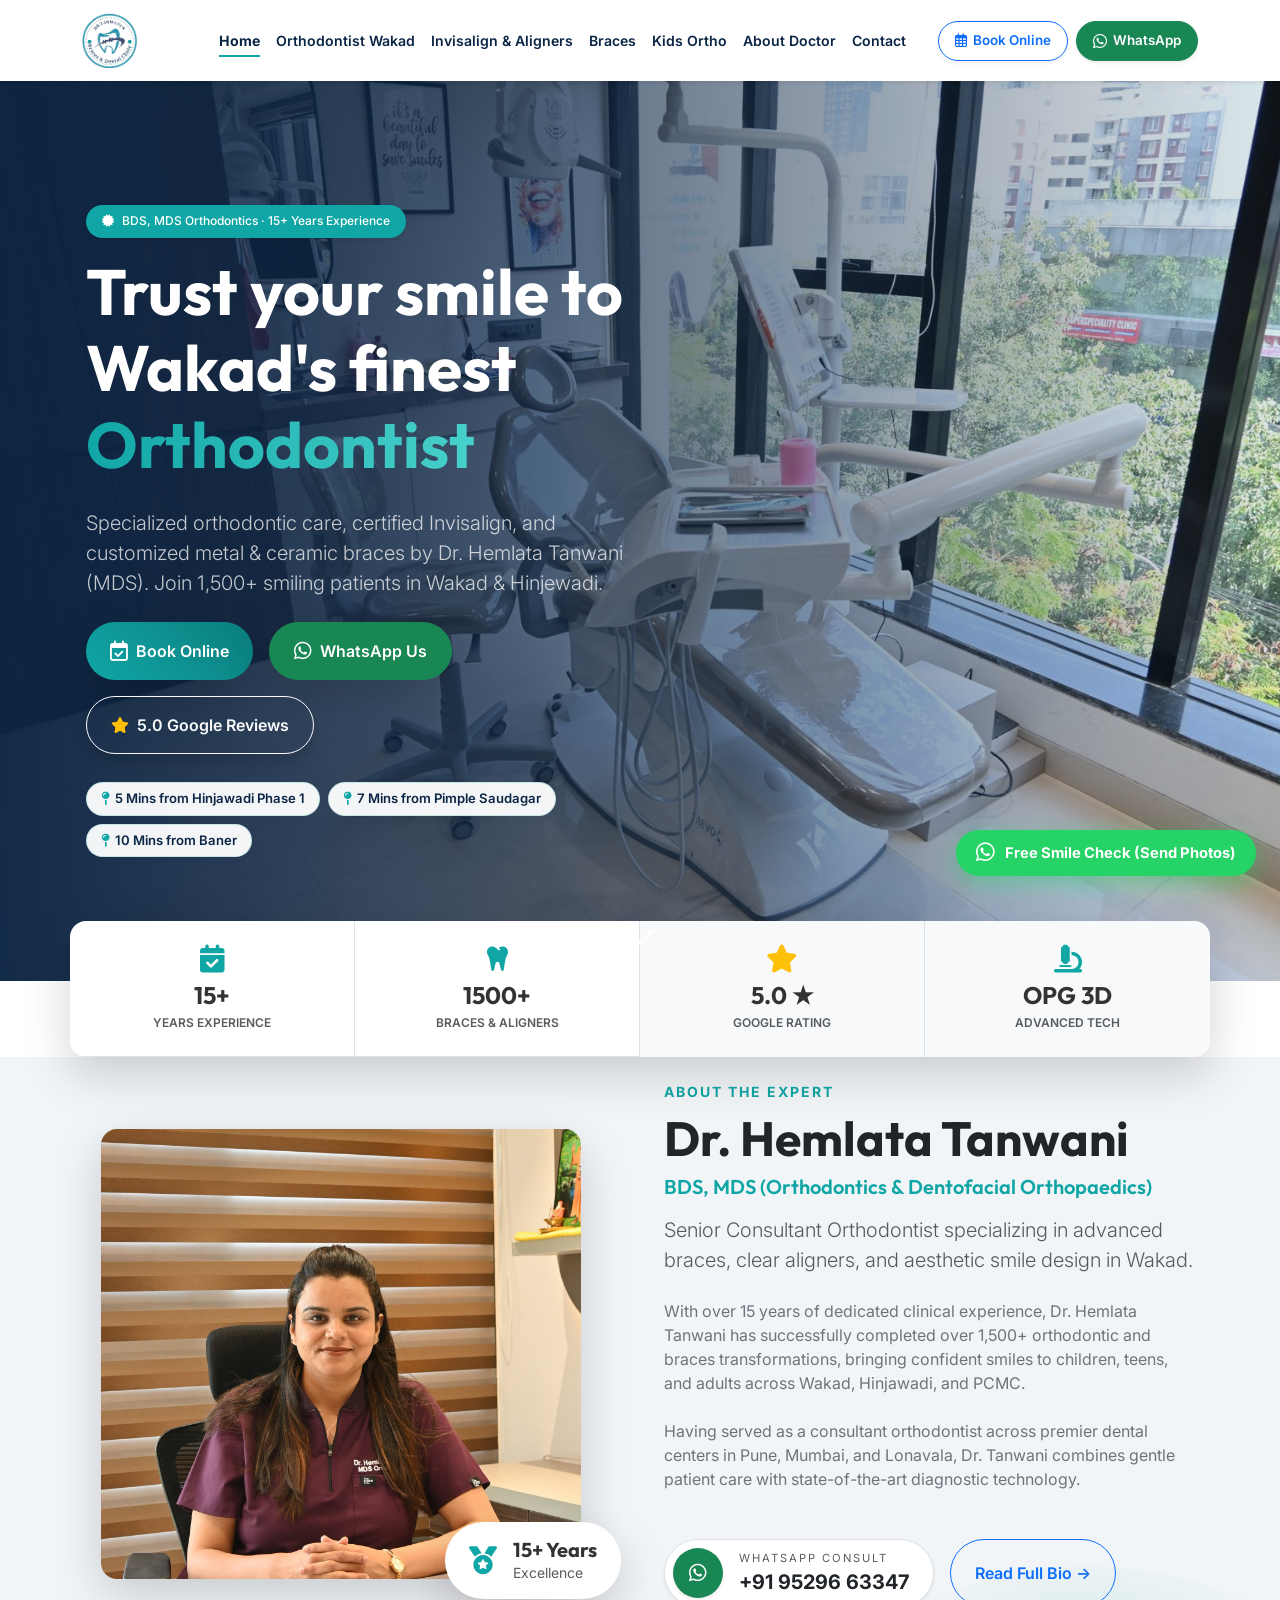
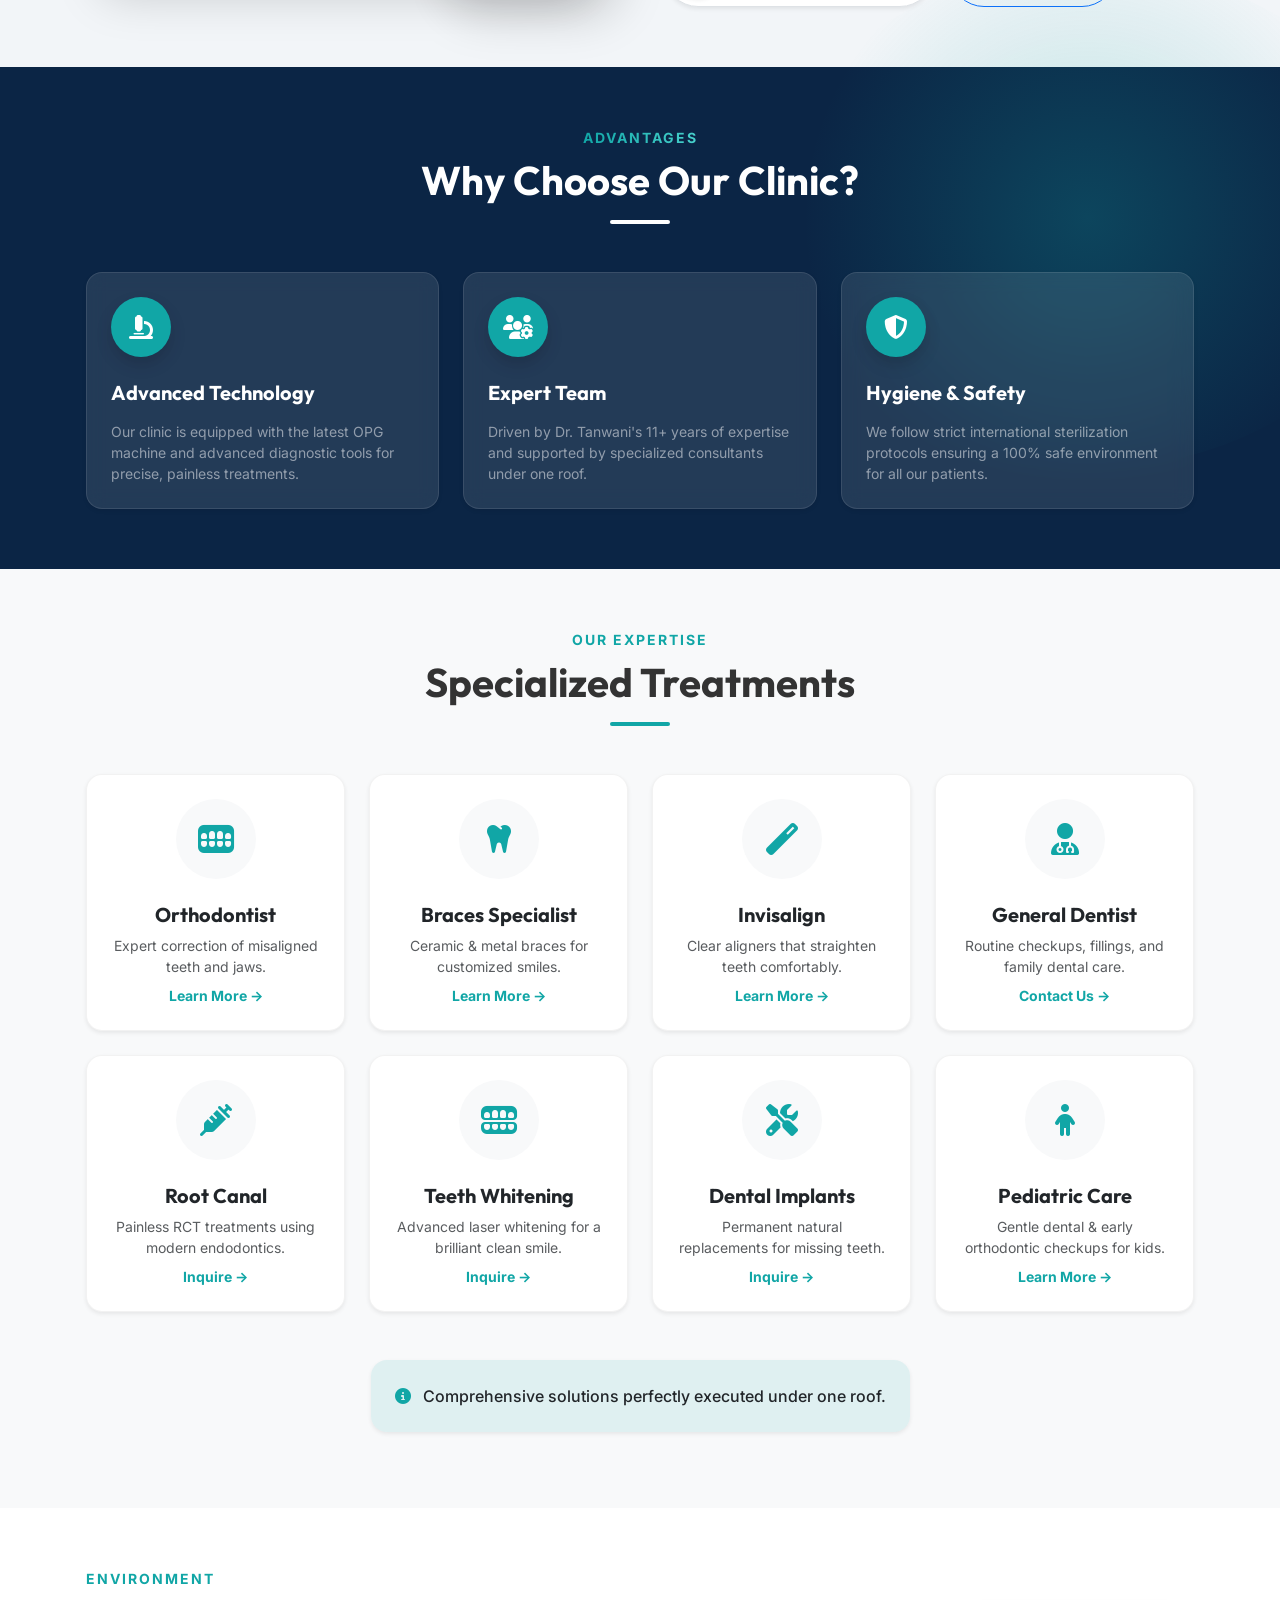
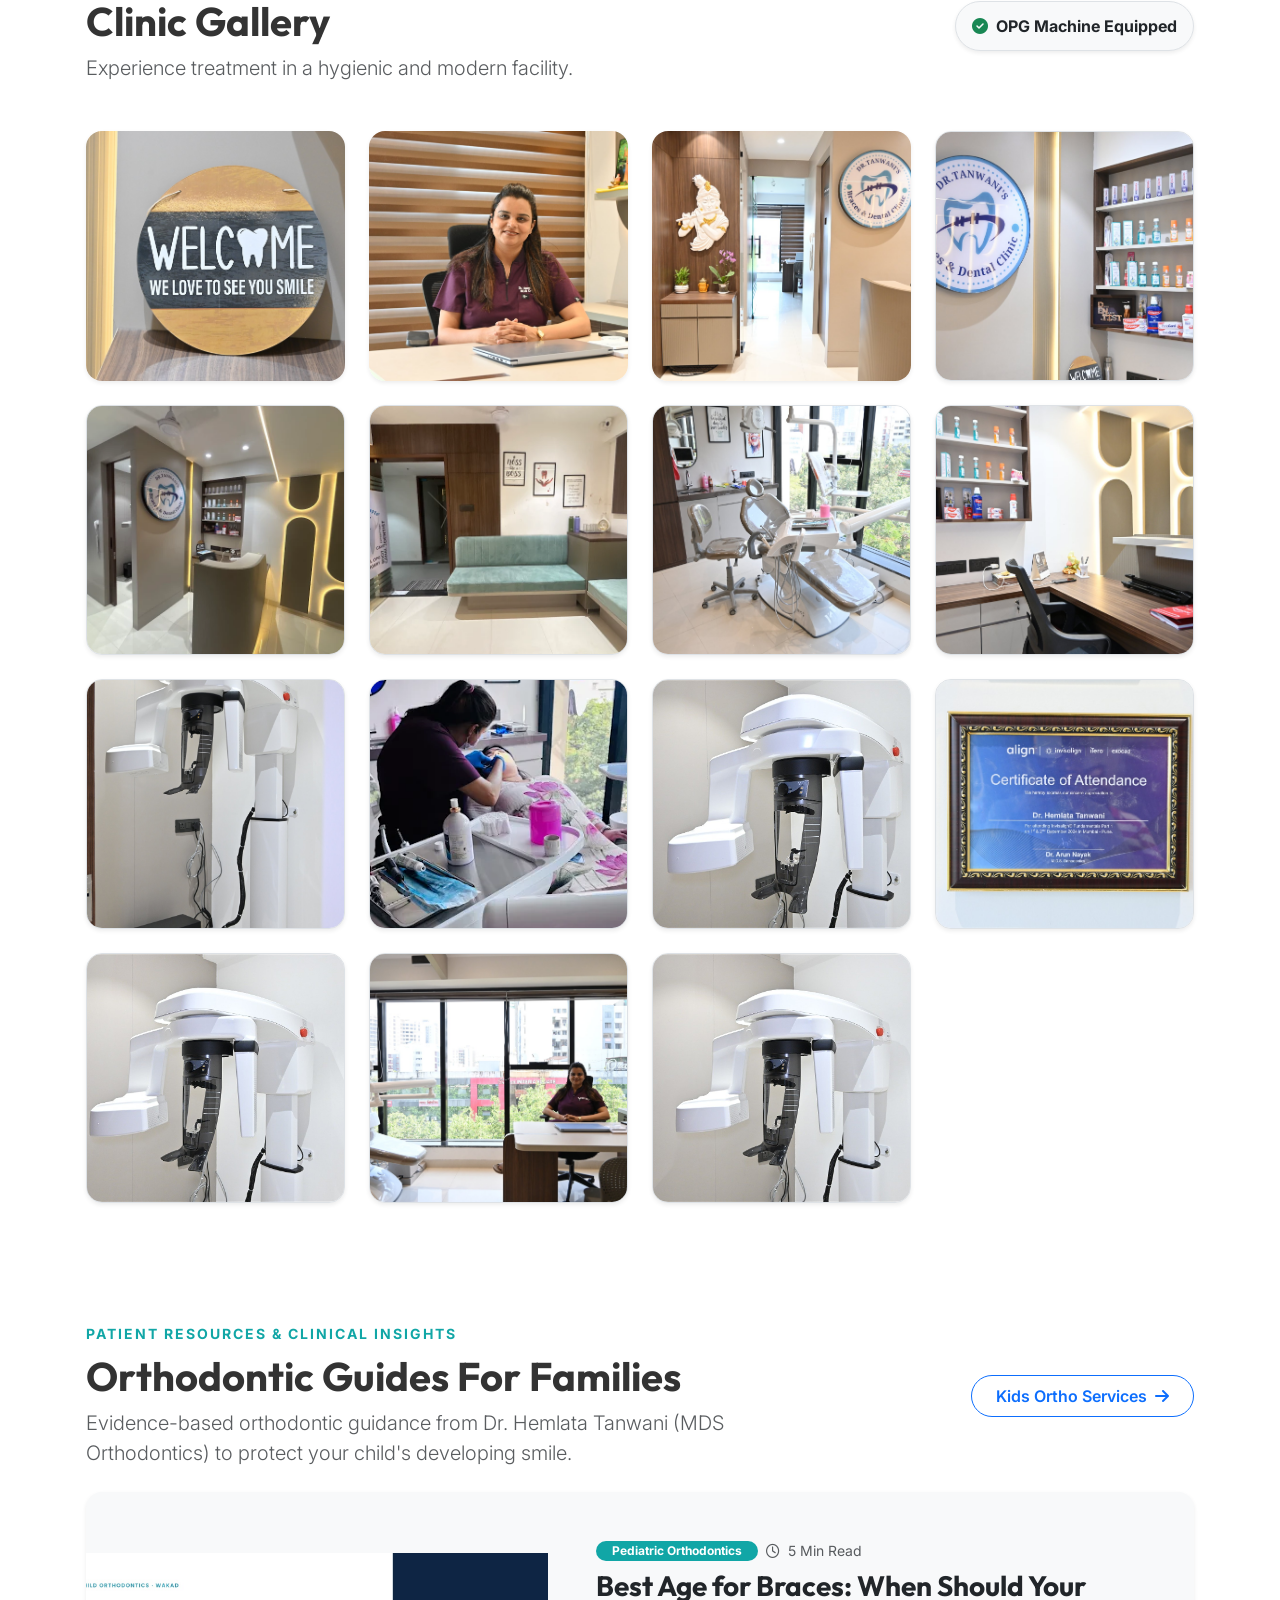
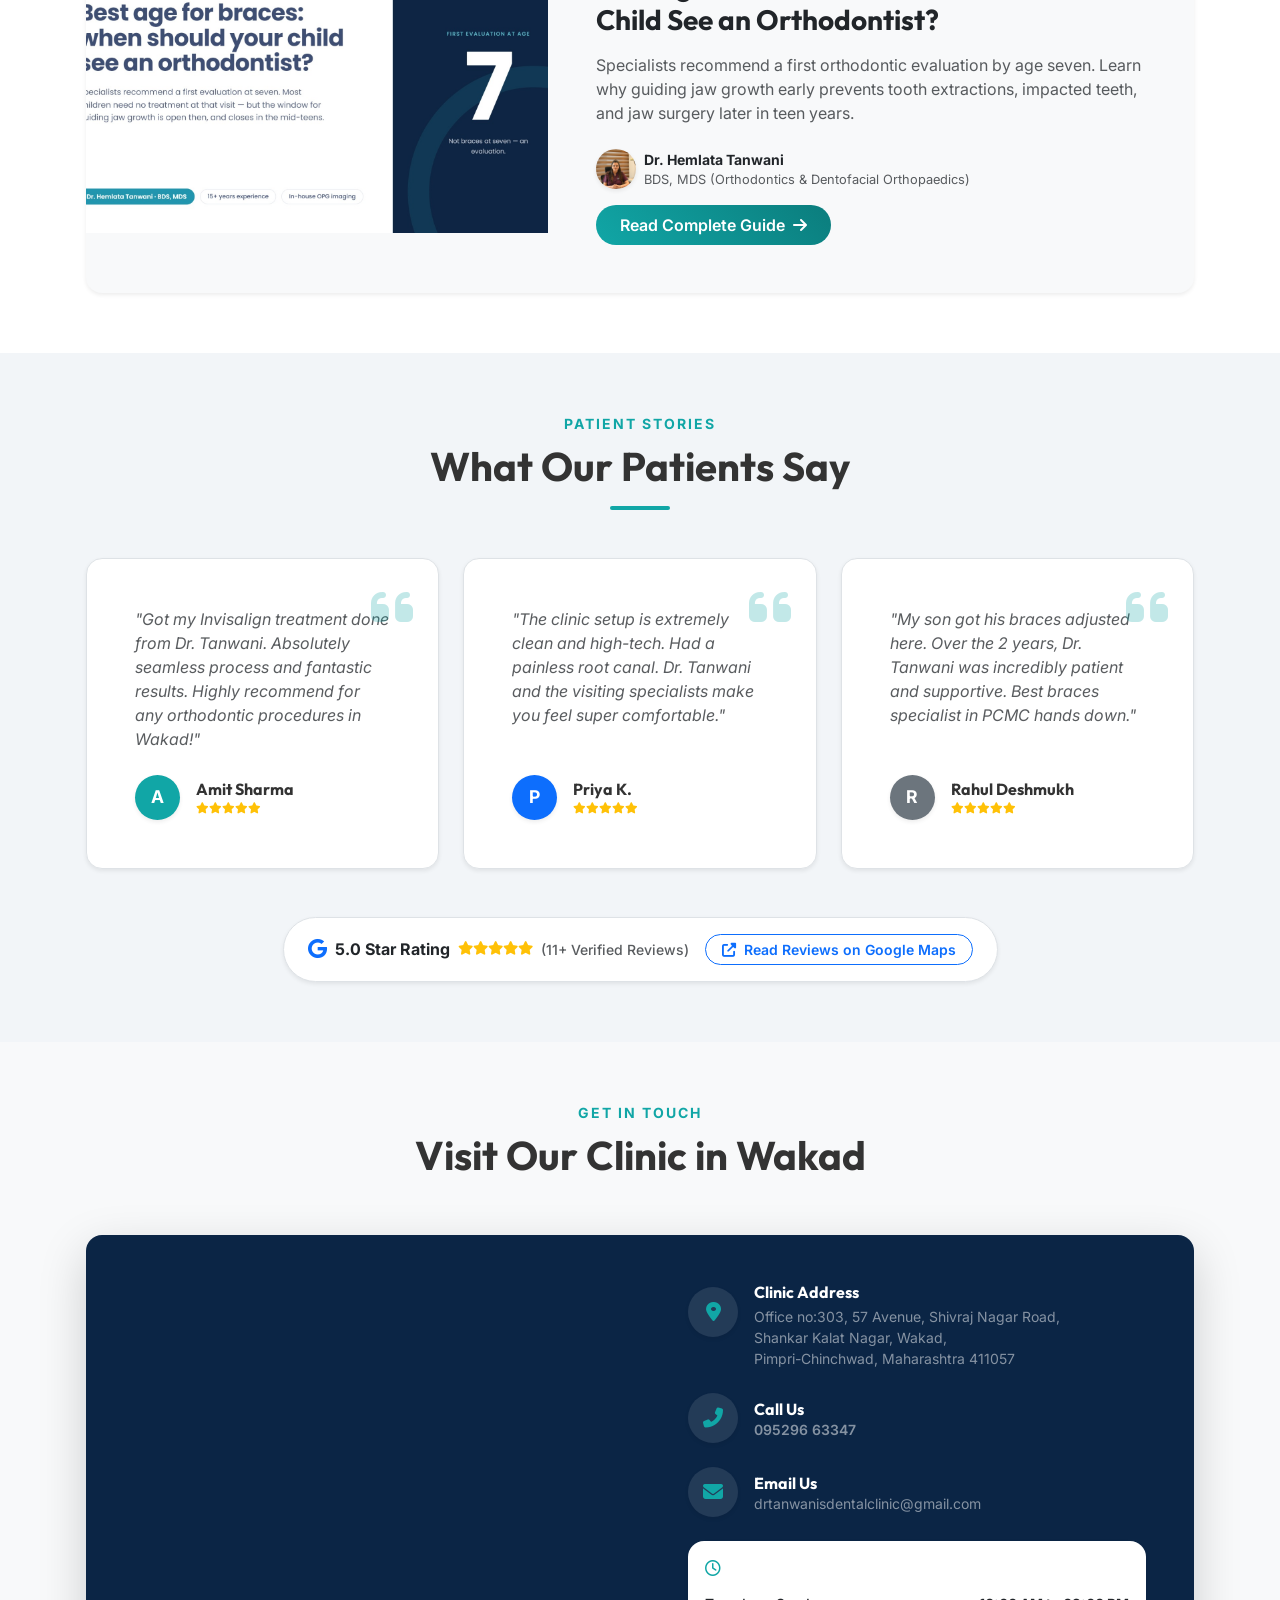
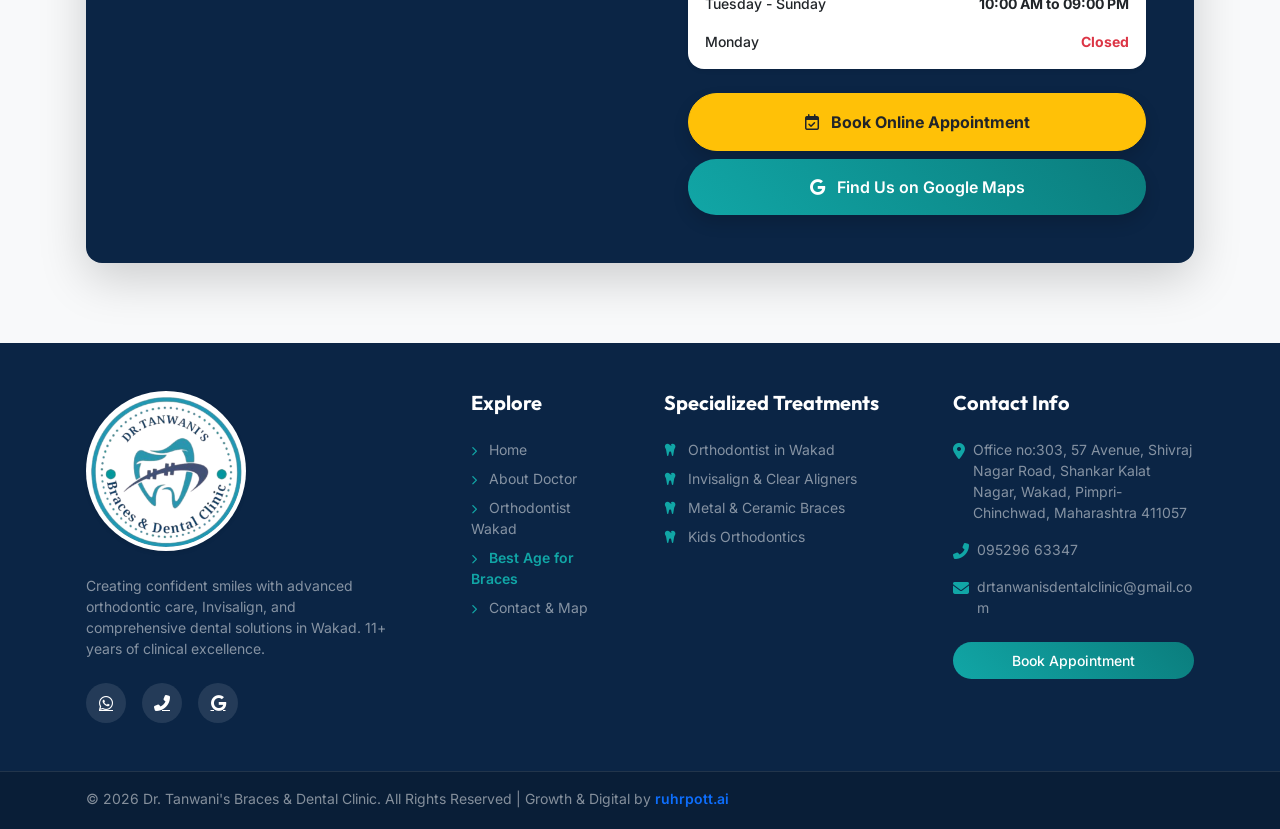
==== commit fda7899a: "feat: publish 'Best Age for Braces' blog post with cover image and cross-links" ====
--- a/index.html
+++ b/index.html
@@ -596,6 +596,64 @@
         </div>
     </section>
 
+    <!-- Patient Guide / Featured Article Section -->
+    <section id="guides" class="section-padding bg-white">
+        <div class="container px-4 px-lg-3">
+            <div class="row align-items-center mb-4 text-center text-md-start">
+                <div class="col-md-8" data-aos="fade-right">
+                    <span class="text-primary-accent fw-bold text-uppercase tracking-wide small">Patient Resources & Clinical Insights</span>
+                    <h2 class="display-6 display-md-5 fw-bold mt-2">Orthodontic Guides For Families</h2>
+                    <p class="lead text-muted mt-2 mb-0">Evidence-based orthodontic guidance from Dr. Hemlata Tanwani (MDS Orthodontics) to protect your child's developing smile.</p>
+                </div>
+                <div class="col-md-4 text-md-end mt-3 mt-md-0" data-aos="fade-left">
+                    <a href="kids-braces-wakad.html" class="btn btn-outline-primary rounded-pill px-4 py-2 fw-semibold">
+                        Kids Ortho Services <i class="fas fa-arrow-right ms-1"></i>
+                    </a>
+                </div>
+            </div>
+
+            <div class="row g-4 justify-content-center" data-aos="fade-up">
+                <div class="col-lg-12">
+                    <div class="card border-0 rounded-4 shadow-sm overflow-hidden bg-light">
+                        <div class="row g-0 align-items-center">
+                            <div class="col-md-5">
+                                <a href="best-age-for-braces.html">
+                                    <img src="images/best-age-for-braces-cover.jpg" alt="Best Age for Braces Guide - Dr. Tanwani Clinic Wakad" class="img-fluid w-100 h-100 object-fit-cover" style="min-height: 280px; max-height: 360px;">
+                                </a>
+                            </div>
+                            <div class="col-md-7 p-4 p-lg-5">
+                                <div class="d-flex flex-wrap align-items-center gap-2 mb-2">
+                                    <span class="badge bg-primary-accent text-white px-3 py-1 rounded-pill small fw-bold">Pediatric Orthodontics</span>
+                                    <span class="text-muted small"><i class="far fa-clock me-1"></i> 5 Min Read</span>
+                                </div>
+                                <h3 class="fw-bold text-dark mb-3">
+                                    <a href="best-age-for-braces.html" class="text-decoration-none text-dark hover-accent">
+                                        Best Age for Braces: When Should Your Child See an Orthodontist?
+                                    </a>
+                                </h3>
+                                <p class="text-muted mb-4">
+                                    Specialists recommend a first orthodontic evaluation by age seven. Learn why guiding jaw growth early prevents tooth extractions, impacted teeth, and jaw surgery later in teen years.
+                                </p>
+                                <div class="d-flex align-items-center justify-content-between flex-wrap gap-3">
+                                    <div class="d-flex align-items-center gap-2">
+                                        <img src="images/aboutdrimage.JPG" alt="Dr. Hemlata Tanwani" class="rounded-circle shadow-sm" style="width: 40px; height: 40px; object-fit: cover;">
+                                        <div class="small">
+                                            <span class="fw-bold text-dark d-block">Dr. Hemlata Tanwani</span>
+                                            <span class="text-muted" style="font-size: 0.8rem;">BDS, MDS (Orthodontics & Dentofacial Orthopaedics)</span>
+                                        </div>
+                                    </div>
+                                    <a href="best-age-for-braces.html" class="btn btn-primary-gradient rounded-pill px-4 py-2 fw-semibold">
+                                        Read Complete Guide <i class="fas fa-arrow-right ms-1"></i>
+                                    </a>
+                                </div>
+                            </div>
+                        </div>
+                    </div>
+                </div>
+            </div>
+        </div>
+    </section>
+
     <!-- Testimonials Section -->
     <section id="testimonials" class="section-padding bg-light-gray">
         <div class="container px-4 px-lg-3">
@@ -821,6 +879,7 @@
                         <li class="mb-2"><a href="index.html" class="text-white-50 text-decoration-none hover-white d-inline-block"><i class="fas fa-chevron-right text-primary-accent me-2" style="font-size:0.6rem;"></i> Home</a></li>
                         <li class="mb-2"><a href="about-dr-hemlata-tanwani.html" class="text-white-50 text-decoration-none hover-white d-inline-block"><i class="fas fa-chevron-right text-primary-accent me-2" style="font-size:0.6rem;"></i> About Doctor</a></li>
                         <li class="mb-2"><a href="orthodontist-wakad.html" class="text-white-50 text-decoration-none hover-white d-inline-block"><i class="fas fa-chevron-right text-primary-accent me-2" style="font-size:0.6rem;"></i> Orthodontist Wakad</a></li>
+                        <li class="mb-2"><a href="best-age-for-braces.html" class="text-primary-accent text-decoration-none fw-semibold d-inline-block"><i class="fas fa-chevron-right text-primary-accent me-2" style="font-size:0.6rem;"></i> Best Age for Braces</a></li>
                         <li class="mb-2"><a href="contact.html" class="text-white-50 text-decoration-none hover-white d-inline-block"><i class="fas fa-chevron-right text-primary-accent me-2" style="font-size:0.6rem;"></i> Contact & Map</a></li>
                     </ul>
                 </div>
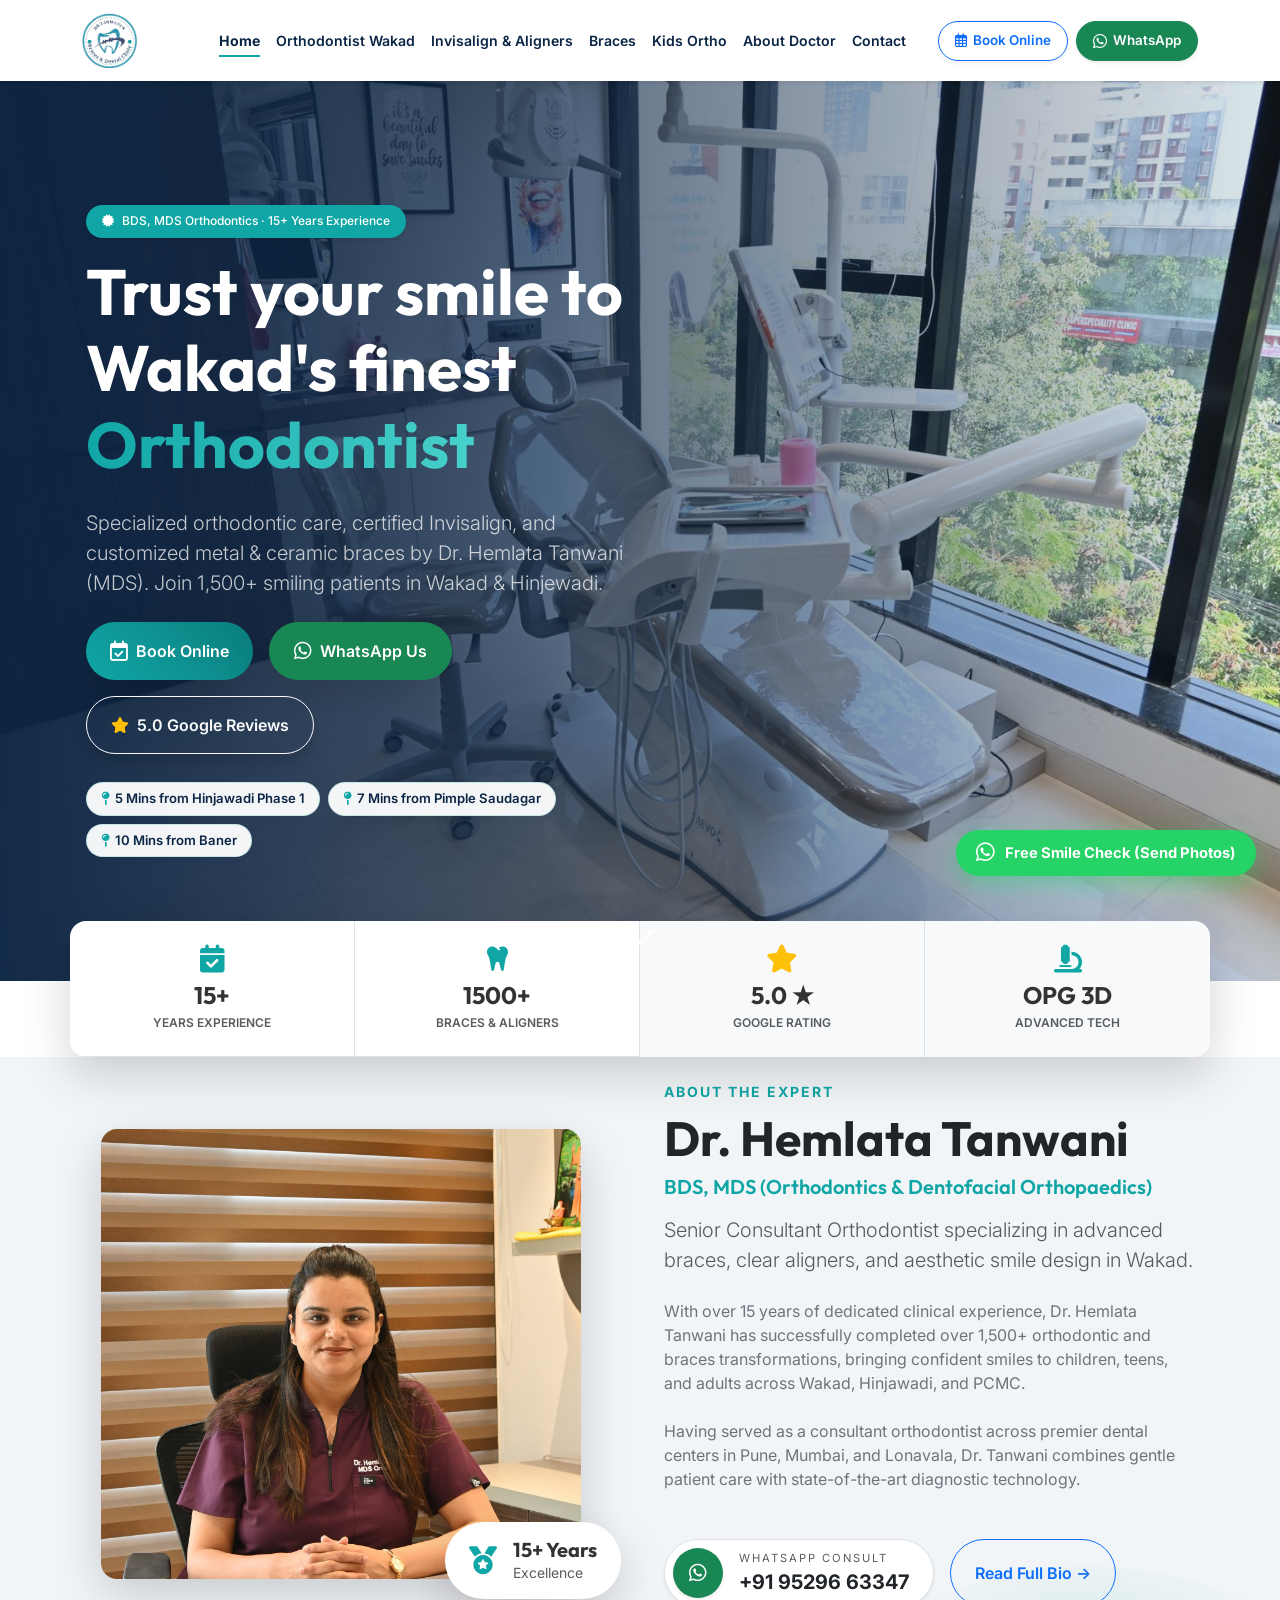
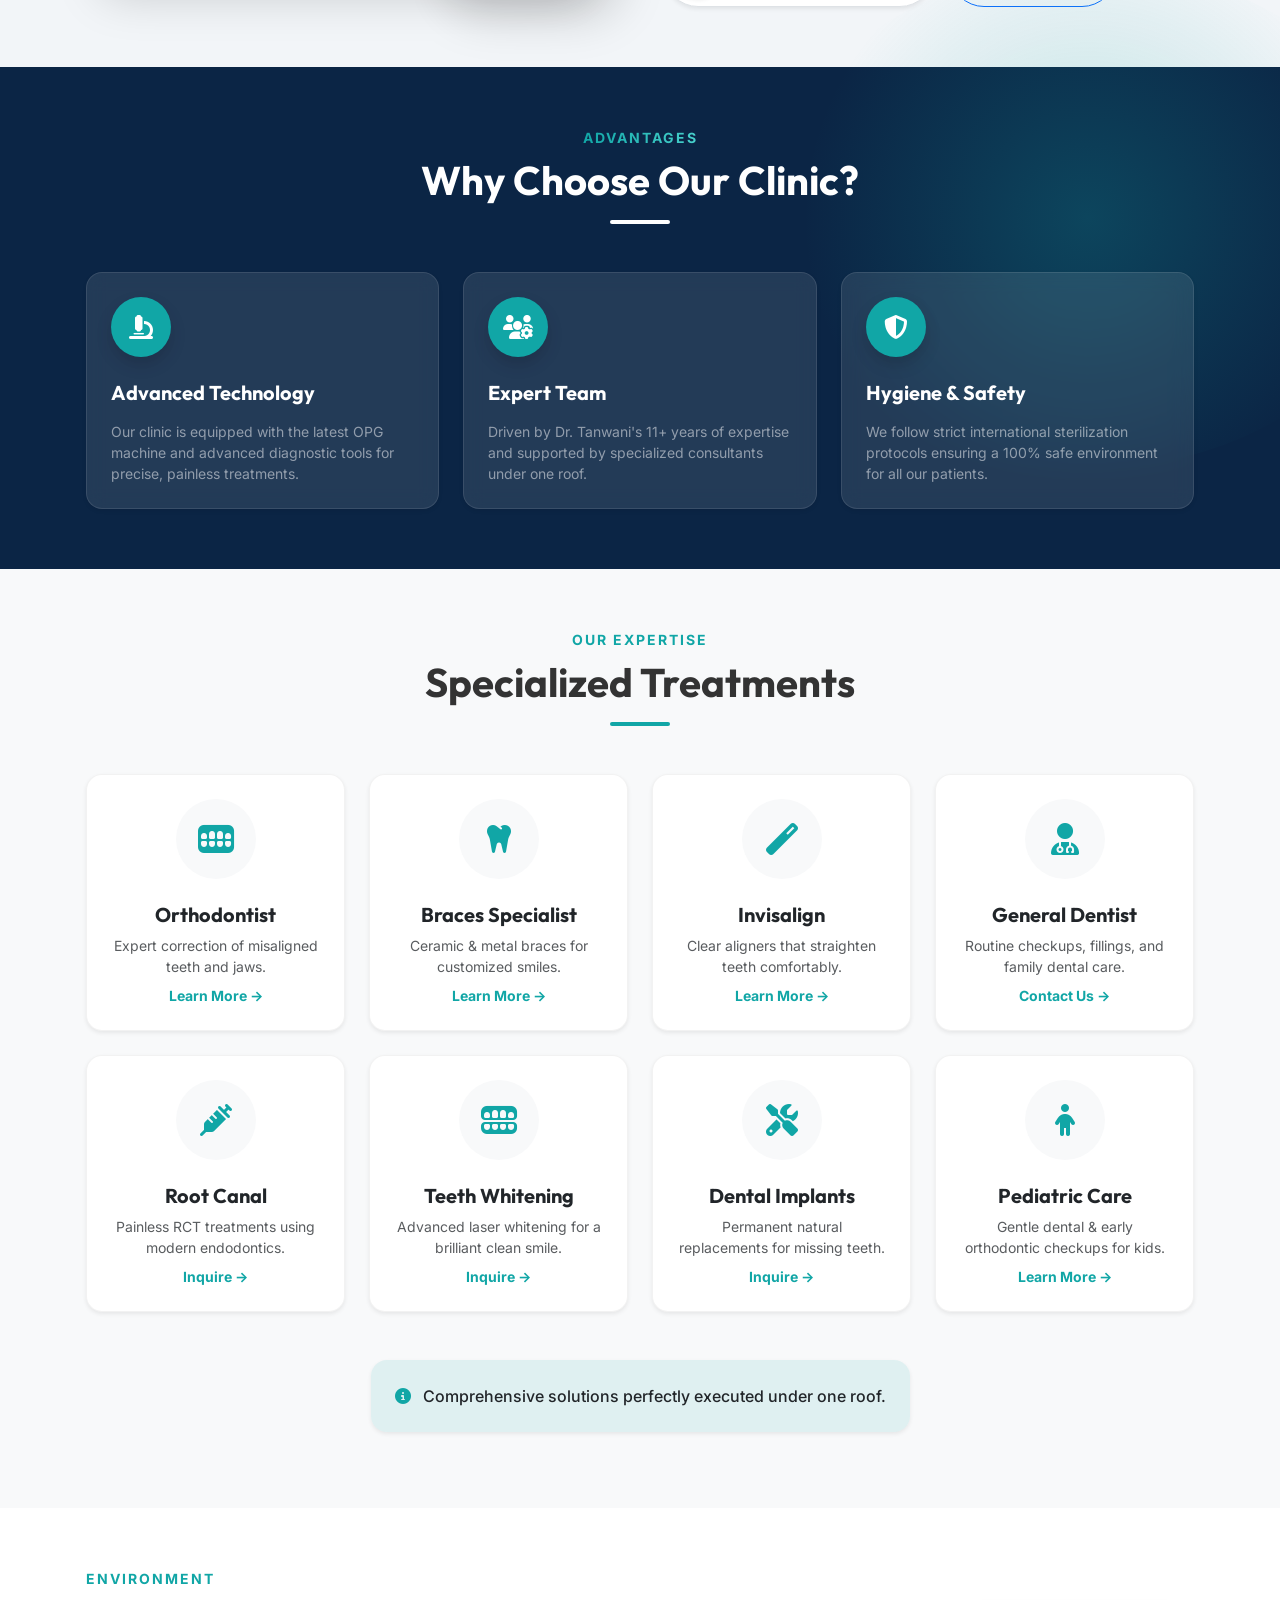
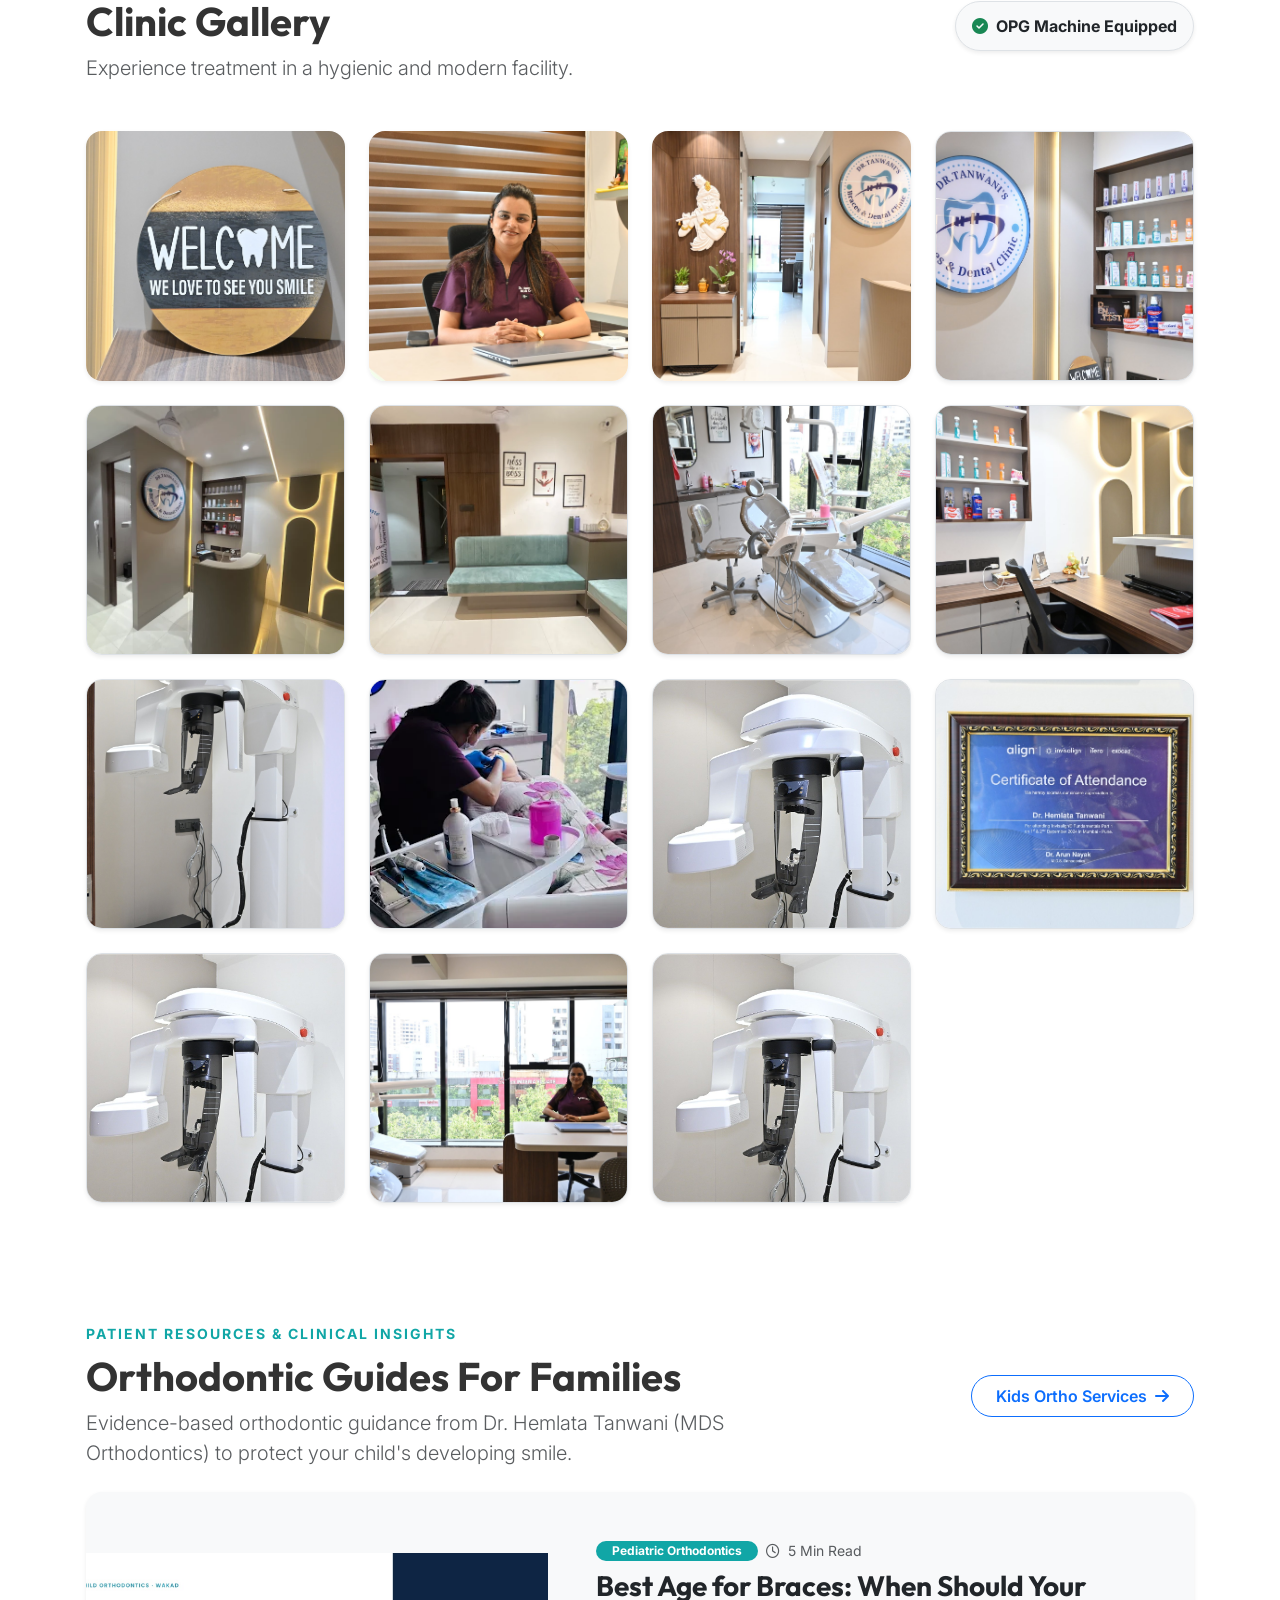
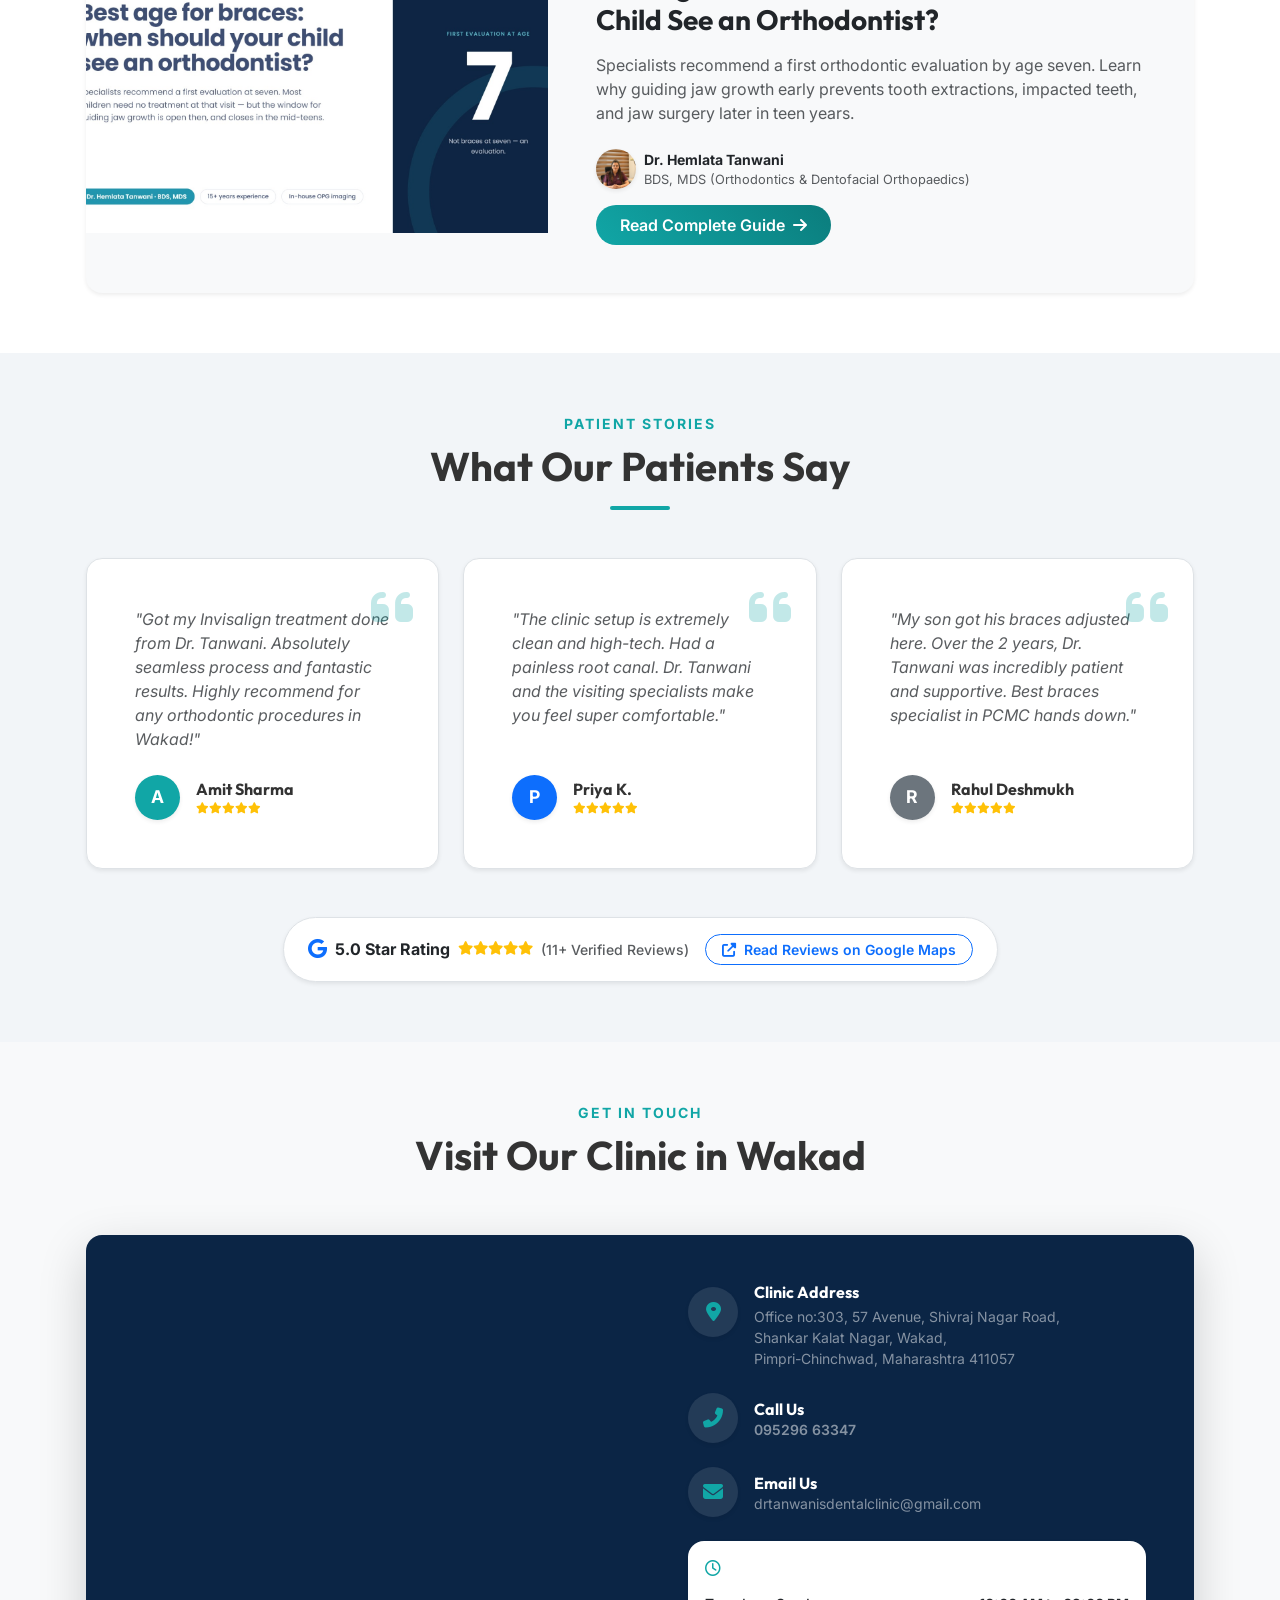
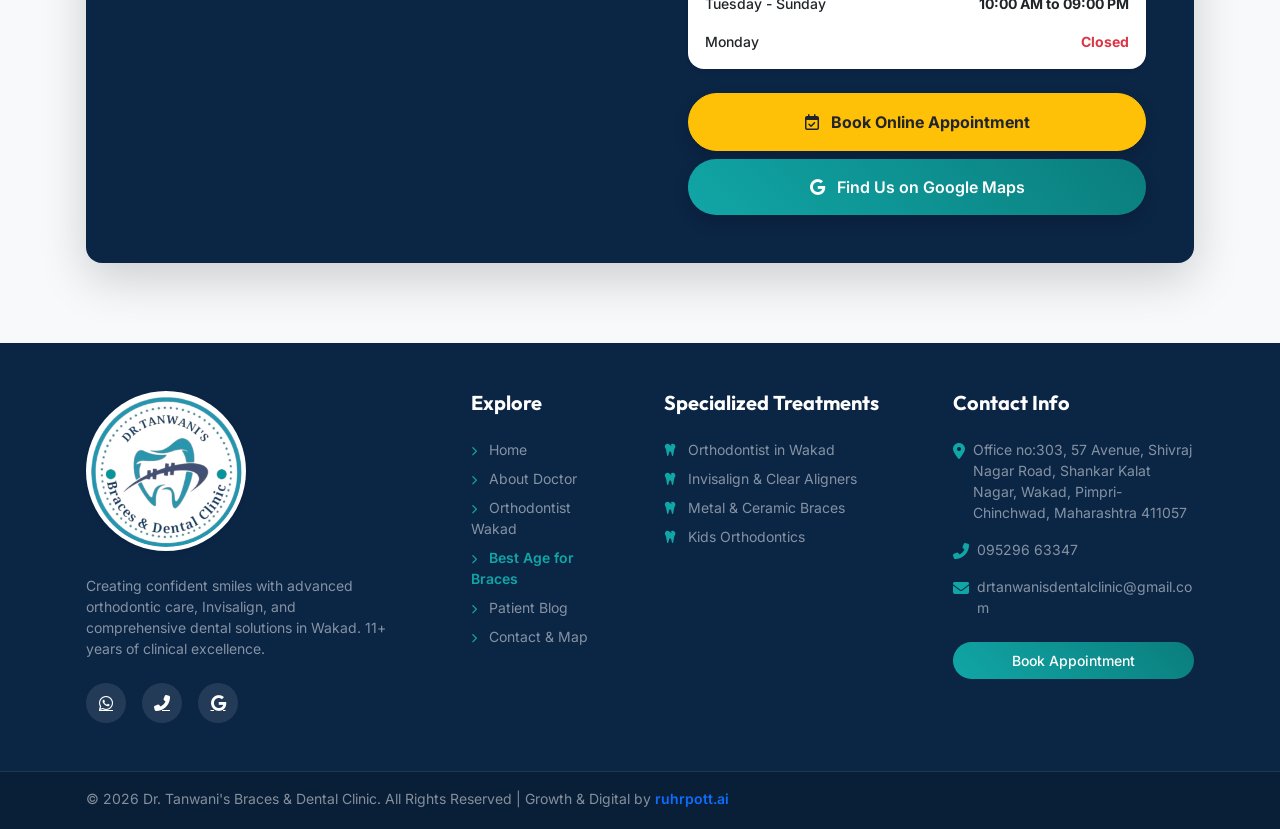
==== commit 55dbfeb3: "feat: migrate blog under /blog/ directory with dedicated blog hub and backward-compatible redirects" ====
--- a/index.html
+++ b/index.html
@@ -617,7 +617,7 @@
                     <div class="card border-0 rounded-4 shadow-sm overflow-hidden bg-light">
                         <div class="row g-0 align-items-center">
                             <div class="col-md-5">
-                                <a href="best-age-for-braces.html">
+                                <a href="blog/best-age-for-braces-kids-wakad.html">
                                     <img src="images/best-age-for-braces-cover.jpg" alt="Best Age for Braces Guide - Dr. Tanwani Clinic Wakad" class="img-fluid w-100 h-100 object-fit-cover" style="min-height: 280px; max-height: 360px;">
                                 </a>
                             </div>
@@ -627,7 +627,7 @@
                                     <span class="text-muted small"><i class="far fa-clock me-1"></i> 5 Min Read</span>
                                 </div>
                                 <h3 class="fw-bold text-dark mb-3">
-                                    <a href="best-age-for-braces.html" class="text-decoration-none text-dark hover-accent">
+                                    <a href="blog/best-age-for-braces-kids-wakad.html" class="text-decoration-none text-dark hover-accent">
                                         Best Age for Braces: When Should Your Child See an Orthodontist?
                                     </a>
                                 </h3>
@@ -642,7 +642,7 @@
                                             <span class="text-muted" style="font-size: 0.8rem;">BDS, MDS (Orthodontics & Dentofacial Orthopaedics)</span>
                                         </div>
                                     </div>
-                                    <a href="best-age-for-braces.html" class="btn btn-primary-gradient rounded-pill px-4 py-2 fw-semibold">
+                                    <a href="blog/best-age-for-braces-kids-wakad.html" class="btn btn-primary-gradient rounded-pill px-4 py-2 fw-semibold">
                                         Read Complete Guide <i class="fas fa-arrow-right ms-1"></i>
                                     </a>
                                 </div>
@@ -879,7 +879,8 @@
                         <li class="mb-2"><a href="index.html" class="text-white-50 text-decoration-none hover-white d-inline-block"><i class="fas fa-chevron-right text-primary-accent me-2" style="font-size:0.6rem;"></i> Home</a></li>
                         <li class="mb-2"><a href="about-dr-hemlata-tanwani.html" class="text-white-50 text-decoration-none hover-white d-inline-block"><i class="fas fa-chevron-right text-primary-accent me-2" style="font-size:0.6rem;"></i> About Doctor</a></li>
                         <li class="mb-2"><a href="orthodontist-wakad.html" class="text-white-50 text-decoration-none hover-white d-inline-block"><i class="fas fa-chevron-right text-primary-accent me-2" style="font-size:0.6rem;"></i> Orthodontist Wakad</a></li>
-                        <li class="mb-2"><a href="best-age-for-braces.html" class="text-primary-accent text-decoration-none fw-semibold d-inline-block"><i class="fas fa-chevron-right text-primary-accent me-2" style="font-size:0.6rem;"></i> Best Age for Braces</a></li>
+                        <li class="mb-2"><a href="blog/best-age-for-braces-kids-wakad.html" class="text-primary-accent text-decoration-none fw-semibold d-inline-block"><i class="fas fa-chevron-right text-primary-accent me-2" style="font-size:0.6rem;"></i> Best Age for Braces</a></li>
+                        <li class="mb-2"><a href="blog/" class="text-white-50 text-decoration-none hover-white d-inline-block"><i class="fas fa-chevron-right text-primary-accent me-2" style="font-size:0.6rem;"></i> Patient Blog</a></li>
                         <li class="mb-2"><a href="contact.html" class="text-white-50 text-decoration-none hover-white d-inline-block"><i class="fas fa-chevron-right text-primary-accent me-2" style="font-size:0.6rem;"></i> Contact & Map</a></li>
                     </ul>
                 </div>
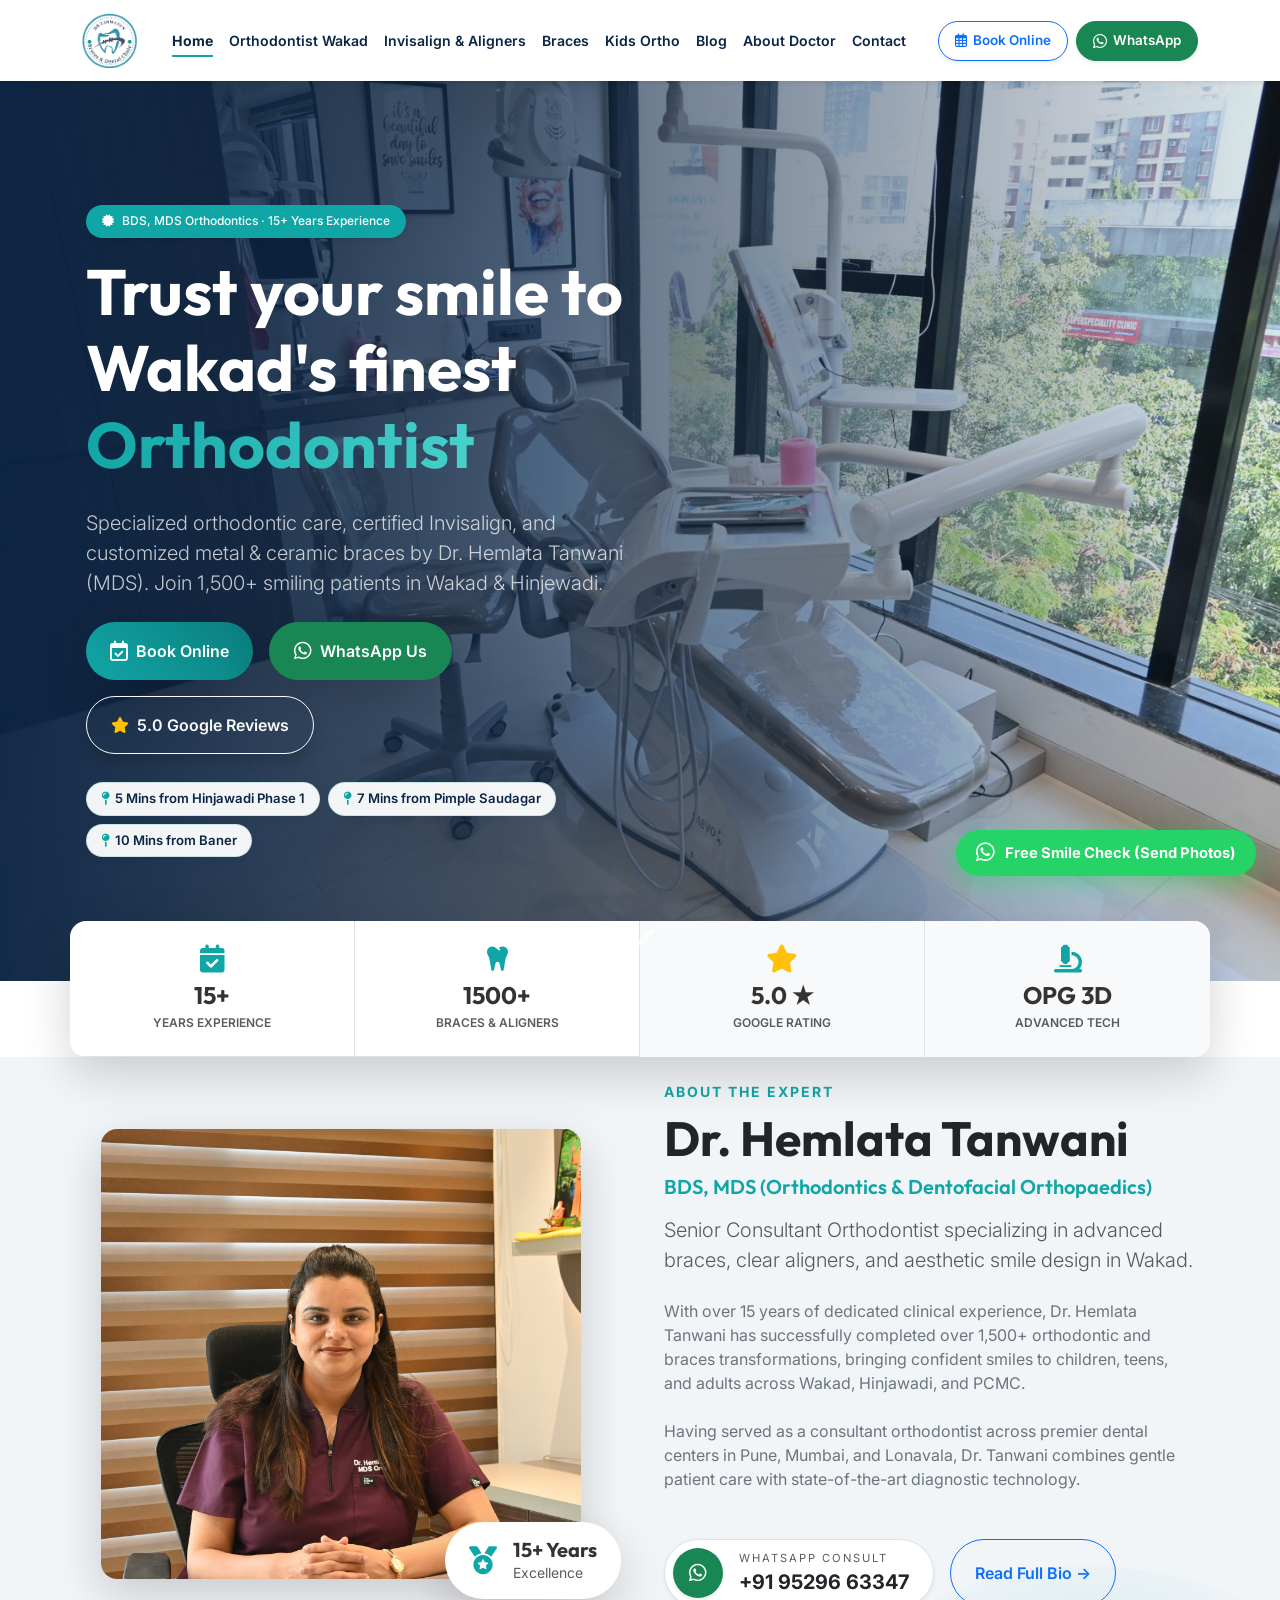
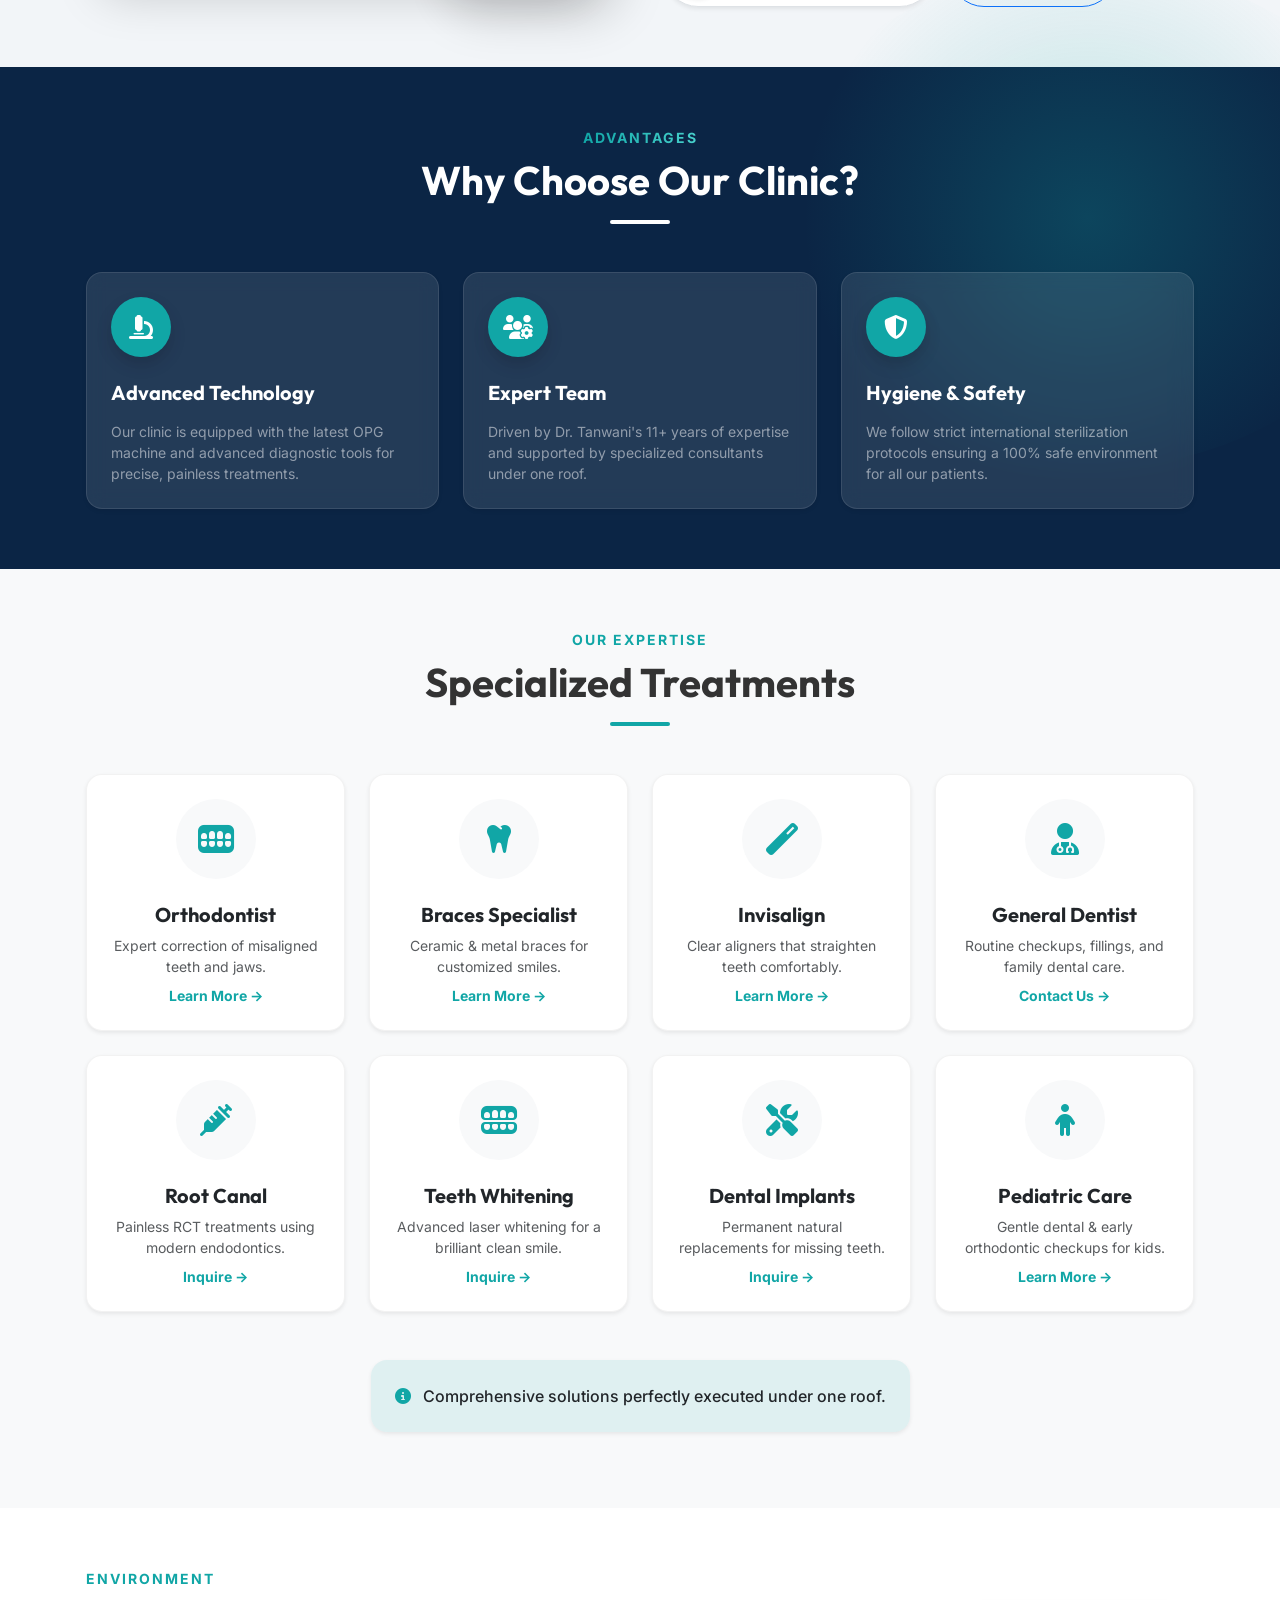
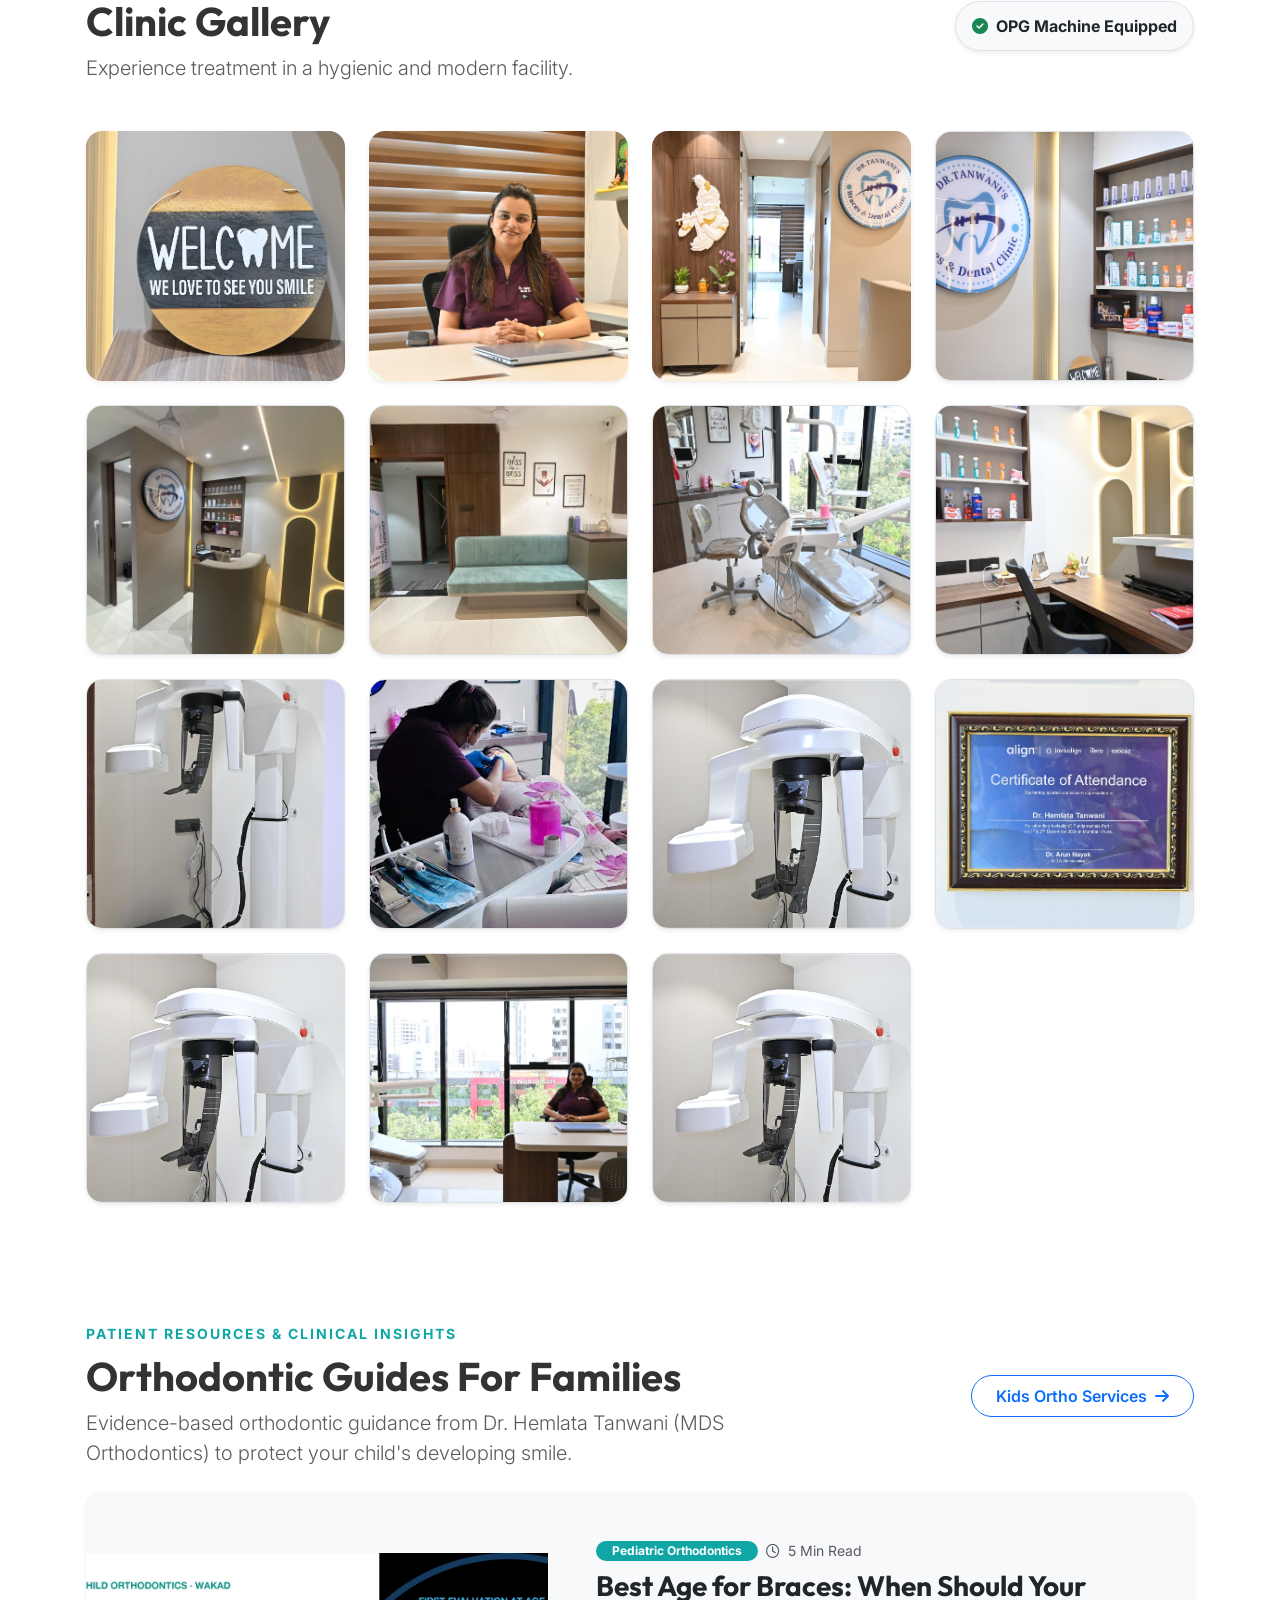
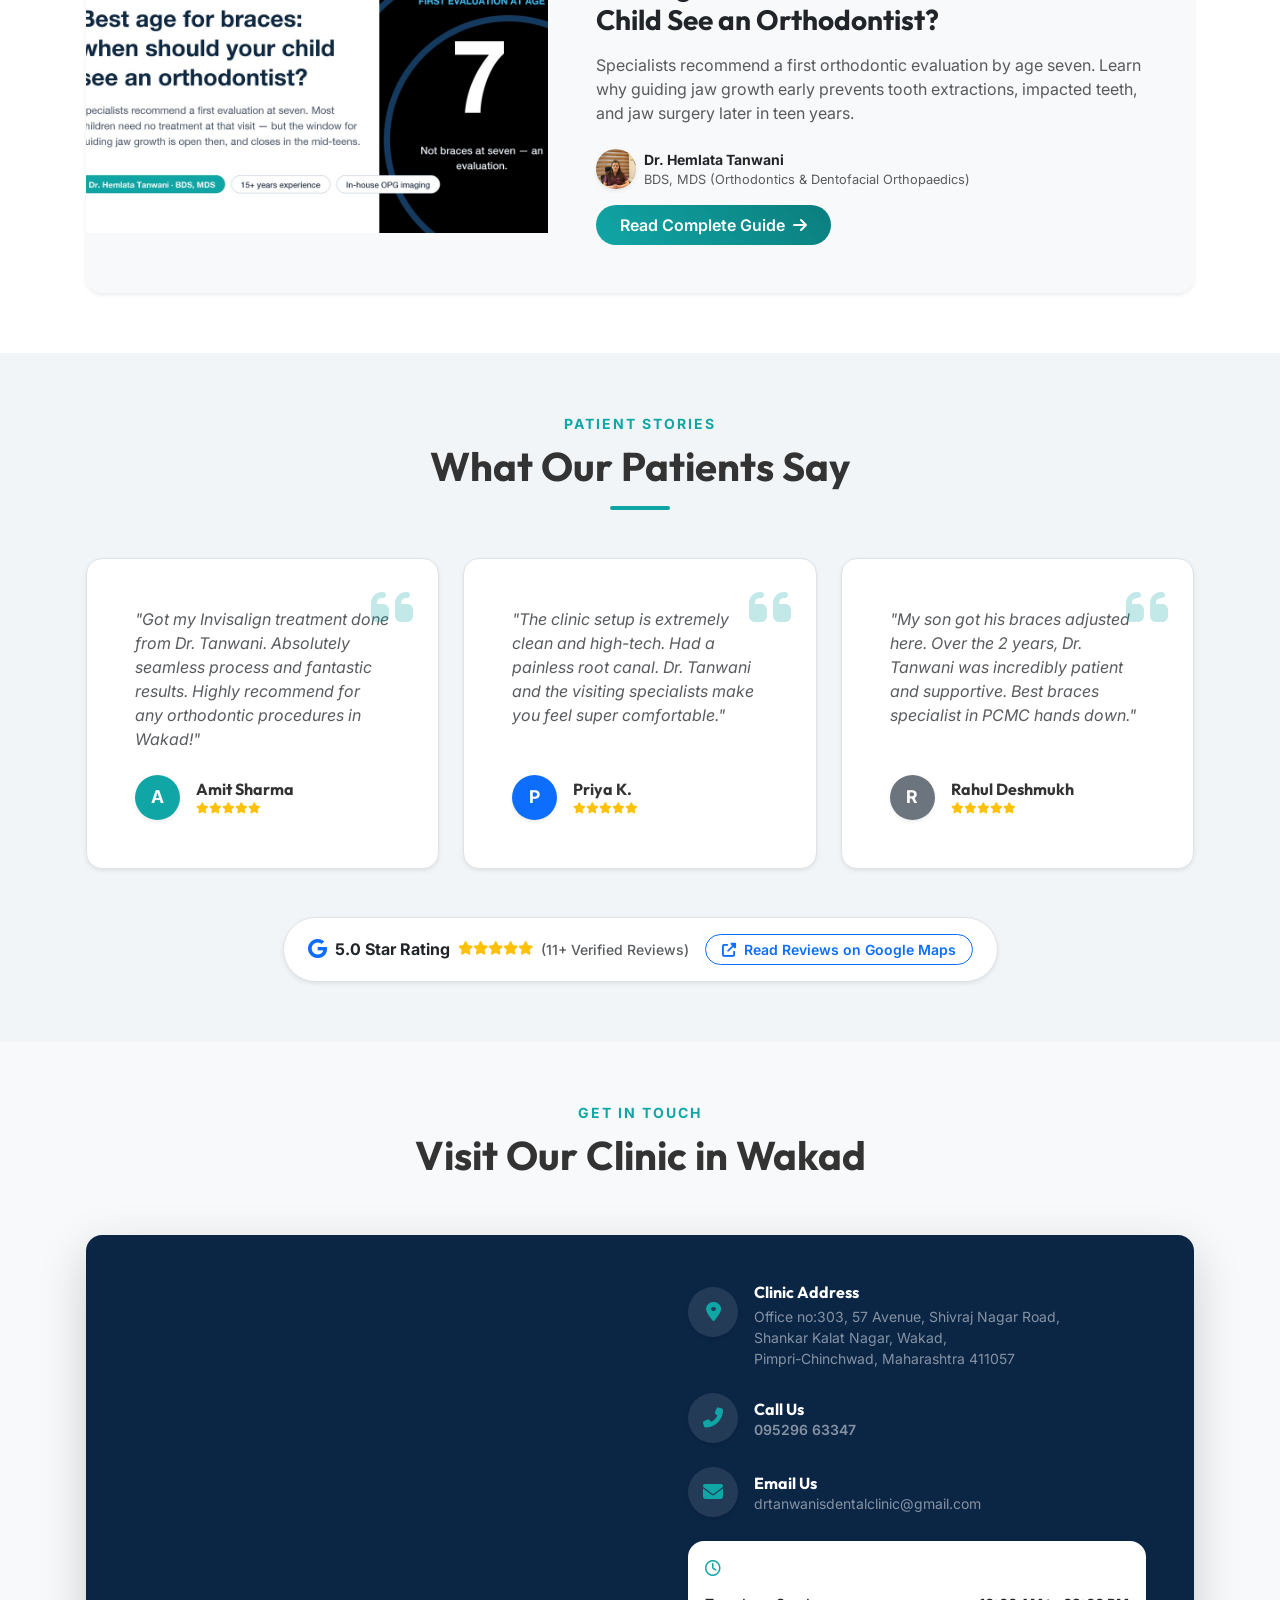
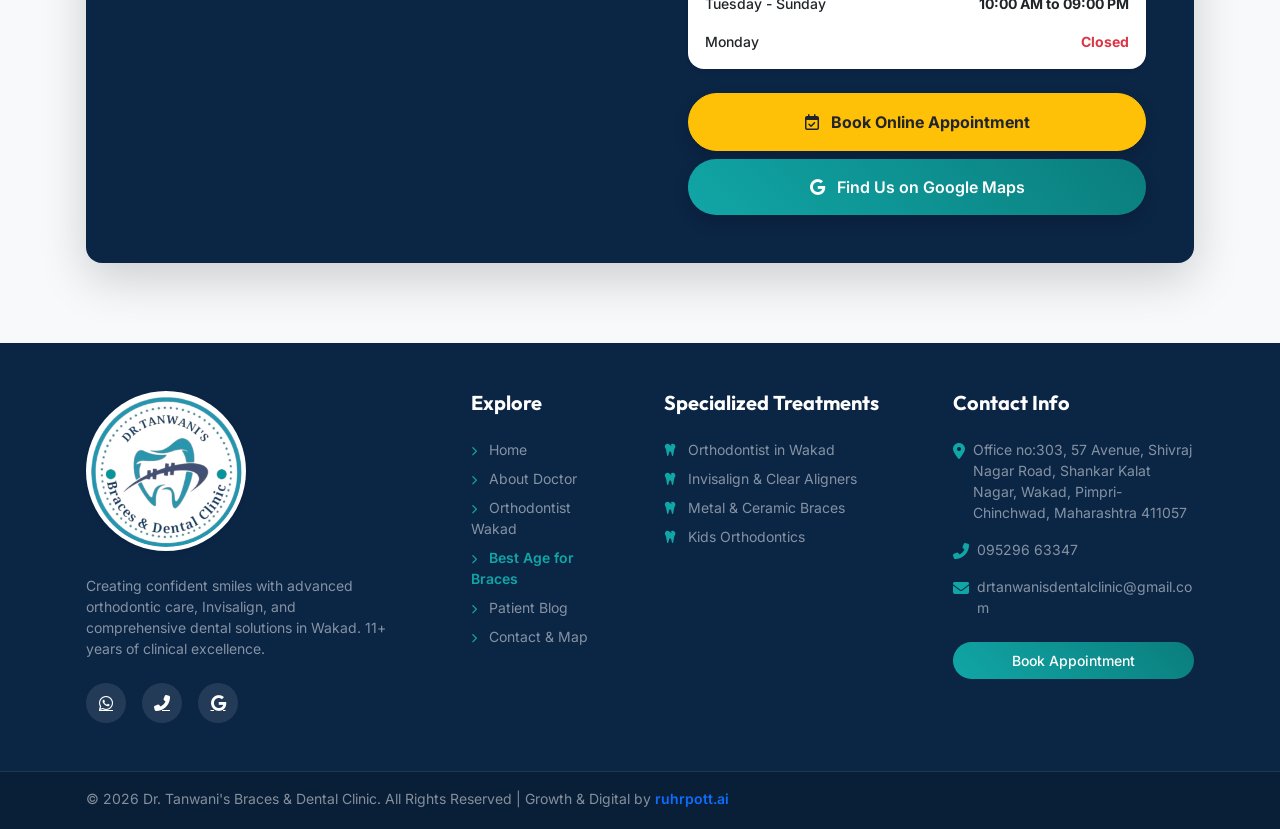
==== commit 35abeb8c: "feat: add Blog to main navigation across all pages and remake ultra-crisp high-res cover image with " ====
--- a/index.html
+++ b/index.html
@@ -100,6 +100,7 @@
                     <li class="nav-item"><a class="nav-link fw-semibold" href="invisalign-wakad.html">Invisalign & Aligners</a></li>
                     <li class="nav-item"><a class="nav-link fw-semibold" href="braces-wakad.html">Braces</a></li>
                     <li class="nav-item"><a class="nav-link fw-semibold" href="kids-braces-wakad.html">Kids Ortho</a></li>
+                    <li class="nav-item"><a class="nav-link fw-semibold" href="blog/">Blog</a></li>
                     <li class="nav-item"><a class="nav-link fw-semibold" href="about-dr-hemlata-tanwani.html">About Doctor</a></li>
                     <li class="nav-item"><a class="nav-link fw-semibold" href="contact.html">Contact</a></li>
                 </ul>
